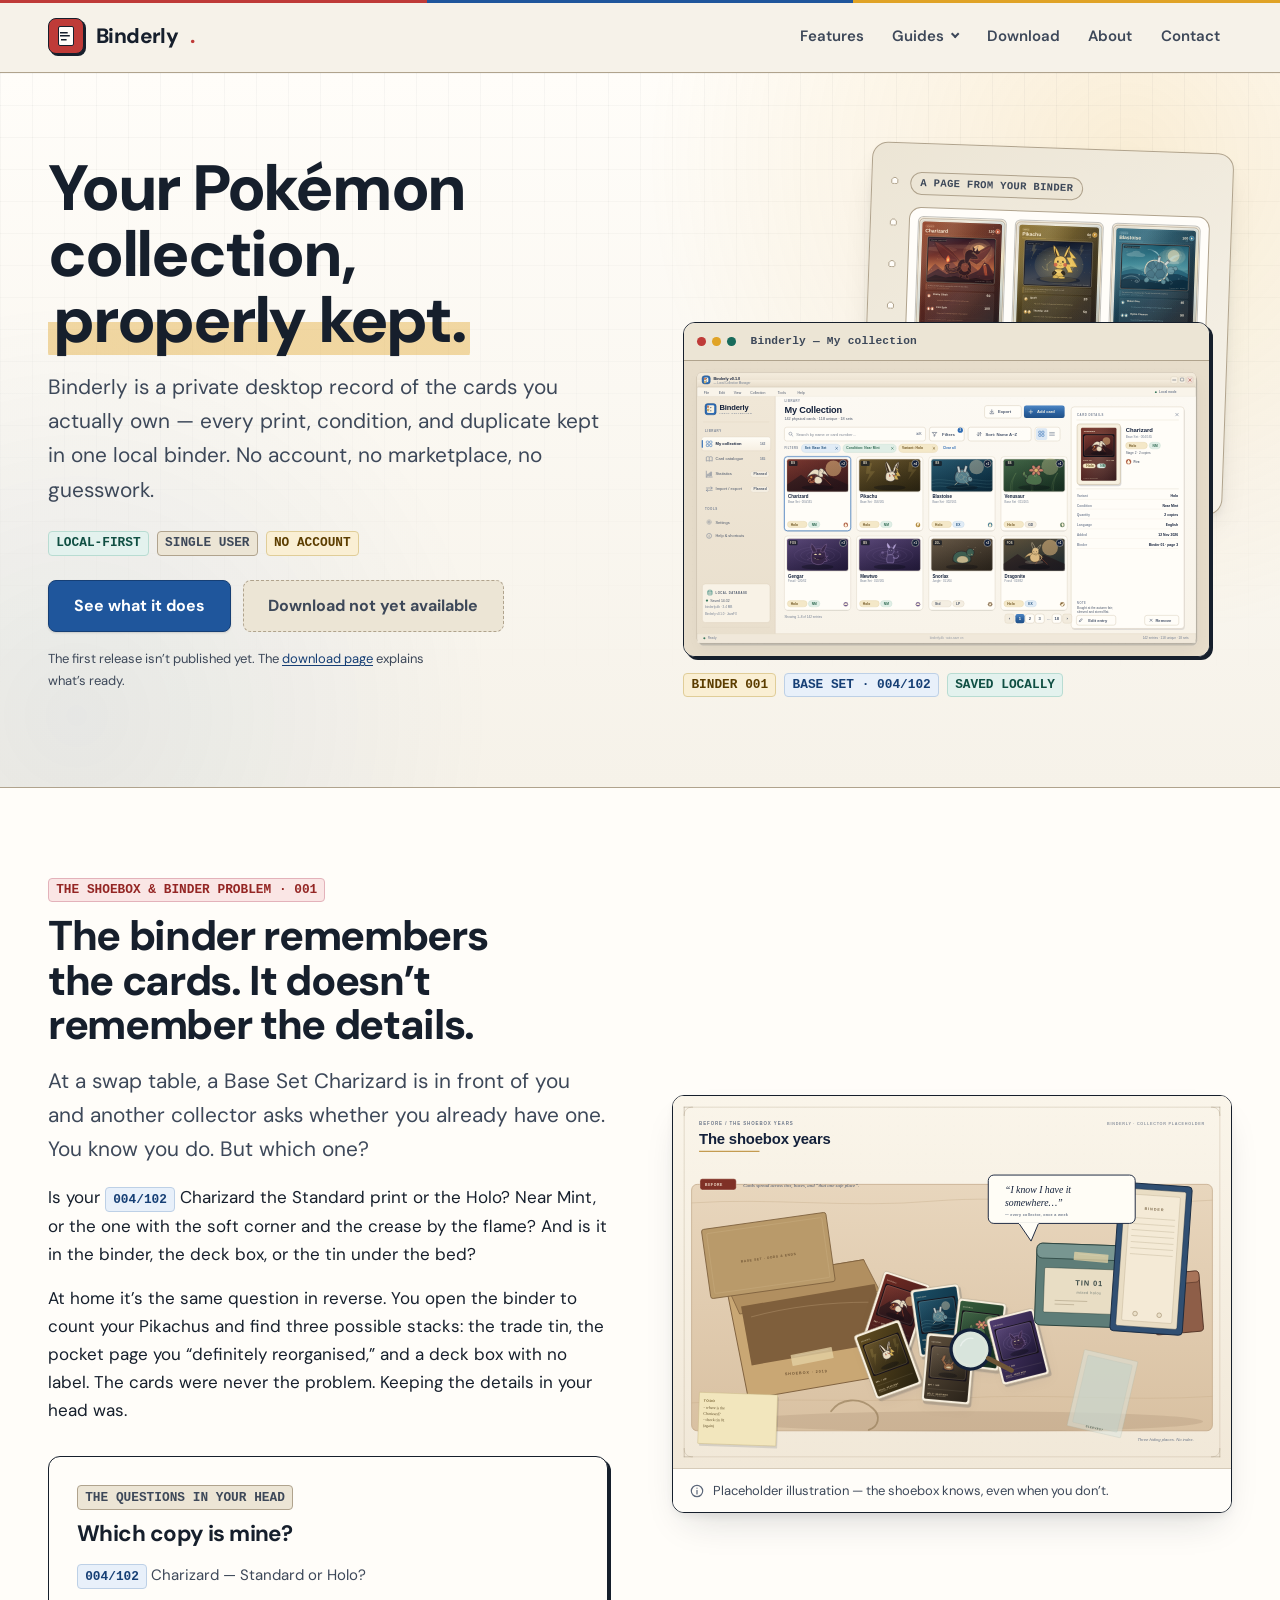
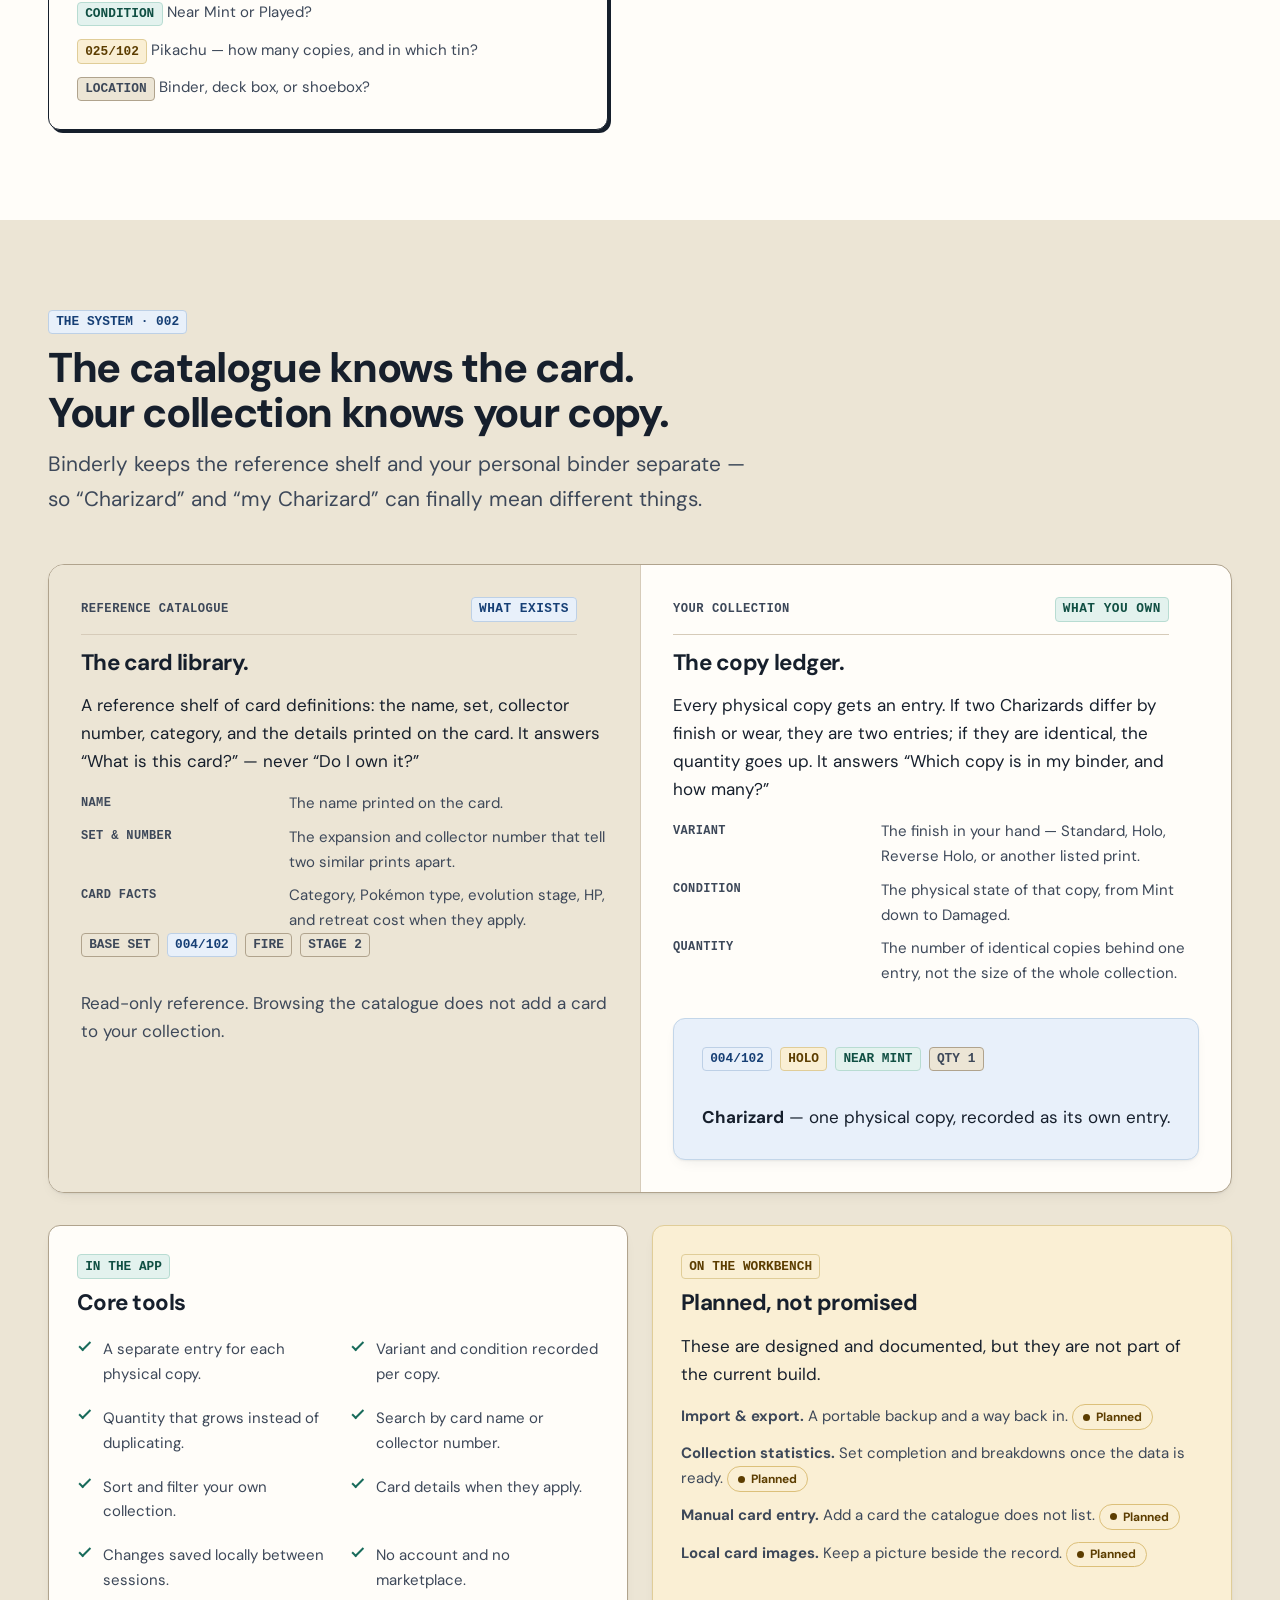
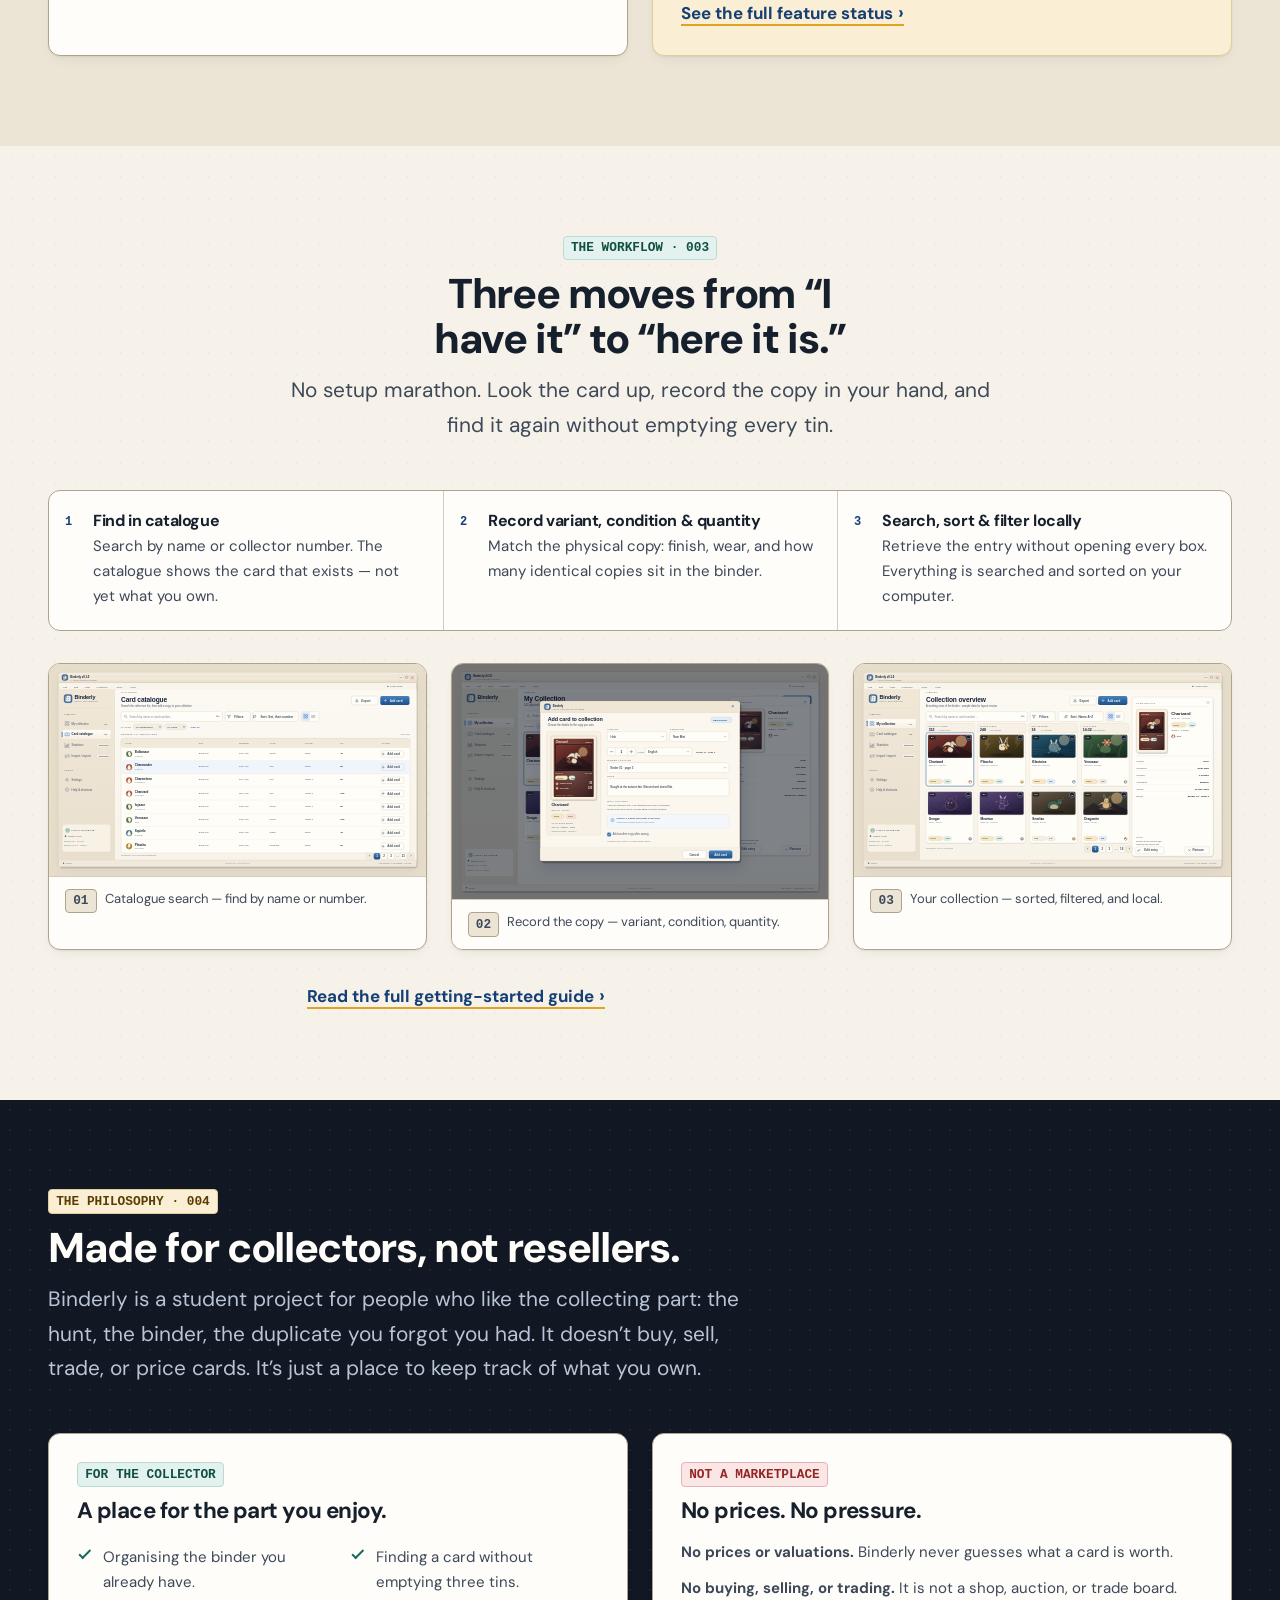
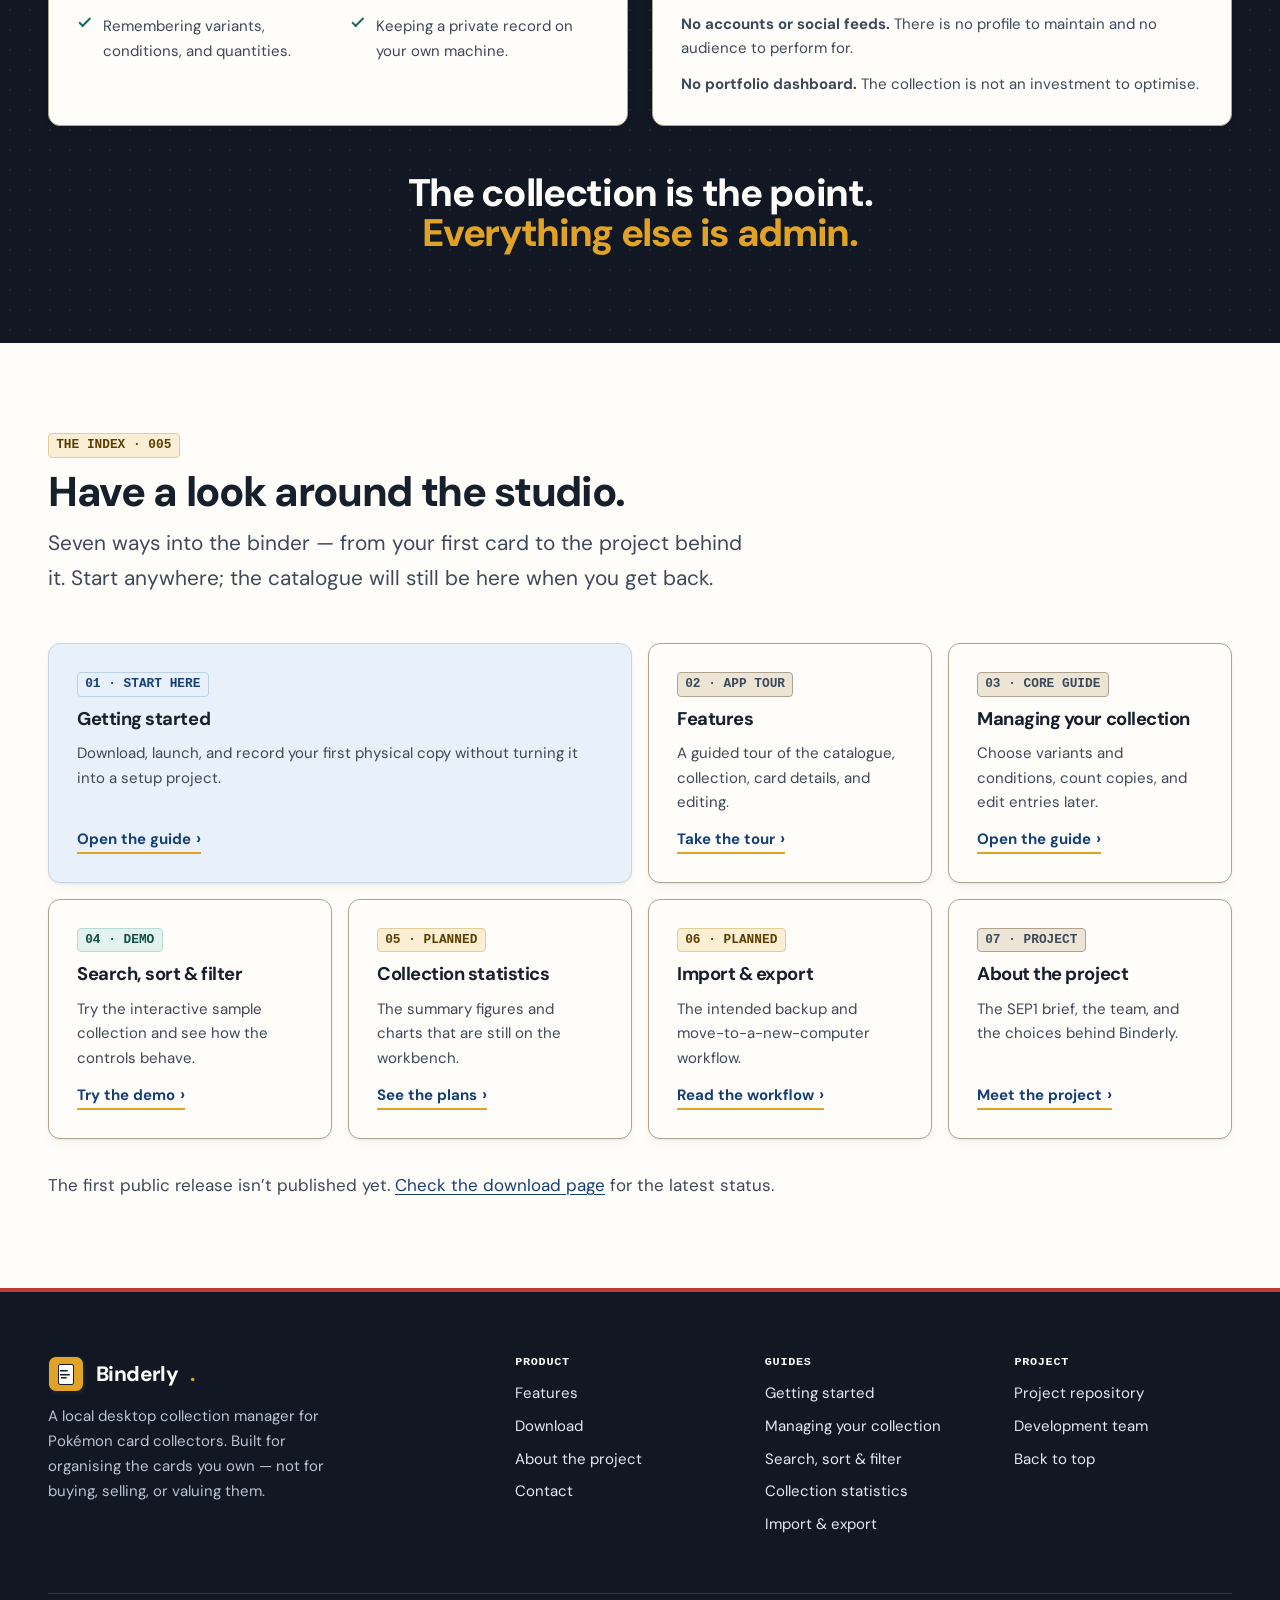
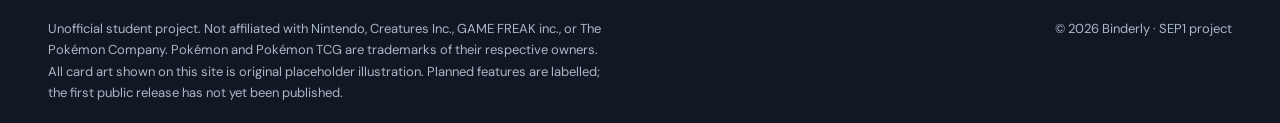
==== copy/index.html @ e795f218 "Copy preview" ====
<!DOCTYPE html>
<html lang="en">
<head>
  <meta charset="utf-8">
  <meta name="viewport" content="width=device-width, initial-scale=1">
  <title>Binderly — a collector’s home for your Pokémon cards</title>
  <meta name="description" content="A small desktop app for keeping track of the Pokémon cards you own: every print, condition, and duplicate in one local collection. Built for collectors, not resellers.">
  <meta name="theme-color" content="#f6f2e9">
  <link rel="icon" href="assets/img/favicon.svg" type="image/svg+xml">
  <meta property="og:type" content="website">
  <meta property="og:title" content="Binderly — a collector’s home for your Pokémon cards">
  <meta property="og:description" content="Keep track of the cards you own without turning collecting into a spreadsheet.">
  <meta property="og:image" content="assets/img/og-cover.png">
  <meta name="twitter:card" content="summary_large_image">
  <link rel="stylesheet" href="assets/css/main.css">
  <script src="assets/js/site-config.js" defer></script>
  <script src="assets/js/site.js" defer></script>
</head>
<body>
  <a class="skip-link" href="#main">Skip to main content</a>

  <header class="site-header">
    <div class="container site-header__inner">
      <a class="brand" href="index.html">
        <span class="brand__mark" aria-hidden="true"></span>
        <span data-site-name>Binderly</span><span class="brand__dot" aria-hidden="true">.</span>
      </a>
      <button class="nav-toggle" type="button" aria-expanded="false" aria-controls="site-nav" aria-label="Open navigation">
        <span></span><span></span><span></span>
      </button>
      <nav class="nav" id="site-nav" aria-label="Main">
        <ul class="nav__list">
          <li><a class="nav__link" href="features.html">Features</a></li>
          <li>
            <details class="nav__dropdown">
              <summary class="nav__link">Guides</summary>
              <ul class="nav__submenu">
                <li><a href="getting-started.html">Getting started</a></li>
                <li><a href="managing-your-collection.html">Managing your collection</a></li>
                <li><a href="search-sort-filter.html">Search, sort &amp; filter</a></li>
                <li><a href="statistics.html">Collection statistics</a></li>
                <li><a href="import-export.html">Import &amp; export</a></li>
              </ul>
            </details>
          </li>
          <li><a class="nav__link" href="download.html">Download</a></li>
          <li><a class="nav__link" href="about.html">About</a></li>
          <li><a class="nav__link" href="contact.html">Contact</a></li>
        </ul>
      </nav>
    </div>
  </header>

  <main id="main">
    <section class="hero" aria-labelledby="hero-title">
      <div class="container hero__inner">
        <div class="hero__copy">
          <h1 class="hero__title" id="hero-title">Your Pokémon collection, <span class="marker">properly kept.</span></h1>
          <p class="hero__lede">Binderly is a private desktop record of the cards you actually own — every print, condition, and duplicate kept in one local binder. No account, no marketplace, no guesswork.</p>
          <div class="hero__badges">
            <span class="mono-tag mono-tag--teal">LOCAL-FIRST</span>
            <span class="mono-tag">SINGLE USER</span>
            <span class="mono-tag mono-tag--yellow">NO ACCOUNT</span>
          </div>
          <div class="btn-row">
            <a class="btn btn--primary btn--large" href="features.html">See what it does</a>
            <a class="btn btn--ghost btn--large" href="download.html" data-download-cta data-download-label="Download">Download</a>
          </div>
          <p class="hero__note">The first release isn’t published yet. The <a href="download.html">download page</a> explains what’s ready.</p>
        </div>

        <div class="hero-studio">
          <div class="hero-studio__binder" aria-hidden="true">
            <div class="binder-showcase">
              <span class="binder__label">A page from your binder</span>
              <div class="binder-showcase__page">
                <div class="binder-showcase__slot"><img src="assets/img/placeholders/card-charizard.svg" alt="" width="600" height="840"></div>
                <div class="binder-showcase__slot"><img src="assets/img/placeholders/card-pikachu.svg" alt="" width="600" height="840"></div>
                <div class="binder-showcase__slot"><img src="assets/img/placeholders/card-blastoise.svg" alt="" width="600" height="840"></div>
                <div class="binder-showcase__slot"><img src="assets/img/placeholders/card-venusaur.svg" alt="" width="600" height="840"></div>
                <div class="binder-showcase__slot"><img src="assets/img/placeholders/card-gengar.svg" alt="" width="600" height="840"></div>
                <div class="binder-showcase__slot binder-showcase__slot--empty"></div>
              </div>
            </div>
          </div>

          <div class="hero-studio__device">
            <div class="device">
              <div class="device__bar" aria-hidden="true">
                <span></span><span></span><span></span>
                <span class="device__title">Binderly — My collection</span>
              </div>
              <img class="device__screen" src="assets/img/placeholders/hero-app-preview.svg" alt="Placeholder mockup of the Binderly collection screen showing a grid of cards and a details panel." width="1600" height="900">
            </div>
          </div>

          <div class="hero-studio__docket" aria-hidden="true">
            <span class="mono-tag mono-tag--yellow">BINDER 001</span>
            <span class="mono-tag mono-tag--blue">BASE SET · 004/102</span>
            <span class="mono-tag mono-tag--teal">SAVED LOCALLY</span>
          </div>
        </div>
      </div>
    </section>

    <section class="section section--paper-raised" id="why" aria-labelledby="why-title">
      <div class="container split">
        <div class="split__copy">
          <div class="kicker">
            <span class="mono-tag mono-tag--red">THE SHOEBOX &amp; BINDER PROBLEM · 001</span>
          </div>
          <h2 id="why-title">The binder remembers the cards. It doesn’t remember the details.</h2>
          <p class="lead">At a swap table, a Base Set Charizard is in front of you and another collector asks whether you already have one. You know you do. But which one?</p>
          <p>Is your <span class="mono-tag mono-tag--blue">004/102</span> Charizard the Standard print or the Holo? Near Mint, or the one with the soft corner and the crease by the flame? And is it in the binder, the deck box, or the tin under the bed?</p>
          <p>At home it’s the same question in reverse. You open the binder to count your Pikachus and find three possible stacks: the trade tin, the pocket page you “definitely reorganised,” and a deck box with no label. The cards were never the problem. Keeping the details in your head was.</p>
          <div class="card card--outline mt-6">
            <div class="kicker">
              <span class="mono-tag">THE QUESTIONS IN YOUR HEAD</span>
            </div>
            <h3>Which copy is mine?</h3>
            <ul class="detail-list">
              <li><span class="mono-tag mono-tag--blue">004/102</span> Charizard — Standard or Holo?</li>
              <li><span class="mono-tag mono-tag--teal">CONDITION</span> Near Mint or Played?</li>
              <li><span class="mono-tag mono-tag--yellow">025/102</span> Pikachu — how many copies, and in which tin?</li>
              <li><span class="mono-tag">LOCATION</span> Binder, deck box, or shoebox?</li>
            </ul>
          </div>
        </div>
        <div class="split__media">
          <figure class="shot shot--outline">
            <img class="shot__img" src="assets/img/placeholders/binder-overflow.svg" alt="Placeholder illustration of cards spilling out of tins and boxes, with a speech bubble saying ‘I know I have it somewhere’." width="1200" height="800">
            <figcaption class="shot__caption"><span class="icon icon--info" aria-hidden="true"></span>Placeholder illustration — the shoebox knows, even when you don’t.</figcaption>
          </figure>
        </div>
      </div>
    </section>

    <section class="section section--paper-deep" id="what-it-does" aria-labelledby="what-title">
      <div class="container">
        <div class="section-head">
          <div class="section-head__text">
            <div class="kicker">
              <span class="mono-tag mono-tag--blue">THE SYSTEM · 002</span>
            </div>
            <h2 id="what-title">The catalogue knows the card. Your collection knows your copy.</h2>
            <p>Binderly keeps the reference shelf and your personal binder separate — so “Charizard” and “my Charizard” can finally mean different things.</p>
          </div>
        </div>

        <div class="comparison-split">
          <div class="comparison-split__col comparison-split__col--muted">
            <p class="comparison-split__head"><span>Reference catalogue</span><span class="mono-tag mono-tag--blue">What exists</span></p>
            <h3>The card library.</h3>
            <p>A reference shelf of card definitions: the name, set, collector number, category, and the details printed on the card. It answers “What is this card?” — never “Do I own it?”</p>
            <dl class="spec-list">
              <dt>Name</dt>
              <dd>The name printed on the card.</dd>
              <dt>Set &amp; number</dt>
              <dd>The expansion and collector number that tell two similar prints apart.</dd>
              <dt>Card facts</dt>
              <dd>Category, Pokémon type, evolution stage, HP, and retreat cost when they apply.</dd>
            </dl>
            <div class="mono-row mt-6">
              <span class="mono-tag">BASE SET</span>
              <span class="mono-tag mono-tag--blue">004/102</span>
              <span class="mono-tag">FIRE</span>
              <span class="mono-tag">STAGE 2</span>
            </div>
            <p class="muted mt-6">Read-only reference. Browsing the catalogue does not add a card to your collection.</p>
          </div>

          <div class="comparison-split__col">
            <p class="comparison-split__head"><span>Your collection</span><span class="mono-tag mono-tag--teal">What you own</span></p>
            <h3>The copy ledger.</h3>
            <p>Every physical copy gets an entry. If two Charizards differ by finish or wear, they are two entries; if they are identical, the quantity goes up. It answers “Which copy is in my binder, and how many?”</p>
            <dl class="spec-list">
              <dt>Variant</dt>
              <dd>The finish in your hand — Standard, Holo, Reverse Holo, or another listed print.</dd>
              <dt>Condition</dt>
              <dd>The physical state of that copy, from Mint down to Damaged.</dd>
              <dt>Quantity</dt>
              <dd>The number of identical copies behind one entry, not the size of the whole collection.</dd>
            </dl>
            <div class="card card--tint-blue mt-6">
              <div class="mono-row">
                <span class="mono-tag mono-tag--blue">004/102</span>
                <span class="mono-tag mono-tag--yellow">HOLO</span>
                <span class="mono-tag mono-tag--teal">NEAR MINT</span>
                <span class="mono-tag">QTY 1</span>
              </div>
              <p class="mt-6"><strong>Charizard</strong> — one physical copy, recorded as its own entry.</p>
            </div>
          </div>
        </div>

        <div class="grid grid--2 mt-6">
          <div class="card">
            <div class="kicker">
              <span class="mono-tag mono-tag--teal">IN THE APP</span>
            </div>
            <h3>Core tools</h3>
            <ul class="checklist-grid">
              <li>A separate entry for each physical copy.</li>
              <li>Variant and condition recorded per copy.</li>
              <li>Quantity that grows instead of duplicating.</li>
              <li>Search by card name or collector number.</li>
              <li>Sort and filter your own collection.</li>
              <li>Card details when they apply.</li>
              <li>Changes saved locally between sessions.</li>
              <li>No account and no marketplace.</li>
            </ul>
          </div>

          <div class="card card--tint-yellow">
            <div class="kicker">
              <span class="mono-tag mono-tag--yellow">ON THE WORKBENCH</span>
            </div>
            <h3>Planned, not promised</h3>
            <p>These are designed and documented, but they are not part of the current build.</p>
            <ul class="detail-list">
              <li><strong>Import &amp; export.</strong> A portable backup and a way back in. <span class="status status--planned" data-feature-status="importExport">Planned</span></li>
              <li><strong>Collection statistics.</strong> Set completion and breakdowns once the data is ready. <span class="status status--planned" data-feature-status="statistics">Planned</span></li>
              <li><strong>Manual card entry.</strong> Add a card the catalogue does not list. <span class="status status--planned" data-feature-status="manualCards">Planned</span></li>
              <li><strong>Local card images.</strong> Keep a picture beside the record. <span class="status status--planned" data-feature-status="localImages">Planned</span></li>
            </ul>
            <p class="mt-6"><a class="text-link" href="features.html">See the full feature status</a></p>
          </div>
        </div>
      </div>
    </section>

    <section class="section" id="how-it-works" aria-labelledby="how-title">
      <div class="container">
        <div class="section-head section-head--center">
          <div class="section-head__text">
            <div class="kicker kicker--center">
              <span class="mono-tag mono-tag--teal">THE WORKFLOW · 003</span>
            </div>
            <h2 id="how-title">Three moves from “I have it” to “here it is.”</h2>
            <p>No setup marathon. Look the card up, record the copy in your hand, and find it again without emptying every tin.</p>
          </div>
        </div>

        <ol class="workflow-strip">
          <li>
            <h3>Find in catalogue</h3>
            <p>Search by name or collector number. The catalogue shows the card that exists — not yet what you own.</p>
          </li>
          <li>
            <h3>Record variant, condition &amp; quantity</h3>
            <p>Match the physical copy: finish, wear, and how many identical copies sit in the binder.</p>
          </li>
          <li>
            <h3>Search, sort &amp; filter locally</h3>
            <p>Retrieve the entry without opening every box. Everything is searched and sorted on your computer.</p>
          </li>
        </ol>

        <div class="grid grid--3 mt-6">
          <figure class="shot">
            <img class="shot__img" src="assets/img/placeholders/first-card-search.svg" alt="Placeholder screenshot of the card catalogue with a search field and matching cards." width="1600" height="900">
            <figcaption class="shot__caption"><span class="mono-tag">01</span><span>Catalogue search — find by name or number.</span></figcaption>
          </figure>
          <figure class="shot">
            <img class="shot__img" src="assets/img/placeholders/add-card-dialog.svg" alt="Placeholder screenshot of the add-card dialog with variant, condition, and quantity fields." width="1600" height="1000">
            <figcaption class="shot__caption"><span class="mono-tag">02</span><span>Record the copy — variant, condition, quantity.</span></figcaption>
          </figure>
          <figure class="shot">
            <img class="shot__img" src="assets/img/placeholders/collection-dashboard.svg" alt="Placeholder screenshot of the collection dashboard with card tiles and a details panel." width="1600" height="900">
            <figcaption class="shot__caption"><span class="mono-tag">03</span><span>Your collection — sorted, filtered, and local.</span></figcaption>
          </figure>
        </div>

        <p class="center mt-6"><a class="text-link" href="getting-started.html">Read the full getting-started guide</a></p>
      </div>
    </section>

    <section class="section section--ink" id="made-for-collectors" aria-labelledby="collectors-title">
      <div class="container">
        <div class="section-head">
          <div class="section-head__text">
            <div class="kicker">
              <span class="mono-tag mono-tag--yellow">THE PHILOSOPHY · 004</span>
            </div>
            <h2 id="collectors-title">Made for collectors, not resellers.</h2>
            <p>Binderly is a student project for people who like the collecting part: the hunt, the binder, the duplicate you forgot you had. It doesn’t buy, sell, trade, or price cards. It’s just a place to keep track of what you own.</p>
          </div>
        </div>

        <div class="grid grid--2">
          <div class="card">
            <div class="kicker">
              <span class="mono-tag mono-tag--teal">FOR THE COLLECTOR</span>
            </div>
            <h3>A place for the part you enjoy.</h3>
            <ul class="checklist-grid">
              <li>Organising the binder you already have.</li>
              <li>Finding a card without emptying three tins.</li>
              <li>Remembering variants, conditions, and quantities.</li>
              <li>Keeping a private record on your own machine.</li>
            </ul>
          </div>

          <div class="card">
            <div class="kicker">
              <span class="mono-tag mono-tag--red">NOT A MARKETPLACE</span>
            </div>
            <h3>No prices. No pressure.</h3>
            <ul class="detail-list">
              <li><strong>No prices or valuations.</strong> Binderly never guesses what a card is worth.</li>
              <li><strong>No buying, selling, or trading.</strong> It is not a shop, auction, or trade board.</li>
              <li><strong>No accounts or social feeds.</strong> There is no profile to maintain and no audience to perform for.</li>
              <li><strong>No portfolio dashboard.</strong> The collection is not an investment to optimise.</li>
            </ul>
          </div>
        </div>

        <p class="manifesto-line">The collection is the point. <span>Everything else is admin.</span></p>
      </div>
    </section>

    <section class="section section--paper-raised" id="guide-index" aria-labelledby="index-title">
      <div class="container">
        <div class="section-head">
          <div class="section-head__text">
            <div class="kicker">
              <span class="mono-tag mono-tag--yellow">THE INDEX · 005</span>
            </div>
            <h2 id="index-title">Have a look around the studio.</h2>
            <p>Seven ways into the binder — from your first card to the project behind it. Start anywhere; the catalogue will still be here when you get back.</p>
          </div>
        </div>

        <ul class="bento-grid">
          <li class="bento-item--wide">
            <a class="card card--tint-blue index-card" href="getting-started.html">
              <span class="mono-tag mono-tag--blue">01 · START HERE</span>
              <h3>Getting started</h3>
              <p>Download, launch, and record your first physical copy without turning it into a setup project.</p>
              <span class="text-link">Open the guide</span>
            </a>
          </li>
          <li>
            <a class="card index-card" href="features.html">
              <span class="mono-tag">02 · APP TOUR</span>
              <h3>Features</h3>
              <p>A guided tour of the catalogue, collection, card details, and editing.</p>
              <span class="text-link">Take the tour</span>
            </a>
          </li>
          <li>
            <a class="card index-card" href="managing-your-collection.html">
              <span class="mono-tag">03 · CORE GUIDE</span>
              <h3>Managing your collection</h3>
              <p>Choose variants and conditions, count copies, and edit entries later.</p>
              <span class="text-link">Open the guide</span>
            </a>
          </li>
          <li>
            <a class="card index-card" href="search-sort-filter.html">
              <span class="mono-tag mono-tag--teal">04 · DEMO</span>
              <h3>Search, sort &amp; filter</h3>
              <p>Try the interactive sample collection and see how the controls behave.</p>
              <span class="text-link">Try the demo</span>
            </a>
          </li>
          <li>
            <a class="card index-card" href="statistics.html">
              <span class="mono-tag mono-tag--yellow">05 · PLANNED</span>
              <h3>Collection statistics</h3>
              <p>The summary figures and charts that are still on the workbench.</p>
              <span class="text-link">See the plans</span>
            </a>
          </li>
          <li>
            <a class="card index-card" href="import-export.html">
              <span class="mono-tag mono-tag--yellow">06 · PLANNED</span>
              <h3>Import &amp; export</h3>
              <p>The intended backup and move-to-a-new-computer workflow.</p>
              <span class="text-link">Read the workflow</span>
            </a>
          </li>
          <li>
            <a class="card index-card" href="about.html">
              <span class="mono-tag">07 · PROJECT</span>
              <h3>About the project</h3>
              <p>The SEP1 brief, the team, and the choices behind Binderly.</p>
              <span class="text-link">Meet the project</span>
            </a>
          </li>
        </ul>

        <p class="muted mt-6">The first public release isn’t published yet. <a href="download.html">Check the download page</a> for the latest status.</p>
      </div>
    </section>
  </main>

  <footer class="site-footer">
    <div class="container footer__grid">
      <div class="footer__brand">
        <a class="brand" href="index.html">
          <span class="brand__mark" aria-hidden="true"></span>
          <span data-site-name>Binderly</span><span class="brand__dot" aria-hidden="true">.</span>
        </a>
        <p>A local desktop collection manager for Pokémon card collectors. Built for organising the cards you own — not for buying, selling, or valuing them.</p>
      </div>
      <div class="footer__col">
        <h2>Product</h2>
        <ul>
          <li><a href="features.html">Features</a></li>
          <li><a href="download.html">Download</a></li>
          <li><a href="about.html">About the project</a></li>
          <li><a href="contact.html">Contact</a></li>
        </ul>
      </div>
      <div class="footer__col">
        <h2>Guides</h2>
        <ul>
          <li><a href="getting-started.html">Getting started</a></li>
          <li><a href="managing-your-collection.html">Managing your collection</a></li>
          <li><a href="search-sort-filter.html">Search, sort &amp; filter</a></li>
          <li><a href="statistics.html">Collection statistics</a></li>
          <li><a href="import-export.html">Import &amp; export</a></li>
        </ul>
      </div>
      <div class="footer__col">
        <h2>Project</h2>
        <ul>
          <li><a href="https://github.com/alexmark7/hjemmeside" data-repo-link>Project repository</a></li>
          <li><a href="about.html#team">Development team</a></li>
          <li><a href="#main">Back to top</a></li>
        </ul>
      </div>
    </div>
    <div class="container footer__bottom">
      <p>Unofficial student project. Not affiliated with Nintendo, Creatures Inc., GAME FREAK inc., or The Pokémon Company. Pokémon and Pokémon TCG are trademarks of their respective owners. All card art shown on this site is original placeholder illustration. Planned features are labelled; the first public release has not yet been published.</p>
      <p>© <span data-year>2026</span> <span data-site-name>Binderly</span> · SEP1 project</p>
    </div>
  </footer>
</body>
</html>
---- copy/assets/css/main.css ----
/* ==========================================================================
   Binderly — shared design system
   "Archival collector's studio & digital binder"

   A single, cohesive stylesheet. Warm paper surfaces, print-ink typography,
   restrained collector accents, and tactile details kept intentionally few.

   Contents
   01. Fonts
   02. Design tokens
   03. Base and accessibility
   04. Layout primitives
   05. Header and navigation
   06. Buttons and links
   07. Home hero
   08. Page heroes and index tabs
   09. Cards, labels, and status
   10. Screenshots, devices, and binder
   11. Panels and callouts
   12. Steps and guides
   13. FAQ
   14. Forms
   15. Statistics, charts, and tables
   16. Search demo
   17. Specs, conditions, CTAs, and team
   18. Collector layout utilities
   19. Footer
   20. Responsive
   21. Motion preferences
   ========================================================================== */

/* --------------------------------------------------------------------------
   01. Fonts
   -------------------------------------------------------------------------- */

@font-face {
  font-family: "DM Sans";
  src: url("../img/fonts/dm-sans-normal.woff2") format("woff2");
  font-weight: 300 800;
  font-style: normal;
  font-display: swap;
}

@font-face {
  font-family: "Syne";
  src: url("../img/fonts/syne-normal.woff2") format("woff2");
  font-weight: 400 800;
  font-style: normal;
  font-display: swap;
}

@font-face {
  font-family: "Caveat";
  src: url("../img/fonts/caveat-normal.woff2") format("woff2");
  font-weight: 400 700;
  font-style: normal;
  font-display: swap;
}

/* --------------------------------------------------------------------------
   02. Design tokens
   -------------------------------------------------------------------------- */

:root {
  color-scheme: light;

  /* Surfaces — warm archival cardstock and album sleeves */
  --paper: #f6f2e9;
  --paper-raised: #fffdf9;
  --paper-deep: #ece5d5;
  --paper-tint: #e2d9c5;

  /* Ink and structure */
  --ink: #161f2c;
  --ink-soft: #3d4859;
  --ink-faint: #5c677a;
  --navy: #111823;
  --line: #d6cbb9;
  --line-strong: #b0a38d;

  /* Collector accents */
  --blue: #1f569c;
  --blue-dark: #163f75;
  --blue-soft: #e8f0fa;
  --teal: #186b5b;
  --teal-dark: #104f43;
  --teal-soft: #e3f2ee;
  --yellow: #e0a326;
  --yellow-soft: #faefd4;
  --yellow-ink: #5c3d00;
  --red: #bf3b38;
  --red-dark: #942624;
  --red-soft: #fae6e5;
  --peach-soft: #f6e7dc;
  --lilac-soft: #ece8f6;

  /* Supporting accent for lilac page marks */
  --lilac-ink: #5d4a91;

  /* Type */
  --font-body: "DM Sans", -apple-system, BlinkMacSystemFont, "Segoe UI", Roboto, sans-serif;
  --font-display: "DM Sans", -apple-system, BlinkMacSystemFont, "Segoe UI", sans-serif;
  --font-mono: ui-monospace, "JetBrainsMono Nerd Font", "SFMono-Regular", Menlo, Consolas, monospace;
  --font-hand: "Caveat", cursive;

  --text-xs: 0.8125rem;
  --text-sm: 0.9375rem;
  --text-base: 1.0625rem;
  --text-lg: clamp(1.125rem, 0.35vw + 1.05rem, 1.3rem);
  --text-h3: clamp(1.18rem, 0.45vw + 1.08rem, 1.4rem);
  --text-h2: clamp(1.75rem, 2.2vw + 1.2rem, 2.6rem);
  --text-h1: clamp(2.35rem, 4.2vw + 0.7rem, 4rem);
  --leading-tight: 1.06;
  --leading-body: 1.65;

  /* Space and shape */
  --space-1: 0.25rem;
  --space-2: 0.5rem;
  --space-3: 0.75rem;
  --space-4: 1rem;
  --space-5: 1.5rem;
  --space-6: 2rem;
  --space-7: 3rem;
  --space-8: 4rem;
  --space-9: 6rem;
  --space-10: 8rem;

  --container: 74rem;
  --container-narrow: 52rem;

  --r-sm: 0.5rem;
  --r-md: 0.75rem;
  --r-lg: 1rem;
  --r-xl: 1.25rem;
  --r-pill: 999px;

  --shadow-sm: 0 1px 2px rgba(22, 31, 44, 0.06), 0 6px 16px -8px rgba(22, 31, 44, 0.12);
  --shadow-lift: 0 4px 8px -2px rgba(22, 31, 44, 0.08), 0 18px 36px -14px rgba(22, 31, 44, 0.18);
  --comic-offset: 3px 3px 0 var(--ink);

  --header-h: 4.5rem;
}

/* --------------------------------------------------------------------------
   03. Base and accessibility
   -------------------------------------------------------------------------- */

*,
*::before,
*::after {
  box-sizing: border-box;
}

[hidden] {
  display: none !important;
}

html {
  scroll-behavior: smooth;
  scroll-padding-top: calc(var(--header-h) + 1.5rem);
  -webkit-text-size-adjust: 100%;
}

body {
  margin: 0;
  overflow-x: clip;
  font-family: var(--font-body);
  font-size: var(--text-base);
  line-height: var(--leading-body);
  color: var(--ink);
  background-color: var(--paper);
  background-image: radial-gradient(rgba(22, 31, 44, 0.028) 0.7px, transparent 0.9px);
  background-size: 22px 22px;
  text-rendering: optimizeLegibility;
  -webkit-font-smoothing: antialiased;
}

body.nav-open {
  overflow: hidden;
}

img,
svg {
  display: block;
  max-width: 100%;
}

img {
  height: auto;
}

figure {
  margin: 0;
}

h1,
h2,
h3,
h4 {
  margin: 0 0 var(--space-4);
  font-family: var(--font-display);
  font-weight: 700;
  line-height: 1.1;
  letter-spacing: -0.025em;
  color: var(--ink);
  text-wrap: balance;
}

h1 {
  font-size: var(--text-h1);
  font-weight: 800;
  line-height: 1.03;
  letter-spacing: -0.035em;
}

h2 {
  font-size: var(--text-h2);
  font-weight: 800;
  line-height: 1.07;
  letter-spacing: -0.032em;
}

h3 {
  font-size: var(--text-h3);
  letter-spacing: -0.025em;
}

h4 {
  font-size: 1.05rem;
  letter-spacing: -0.012em;
}

p {
  margin: 0 0 var(--space-4);
  max-width: 68ch;
}

p:last-child {
  margin-bottom: 0;
}

a {
  color: var(--blue-dark);
  text-decoration-thickness: 0.07em;
  text-underline-offset: 0.18em;
}

a:hover {
  color: var(--ink);
}

strong,
b {
  font-weight: 700;
}

ul,
ol {
  margin: 0 0 var(--space-4);
  padding-left: 1.25rem;
}

li {
  margin-bottom: var(--space-2);
}

li::marker {
  color: var(--blue-dark);
}

hr {
  margin: var(--space-6) 0;
  border: 0;
  border-top: 1px solid var(--line);
}

code,
kbd,
samp {
  font-family: var(--font-mono);
  font-size: 0.9em;
}

pre {
  max-width: 100%;
  overflow-x: auto;
  padding: var(--space-4);
  background: var(--paper-deep);
  border: 1px solid var(--line-strong);
  border-radius: var(--r-sm);
}

:focus-visible {
  outline: 3px solid var(--blue-dark);
  outline-offset: 3px;
  border-radius: 4px;
}

::selection {
  color: var(--ink);
  background: var(--yellow-soft);
}

.visually-hidden {
  position: absolute !important;
  width: 1px;
  height: 1px;
  padding: 0;
  margin: -1px;
  overflow: hidden;
  clip: rect(0 0 0 0);
  white-space: nowrap;
  border: 0;
}

.skip-link {
  position: fixed;
  top: var(--space-3);
  left: var(--space-3);
  z-index: 200;
  padding: var(--space-3) var(--space-4);
  color: var(--paper-raised);
  font-weight: 700;
  background: var(--ink);
  border-radius: var(--r-sm);
  transform: translateY(-200%);
  transition: transform 160ms ease;
}

.skip-link:focus {
  color: var(--paper-raised);
  transform: translateY(0);
}

/* --------------------------------------------------------------------------
   04. Layout primitives
   -------------------------------------------------------------------------- */

.container {
  width: min(100% - 2.5rem, var(--container));
  margin-inline: auto;
}

.container--narrow {
  width: min(100% - 2.5rem, var(--container-narrow));
  margin-inline: auto;
}

.section {
  padding-block: clamp(3.5rem, 7vw, 6.5rem);
}

.section--tight {
  padding-block: clamp(2.5rem, 4.5vw, 4rem);
}

.section--paper-raised {
  background: var(--paper-raised);
}

.section--paper-deep {
  background: var(--paper-deep);
}

.section--blue,
.section--teal,
.section--yellow,
.section--peach,
.section--lilac {
  border-block: 1px solid var(--line);
}

.section--blue {
  background: var(--blue-soft);
}

.section--teal {
  background: var(--teal-soft);
}

.section--yellow {
  background: var(--yellow-soft);
}

.section--peach {
  background: var(--peach-soft);
}

.section--lilac {
  background: var(--lilac-soft);
}

.section--ink {
  color: #dce3ee;
  background-color: var(--navy);
  background-image: radial-gradient(rgba(255, 255, 255, 0.05) 0.8px, transparent 1px);
  background-size: 20px 20px;
}

.section--ink h1,
.section--ink h2,
.section--ink h3,
.section--ink h4 {
  color: var(--paper-raised);
}

.section--ink p,
.section--ink li {
  color: #dce3ee;
}

.section--ink .muted,
.section--ink .section-head__text p {
  color: #b9c4d6;
}

.section--ink a:not(.btn) {
  color: var(--yellow);
}

.section--ink a:not(.btn):hover {
  color: var(--paper-raised);
}

.section--ink .card {
  color: var(--ink);
  background: var(--paper-raised);
}

.section--ink .card h1,
.section--ink .card h2,
.section--ink .card h3,
.section--ink .card h4 {
  color: var(--ink);
}

.section--ink .card p,
.section--ink .card li {
  color: var(--ink-soft);
}

.section--ink .card a:not(.btn) {
  color: var(--blue-dark);
}

.section--ink .panel {
  color: var(--ink-soft);
}

.section--ink .panel h3,
.section--ink .panel__title {
  color: var(--ink);
}

.section--ink .btn--ghost {
  color: var(--paper-raised);
  border-color: rgba(246, 242, 233, 0.45);
}

.section--ink .btn--ghost:hover {
  color: var(--paper-raised);
  background: rgba(246, 242, 233, 0.12);
  border-color: var(--paper-raised);
}

.section--ink :focus-visible {
  outline-color: var(--yellow);
}

.section--ruled {
  border-top: 1px solid var(--line);
}

.section--halftone {
  background-image: radial-gradient(rgba(22, 31, 44, 0.07) 0.8px, transparent 1px);
  background-size: 18px 18px;
}

.section-head {
  display: flex;
  flex-wrap: wrap;
  align-items: end;
  justify-content: space-between;
  gap: var(--space-4) var(--space-6);
  margin-bottom: var(--space-7);
}

.section-head__text {
  max-width: 44rem;
}

.section-head__text p {
  margin-bottom: 0;
  color: var(--ink-soft);
  font-size: var(--text-lg);
}

.section-head h2 {
  margin-bottom: var(--space-3);
}

.section-head--center {
  display: block;
  text-align: center;
}

.section-head--center .section-head__text {
  margin-inline: auto;
}

.grid {
  display: grid;
  gap: var(--space-5);
}

.grid--2 {
  grid-template-columns: repeat(2, minmax(0, 1fr));
}

.grid--3 {
  grid-template-columns: repeat(3, minmax(0, 1fr));
}

.grid--4 {
  grid-template-columns: repeat(4, minmax(0, 1fr));
}

.grid--sidebar {
  grid-template-columns: minmax(0, 1.65fr) minmax(16rem, 0.9fr);
  align-items: start;
}

.grid--start {
  align-items: start;
}

.split {
  display: grid;
  grid-template-columns: minmax(0, 1fr) minmax(0, 1fr);
  align-items: center;
  gap: clamp(2rem, 5vw, 4.5rem);
}

.split--media-wide {
  grid-template-columns: minmax(0, 0.85fr) minmax(0, 1.15fr);
}

.split--reverse .split__media {
  order: 2;
}

.split__copy > :last-child {
  margin-bottom: 0;
}

.split__media {
  position: relative;
  min-width: 0;
}

.stack > * + * {
  margin-top: var(--space-5);
}

.stack--tight > * + * {
  margin-top: var(--space-3);
}

.muted {
  color: var(--ink-soft);
}

.lead {
  max-width: 60ch;
  font-size: var(--text-lg);
  color: var(--ink-soft);
}

.center {
  text-align: center;
}

.center p {
  margin-inline: auto;
}

.mt-6 {
  margin-top: var(--space-6);
}

.prose {
  max-width: 68ch;
}

.prose > h2 {
  margin-top: var(--space-7);
}

.prose > h2:first-child {
  margin-top: 0;
}

.prose > h3 {
  margin-top: var(--space-6);
}

.prose ul,
.prose ol {
  margin-bottom: var(--space-5);
}

.table-wrap {
  max-width: 100%;
  overflow-x: auto;
  border: 1px solid var(--line);
  border-radius: var(--r-sm);
}

.inline-list {
  display: flex;
  flex-wrap: wrap;
  gap: var(--space-2) var(--space-4);
  margin: 0;
  padding: 0;
  font-size: var(--text-sm);
  color: var(--ink-soft);
  list-style: none;
}

.inline-list li {
  margin: 0;
}

.page-nav {
  display: grid;
  grid-template-columns: repeat(2, minmax(0, 1fr));
  gap: var(--space-4);
  padding-top: var(--space-5);
  border-top: 1px solid var(--line);
}

.page-nav a {
  display: grid;
  gap: 0.2rem;
  padding: var(--space-4);
  color: var(--ink);
  text-decoration: none;
  background: var(--paper-raised);
  border: 1px solid var(--line);
  border-radius: var(--r-sm);
  transition: border-color 140ms ease, box-shadow 140ms ease, background-color 140ms ease;
}

.page-nav a:hover {
  color: var(--ink);
  background: var(--paper-deep);
  border-color: var(--line-strong);
  box-shadow: var(--shadow-sm);
}

.page-nav span {
  font-family: var(--font-mono);
  font-size: 0.72rem;
  font-weight: 700;
  letter-spacing: 0.04em;
  text-transform: uppercase;
  color: var(--ink-faint);
}

.page-nav strong {
  font-family: var(--font-display);
  font-size: 1.05rem;
  letter-spacing: -0.02em;
}

.page-nav a:last-child {
  justify-items: end;
  text-align: right;
}

/* --------------------------------------------------------------------------
   05. Header and navigation
   -------------------------------------------------------------------------- */

.site-header {
  position: sticky;
  top: 0;
  z-index: 100;
  background: rgba(246, 242, 233, 0.94);
  border-bottom: 1px solid var(--line-strong);
  backdrop-filter: blur(10px);
  -webkit-backdrop-filter: blur(10px);
}

.site-header::before {
  content: "";
  position: absolute;
  inset: 0 0 auto;
  height: 3px;
  background: linear-gradient(
    90deg,
    var(--red) 0 33.333%,
    var(--blue) 33.333% 66.666%,
    var(--yellow) 66.666% 100%
  );
}

.site-header__inner {
  display: flex;
  align-items: center;
  gap: var(--space-5);
  min-height: var(--header-h);
}

.brand {
  display: inline-flex;
  align-items: center;
  gap: var(--space-3);
  color: var(--ink);
  font-family: var(--font-display);
  font-size: 1.3rem;
  font-weight: 800;
  letter-spacing: -0.03em;
  text-decoration: none;
  white-space: nowrap;
}

.brand:hover {
  color: var(--ink);
}

.brand__mark {
  position: relative;
  display: grid;
  flex: none;
  place-items: center;
  width: 2.25rem;
  height: 2.25rem;
  background: var(--red);
  border: 1.5px solid var(--ink);
  border-radius: 0.5rem;
  box-shadow: 2px 2px 0 var(--ink);
}

.brand__mark::before {
  content: "";
  width: 1.05rem;
  height: 1.3rem;
  background-color: var(--paper-raised);
  background-image:
    linear-gradient(var(--ink), var(--ink)),
    linear-gradient(var(--ink), var(--ink)),
    linear-gradient(var(--ink), var(--ink));
  background-repeat: no-repeat;
  background-position: 22% 30%, 22% 50%, 22% 70%;
  background-size: 55% 1.5px, 70% 1.5px, 40% 1.5px;
  border: 1px solid var(--ink);
  border-radius: 2px;
}

.brand__dot {
  color: var(--red);
}

.nav {
  margin-left: auto;
}

.nav__list {
  display: flex;
  align-items: center;
  gap: var(--space-1);
  margin: 0;
  padding: 0;
  list-style: none;
}

.nav__list > li {
  margin: 0;
}

.nav__link {
  display: inline-flex;
  align-items: center;
  gap: 0.35rem;
  padding: 0.5rem 0.7rem;
  color: var(--ink-soft);
  font-size: var(--text-sm);
  font-weight: 600;
  text-decoration: none;
  background: transparent;
  border: 1px solid transparent;
  border-radius: var(--r-sm);
  transition: color 140ms ease, background-color 140ms ease, border-color 140ms ease, box-shadow 140ms ease;
}

.nav__link:hover {
  color: var(--ink);
  background: var(--paper-deep);
}

.nav__link[aria-current="page"] {
  color: var(--ink);
  background: var(--paper-raised);
  border-color: var(--line-strong);
  box-shadow: 0 1px 2px rgba(22, 31, 44, 0.06);
}

.nav__dropdown {
  position: relative;
}

.nav__dropdown > summary {
  cursor: pointer;
  list-style: none;
}

.nav__dropdown > summary::-webkit-details-marker {
  display: none;
}

.nav__dropdown > summary::after {
  content: "";
  width: 0.4rem;
  height: 0.4rem;
  margin-left: 0.15rem;
  border-right: 2px solid currentColor;
  border-bottom: 2px solid currentColor;
  transform: translateY(-2px) rotate(45deg);
  transition: transform 160ms ease;
}

.nav__dropdown[open] > summary::after {
  transform: translateY(1px) rotate(-135deg);
}

.nav__submenu {
  position: absolute;
  top: calc(100% + 0.6rem);
  left: 0;
  min-width: 16rem;
  margin: 0;
  padding: var(--space-2);
  list-style: none;
  background: var(--paper-raised);
  border: 1px solid var(--line-strong);
  border-radius: var(--r-md);
  box-shadow: var(--shadow-lift);
}

.nav__submenu li {
  margin: 0;
}

.nav__submenu a {
  display: block;
  padding: 0.55rem 0.7rem;
  color: var(--ink-soft);
  font-size: var(--text-sm);
  font-weight: 600;
  text-decoration: none;
  border-radius: var(--r-sm);
}

.nav__submenu a:hover,
.nav__submenu a[aria-current="page"] {
  color: var(--ink);
  background: var(--paper-deep);
}

.nav__submenu a[aria-current="page"] {
  box-shadow: inset 3px 0 0 var(--blue);
}

.nav-toggle {
  display: none;
  width: 2.85rem;
  height: 2.85rem;
  margin-left: auto;
  padding: 0;
  background: var(--paper-raised);
  border: 1.5px solid var(--ink);
  border-radius: var(--r-sm);
  box-shadow: 2px 2px 0 var(--ink);
  cursor: pointer;
}

.nav-toggle:hover {
  background: var(--paper-deep);
}

.nav-toggle span {
  display: block;
  width: 1.2rem;
  height: 2px;
  margin: 0.28rem auto;
  background: var(--ink);
  transition: transform 160ms ease, opacity 160ms ease;
}

.site-header.is-open .nav-toggle span:nth-child(1) {
  transform: translateY(6.5px) rotate(45deg);
}

.site-header.is-open .nav-toggle span:nth-child(2) {
  opacity: 0;
}

.site-header.is-open .nav-toggle span:nth-child(3) {
  transform: translateY(-6.5px) rotate(-45deg);
}

/* --------------------------------------------------------------------------
   06. Buttons and links
   -------------------------------------------------------------------------- */

.btn {
  display: inline-flex;
  align-items: center;
  justify-content: center;
  gap: 0.5rem;
  min-height: 2.85rem;
  padding: 0.68rem 1.2rem;
  color: var(--ink);
  font-family: var(--font-body);
  font-size: var(--text-sm);
  font-weight: 700;
  line-height: 1.2;
  text-align: center;
  text-decoration: none;
  background: var(--paper-raised);
  border: 1.5px solid var(--line-strong);
  border-radius: var(--r-sm);
  box-shadow: 0 1px 2px rgba(22, 31, 44, 0.06);
  cursor: pointer;
  transition: transform 140ms ease, box-shadow 140ms ease, background-color 140ms ease, border-color 140ms ease, color 140ms ease;
}

.btn:hover {
  color: var(--ink);
  background: var(--paper-deep);
  border-color: var(--ink);
  box-shadow: var(--shadow-sm);
  transform: translateY(-1px);
}

.btn:active {
  box-shadow: 0 1px 1px rgba(22, 31, 44, 0.08);
  transform: translateY(0);
}

.btn--primary {
  color: #ffffff;
  background: var(--blue);
  border-color: var(--blue-dark);
  box-shadow: 0 1px 2px rgba(22, 31, 44, 0.16);
}

.btn--primary:hover {
  color: #ffffff;
  background: var(--blue-dark);
  border-color: var(--blue-dark);
  box-shadow: var(--shadow-sm);
}

.btn--primary:focus-visible {
  outline-color: var(--ink);
}

.btn--yellow {
  color: var(--ink);
  background: var(--yellow);
  border-color: #b9851b;
}

.btn--yellow:hover {
  color: var(--ink);
  background: #d49a1f;
  border-color: #9c6d12;
}

.btn--yellow:focus-visible {
  outline-color: var(--ink);
}

.btn--ghost {
  color: var(--ink);
  background: transparent;
  border-color: var(--line-strong);
  box-shadow: none;
}

.btn--ghost:hover {
  color: var(--ink);
  background: var(--paper-deep);
  border-color: var(--ink);
  box-shadow: 0 1px 2px rgba(22, 31, 44, 0.06);
}

.btn--large {
  min-height: 3.3rem;
  padding: 0.9rem 1.55rem;
  font-size: 1rem;
}

.btn--small {
  min-height: 2.3rem;
  padding: 0.45rem 0.8rem;
  font-size: var(--text-xs);
}

.btn--block {
  width: 100%;
}

.btn[aria-disabled="true"],
.btn.is-disabled {
  color: var(--ink-faint);
  background: var(--paper-deep);
  border-color: var(--line-strong);
  border-style: dashed;
  box-shadow: none;
  opacity: 0.85;
  cursor: not-allowed;
  transform: none;
}

.btn[aria-disabled="true"]:hover,
.btn.is-disabled:hover {
  color: var(--ink-faint);
  background: var(--paper-deep);
  border-color: var(--line-strong);
  box-shadow: none;
  transform: none;
}

.hero .btn.is-disabled,
.hero .btn[aria-disabled="true"] {
  color: var(--ink-soft);
  background: var(--paper-deep);
  border-color: var(--line-strong);
  border-style: dashed;
  box-shadow: none;
  opacity: 1;
}

.btn-row {
  display: flex;
  flex-wrap: wrap;
  align-items: center;
  gap: var(--space-3);
}

.btn-row--center {
  justify-content: center;
}

.text-link {
  color: var(--blue-dark);
  font-weight: 700;
  text-decoration: none;
  border-bottom: 2px solid var(--yellow);
  transition: color 140ms ease, border-color 140ms ease;
}

.text-link:hover {
  color: var(--ink);
  border-bottom-color: var(--blue-dark);
}

.text-link::after {
  content: "›";
  display: inline-block;
  margin-left: 0.3rem;
  font-size: 1.1em;
  line-height: 0;
  transition: transform 140ms ease;
}

.text-link:hover::after {
  transform: translateX(2px);
}

/* --------------------------------------------------------------------------
   07. Home hero
   -------------------------------------------------------------------------- */

.hero {
  position: relative;
  overflow: hidden;
  padding-block: clamp(3.5rem, 6vw, 5.5rem) clamp(3.5rem, 7vw, 6rem);
  background-color: var(--paper);
  background-image:
    radial-gradient(circle at 88% 12%, rgba(224, 163, 38, 0.16) 0, transparent 30rem),
    radial-gradient(circle at 6% 90%, rgba(31, 86, 156, 0.08) 0, transparent 26rem),
    linear-gradient(180deg, var(--paper-raised) 0%, var(--paper) 100%);
  border-bottom: 1px solid var(--line-strong);
}

.hero::before {
  content: "";
  position: absolute;
  inset: 0;
  pointer-events: none;
  background-image:
    linear-gradient(rgba(22, 31, 44, 0.045) 1px, transparent 1px),
    linear-gradient(90deg, rgba(22, 31, 44, 0.045) 1px, transparent 1px);
  background-size: 32px 32px;
  -webkit-mask-image: linear-gradient(180deg, rgba(0, 0, 0, 0.8), transparent 88%);
  mask-image: linear-gradient(180deg, rgba(0, 0, 0, 0.8), transparent 88%);
}

.hero__inner {
  position: relative;
  z-index: 1;
  display: grid;
  grid-template-columns: minmax(0, 1.02fr) minmax(0, 0.98fr);
  align-items: center;
  gap: clamp(2rem, 5vw, 4.5rem);
}

.hero__copy {
  position: relative;
}

.hero__title {
  max-width: 13ch;
  margin-bottom: var(--space-4);
  font-size: var(--text-h1);
}

.hero__lede {
  max-width: 48ch;
  margin-bottom: var(--space-5);
  font-size: var(--text-lg);
  color: var(--ink-soft);
}

.hero__badges {
  display: flex;
  flex-wrap: wrap;
  gap: var(--space-2);
  margin-bottom: var(--space-5);
}

.hero__note {
  max-width: 44ch;
  margin: var(--space-4) 0 0;
  font-size: var(--text-xs);
  color: var(--ink-soft);
}

.hero__note a {
  color: var(--blue-dark);
}

.hero__note a:hover {
  color: var(--ink);
}

.hero .btn--ghost {
  color: var(--ink);
  background: var(--paper-raised);
  border-color: var(--line-strong);
  box-shadow: 0 1px 2px rgba(22, 31, 44, 0.06);
}

.hero .btn--ghost:hover {
  color: var(--ink);
  background: var(--paper-deep);
  border-color: var(--ink);
}

.marker {
  padding: 0 0.08em;
  background: linear-gradient(
    180deg,
    transparent 52%,
    rgba(224, 163, 38, 0.4) 52%,
    rgba(224, 163, 38, 0.4) 92%,
    transparent 92%
  );
  border-radius: 0.15em;
  -webkit-box-decoration-break: clone;
  box-decoration-break: clone;
}

.hand {
  font-family: var(--font-hand);
  font-size: clamp(1.35rem, 1vw + 1.1rem, 1.6rem);
  line-height: 1.15;
  color: var(--ink-faint);
}

.sparkle {
  display: inline-block;
  width: 0.55rem;
  height: 0.55rem;
  background: var(--yellow);
  border-radius: 50%;
  box-shadow: 0 0 0 3px rgba(224, 163, 38, 0.16);
  vertical-align: 0.08em;
}

.sparkle--blue {
  background: var(--blue);
  box-shadow: 0 0 0 3px rgba(31, 86, 156, 0.14);
}

.sparkle--pink {
  background: var(--red);
  box-shadow: 0 0 0 3px rgba(191, 59, 56, 0.14);
}

.sparkle--mint {
  background: var(--teal);
  box-shadow: 0 0 0 3px rgba(24, 107, 91, 0.14);
}

.hero-doodle-note {
  display: inline-flex;
  align-items: center;
  gap: 0.35rem;
  margin-top: 0.75rem;
}

.hero-doodle-note img {
  width: 3.5rem;
  height: auto;
  opacity: 0.35;
  filter: brightness(0) saturate(100%);
}

.hero-doodle-note .hand {
  color: var(--ink-soft);
}

.hero-collage {
  position: relative;
  isolation: isolate;
  padding: 1.25rem 0 2.75rem;
}

.hero-collage__binder {
  position: absolute;
  top: -1.25rem;
  right: -0.75rem;
  z-index: 1;
  width: 52%;
  transform: rotate(2deg);
  transform-origin: 70% 20%;
}

.hero-collage__device {
  position: relative;
  z-index: 2;
  width: 94%;
}

.hero-collage__device .device {
  background: var(--paper-raised);
  box-shadow: var(--comic-offset), var(--shadow-lift);
}

.hero-sticker {
  position: absolute;
  top: 0;
  right: 0.75rem;
  z-index: 6;
  display: inline-flex;
  align-items: center;
  gap: 0.35rem;
  padding: 0.28rem 0.6rem;
  color: var(--ink-soft);
  font-family: var(--font-mono);
  font-size: 0.68rem;
  font-weight: 700;
  letter-spacing: 0.06em;
  line-height: 1.4;
  text-transform: uppercase;
  background: var(--paper-raised);
  border: 1px solid var(--line-strong);
  border-radius: var(--r-pill);
  box-shadow: var(--shadow-sm);
}

.hero-sticker::before {
  content: "";
  width: 0.4rem;
  height: 0.4rem;
  background: var(--teal);
  border-radius: 50%;
}

.hero-card-fan {
  position: absolute;
  bottom: -0.5rem;
  left: -0.6rem;
  z-index: 3;
  display: flex;
  align-items: flex-end;
}

.hero-card-fan img {
  width: 5.2rem;
  height: auto;
  background: var(--paper-raised);
  border: 1.5px solid var(--line-strong);
  border-radius: 0.35rem;
  box-shadow: var(--shadow-lift);
}

.hero-card-fan img:nth-child(1) {
  transform: rotate(-10deg) translateX(0.7rem);
}

.hero-card-fan img:nth-child(2) {
  z-index: 2;
}

.hero-card-fan img:nth-child(3) {
  transform: rotate(10deg) translateX(-0.7rem);
}

/* --------------------------------------------------------------------------
   08. Page heroes and index tabs
   -------------------------------------------------------------------------- */

.page-hero {
  --hero-accent: var(--line-strong);
  --hero-tint: transparent;
  position: relative;
  overflow: hidden;
  padding-block: clamp(2.75rem, 5vw, 4.5rem) clamp(2.5rem, 4vw, 3.5rem);
  background:
    radial-gradient(58rem 24rem at 88% -12%, var(--hero-tint) 0%, transparent 72%),
    linear-gradient(180deg, var(--paper-raised) 0%, var(--paper-deep) 100%);
  border-top: 3px solid var(--hero-accent);
  border-bottom: 1px solid var(--line-strong);
}

.page-hero::before {
  content: "";
  position: absolute;
  inset: 0;
  pointer-events: none;
  opacity: 0.55;
  background-image: radial-gradient(rgba(22, 31, 44, 0.08) 1px, transparent 1.2px);
  background-size: 18px 18px;
  -webkit-mask-image: linear-gradient(180deg, rgba(0, 0, 0, 0.75), transparent 92%);
  mask-image: linear-gradient(180deg, rgba(0, 0, 0, 0.75), transparent 92%);
}

.page-hero--sky {
  --hero-accent: var(--blue);
  --hero-tint: var(--blue-soft);
}

.page-hero--mint {
  --hero-accent: var(--teal);
  --hero-tint: var(--teal-soft);
}

.page-hero--lavender {
  --hero-accent: var(--lilac-ink);
  --hero-tint: var(--lilac-soft);
}

.page-hero--butter {
  --hero-accent: var(--yellow);
  --hero-tint: var(--yellow-soft);
}

.page-hero--pink {
  --hero-accent: var(--red);
  --hero-tint: var(--red-soft);
}

.page-hero__inner {
  position: relative;
  z-index: 1;
  display: grid;
  grid-template-columns: minmax(0, 1.5fr) minmax(14rem, 0.7fr);
  align-items: end;
  gap: var(--space-6);
}

.page-hero__inner > :only-child {
  grid-column: 1 / -1;
}

.page-hero h1 {
  max-width: 18ch;
  margin-bottom: var(--space-4);
}

.page-hero h2,
.page-hero h3 {
  color: var(--ink);
}

.page-hero .lead {
  margin-bottom: 0;
  color: var(--ink-soft);
}

.page-hero .hero__note {
  margin-top: var(--space-3);
  color: var(--ink-faint);
}

.page-hero .hero__note a {
  color: var(--blue-dark);
}

.page-hero__aside {
  padding: var(--space-5);
  background: var(--paper-raised);
  border: 1px solid var(--line-strong);
  border-top: 3px solid var(--hero-accent);
  border-radius: var(--r-md);
  box-shadow: var(--shadow-sm);
}

.page-hero__aside h2 {
  margin-bottom: var(--space-2);
  font-size: 1rem;
  letter-spacing: -0.015em;
}

.page-hero__aside p,
.page-hero__aside li {
  font-size: var(--text-sm);
  color: var(--ink-soft);
}

.page-hero__aside ul {
  margin-bottom: 0;
}

.page-hero__aside a {
  color: var(--blue-dark);
}

.tab-label {
  display: inline-flex;
  align-items: center;
  gap: 0.5rem;
  margin-bottom: var(--space-4);
  padding: 0.35rem 0.7rem;
  color: var(--ink);
  font-family: var(--font-mono);
  font-size: 0.78rem;
  font-weight: 700;
  letter-spacing: 0.04em;
  line-height: 1.4;
  text-transform: uppercase;
  background: var(--paper-raised);
  border: 1.5px solid var(--ink);
  border-radius: 6px;
  box-shadow: 2px 2px 0 var(--ink);
}

.tab-label::before {
  content: "";
  flex: none;
  width: 0.42rem;
  height: 0.42rem;
  background: var(--red);
  border: 1px solid rgba(22, 31, 44, 0.35);
  border-radius: 50%;
}

.page-hero--sky .tab-label::before {
  background: var(--blue);
}

.page-hero--mint .tab-label::before {
  background: var(--teal);
}

.page-hero--lavender .tab-label::before {
  background: var(--lilac-ink);
}

.page-hero--butter .tab-label::before {
  background: var(--yellow);
}

.page-hero--pink .tab-label::before {
  background: var(--red);
}

/* --------------------------------------------------------------------------
   09. Cards, labels, and status
   -------------------------------------------------------------------------- */

.card {
  min-width: 0;
  padding: clamp(1.25rem, 2.5vw, 1.75rem);
  background: var(--paper-raised);
  border: 1px solid var(--line-strong);
  border-radius: var(--r-md);
  box-shadow: var(--shadow-sm);
}

.card > :last-child {
  margin-bottom: 0;
}

.card--outline {
  border: 1.5px solid var(--ink);
  box-shadow: var(--comic-offset);
}

.card--tint-blue,
.feature-card.card--tint-blue {
  background: var(--blue-soft);
  border-color: #c3d6e9;
}

.card--tint-teal,
.feature-card.card--tint-teal {
  background: var(--teal-soft);
  border-color: #b8dcd2;
}

.card--tint-yellow,
.feature-card.card--tint-yellow {
  background: var(--yellow-soft);
  border-color: #e0cd98;
}

.card--tint-peach,
.feature-card.card--tint-peach {
  background: var(--peach-soft);
  border-color: #e0cbbb;
}

.card--tint-lilac,
.feature-card.card--tint-lilac {
  background: var(--lilac-soft);
  border-color: #d3cae6;
}

.feature-grid {
  display: grid;
  grid-template-columns: repeat(3, minmax(0, 1fr));
  gap: var(--space-5);
}

.feature-card {
  display: flex;
  flex-direction: column;
  gap: var(--space-3);
  min-width: 0;
  padding: var(--space-5);
  background: var(--paper-raised);
  border: 1px solid var(--line-strong);
  border-radius: var(--r-md);
  box-shadow: var(--shadow-sm);
  transition: transform 160ms ease, box-shadow 160ms ease, border-color 160ms ease;
}

.feature-card:hover {
  border-color: var(--ink);
  box-shadow: var(--shadow-lift);
  transform: translateY(-2px);
}

.feature-card--wide {
  grid-column: span 2;
}

.feature-card__icon {
  display: inline-grid;
  flex: none;
  place-items: center;
  width: 2.5rem;
  height: 2.5rem;
  color: var(--blue-dark);
  background: rgba(255, 253, 249, 0.72);
  border: 1px solid var(--line-strong);
  border-radius: var(--r-sm);
}

.feature-card--wide .feature-card__icon {
  background: var(--blue-soft);
}

.feature-card h3 {
  margin: 0;
  font-size: 1.2rem;
  letter-spacing: -0.025em;
}

.feature-card p {
  margin: 0;
  font-size: var(--text-sm);
  color: var(--ink-soft);
}

.feature-card__footer {
  display: flex;
  align-items: center;
  justify-content: space-between;
  gap: var(--space-3);
  margin-top: auto;
  padding-top: var(--space-2);
}

.feature-card__footer .text-link {
  font-size: var(--text-sm);
}

.status {
  display: inline-flex;
  align-items: center;
  gap: 0.4rem;
  padding: 0.22rem 0.6rem;
  color: var(--ink-soft);
  font-size: 0.75rem;
  font-weight: 700;
  line-height: 1.4;
  white-space: nowrap;
  background: var(--paper-deep);
  border: 1px solid var(--line-strong);
  border-radius: var(--r-pill);
}

.status::before {
  content: "";
  width: 0.45rem;
  height: 0.45rem;
  background: currentColor;
  border-radius: 50%;
}

.status--live {
  color: var(--teal-dark);
  background: var(--teal-soft);
  border-color: #9ccfc4;
}

.status--planned {
  color: var(--yellow-ink);
  background: var(--yellow-soft);
  border-color: #dcc07a;
}

.status--partial {
  color: var(--blue-dark);
  background: var(--blue-soft);
  border-color: #a9c6e5;
}

.status--unavailable {
  color: var(--red-dark);
  background: var(--red-soft);
  border-color: #e3b2ba;
}

/* Core "in the app" labels are only useful in the About comparison table. */
.status--live {
  display: none;
}

.data-table .status--live {
  display: inline-flex;
}

.chip {
  display: inline-flex;
  align-items: center;
  gap: 0.3rem;
  padding: 0.2rem 0.55rem;
  color: var(--ink-soft);
  font-size: 0.75rem;
  font-weight: 700;
  line-height: 1.45;
  white-space: nowrap;
  background: var(--paper-deep);
  border: 1px solid var(--line-strong);
  border-radius: var(--r-pill);
}

.type {
  display: inline-flex;
  align-items: center;
  padding: 0.18rem 0.55rem;
  font-size: 0.72rem;
  font-weight: 700;
  line-height: 1.5;
  white-space: nowrap;
  border: 1px solid rgba(22, 31, 44, 0.2);
  border-radius: var(--r-pill);
}

.type--grass { color: #245b2f; background: #dcefd8; }
.type--fire { color: #8a2f12; background: #fbe0d6; }
.type--water { color: #1f4f87; background: #dce9f7; }
.type--lightning { color: #6b4a00; background: #fbf0c8; }
.type--psychic { color: #6a2a6e; background: #f0e0f2; }
.type--fighting { color: #7a2e1c; background: #f3ded6; }
.type--darkness { color: #2c2c46; background: #e2e2ea; }
.type--metal { color: #37474f; background: #e6ebee; }
.type--fairy { color: #7c2b52; background: #f9e3ee; }
.type--dragon { color: #3b347a; background: #e4e2f7; }
.type--normal { color: #4a4232; background: #efe9db; }

/* --------------------------------------------------------------------------
   10. Screenshots, devices, and binder
   -------------------------------------------------------------------------- */

.shot {
  margin: 0;
  overflow: hidden;
  background: var(--paper-raised);
  border: 1.5px solid var(--line-strong);
  border-radius: var(--r-md);
  box-shadow: var(--shadow-sm);
  transform: none;
}

.shot--raised {
  box-shadow: var(--shadow-lift);
}

.shot--outline {
  border-color: var(--ink);
  box-shadow: var(--shadow-lift);
}

.shot__img {
  display: block;
  width: 100%;
  background: var(--paper-deep);
}

.shot__caption {
  display: flex;
  align-items: flex-start;
  gap: var(--space-2);
  padding: var(--space-3) var(--space-4);
  color: var(--ink-soft);
  font-family: var(--font-body);
  font-size: var(--text-xs);
  line-height: 1.5;
  background: var(--paper-raised);
  border-top: 1px solid var(--line);
}

.shot__caption .icon {
  width: 1rem;
  height: 1rem;
  margin-top: 0.15rem;
  color: var(--ink-faint);
}

.shot-stack {
  display: grid;
  gap: var(--space-5);
}

.shot-stack--offset {
  position: relative;
  padding-bottom: var(--space-6);
}

.shot-stack--offset .shot:last-child {
  position: relative;
  width: 82%;
  margin: -4rem 0 0 auto;
  border-color: var(--ink);
  box-shadow: var(--shadow-lift);
}

.device {
  overflow: hidden;
  background: var(--paper-raised);
  border: 1.5px solid var(--ink);
  border-radius: var(--r-md);
  box-shadow: var(--comic-offset);
}

.device__bar {
  display: flex;
  align-items: center;
  gap: 0.4rem;
  padding: 0.55rem 0.8rem;
  background: var(--paper-deep);
  border-bottom: 1px solid var(--line-strong);
}

.device__bar span:not(.device__title) {
  width: 0.55rem;
  height: 0.55rem;
  background: var(--line-strong);
  border-radius: 50%;
}

.device__bar span:first-child:not(.device__title) {
  background: var(--red);
}

.device__bar span:nth-child(2):not(.device__title) {
  background: var(--yellow);
}

.device__bar span:nth-child(3):not(.device__title) {
  background: var(--teal);
}

.device__title {
  margin-left: var(--space-2);
  color: var(--ink-soft);
  font-family: var(--font-mono);
  font-size: 0.7rem;
  font-weight: 600;
  letter-spacing: 0.02em;
}

.device__screen {
  display: block;
  width: 100%;
}

.binder {
  position: relative;
  padding: var(--space-5) var(--space-4) var(--space-4) 2.4rem;
  background: var(--paper-raised);
  border: 1.5px solid var(--ink);
  border-radius: var(--r-md);
  box-shadow: var(--comic-offset);
}

.binder::before {
  content: "";
  position: absolute;
  top: 1.4rem;
  bottom: 1.4rem;
  left: 0.65rem;
  width: 0.55rem;
  background:
    radial-gradient(circle at 50% 0.35rem, var(--ink) 0.26rem, transparent 0.28rem) 0 0 / 100% 2.2rem repeat-y;
}

.binder__label {
  display: inline-block;
  margin-bottom: var(--space-3);
  padding: 0.18rem 0.55rem;
  color: var(--ink-soft);
  font-family: var(--font-mono);
  font-size: 0.66rem;
  font-weight: 700;
  letter-spacing: 0.03em;
  line-height: 1.5;
  text-transform: uppercase;
  background: var(--paper-deep);
  border: 1px solid var(--line-strong);
  border-radius: var(--r-pill);
}

.binder__page {
  display: grid;
  grid-template-columns: repeat(3, minmax(0, 1fr));
  gap: 0.5rem;
  padding: 0.5rem;
  background: var(--paper-deep);
  border: 1px solid var(--line-strong);
  border-radius: var(--r-sm);
}

.binder__pocket {
  aspect-ratio: 5 / 7;
  overflow: hidden;
  background: rgba(255, 253, 249, 0.72);
  border: 1px solid rgba(22, 31, 44, 0.25);
  border-radius: 0.35rem;
}

.binder__pocket img {
  width: 100%;
  height: 100%;
  object-fit: cover;
}

.binder__pocket--empty {
  background: transparent;
  border-style: dashed;
}

.binder__pocket--empty::after {
  content: "";
  display: block;
  width: 40%;
  height: 40%;
  margin: 30% auto;
  border: 1px dashed var(--line-strong);
  border-radius: 50%;
}

.comic-panel {
  position: relative;
  padding: clamp(1.5rem, 3vw, 2.5rem);
  background: var(--paper-raised);
  border: 1px solid var(--line-strong);
  border-radius: var(--r-lg);
  box-shadow: var(--shadow-sm);
}

.comic-panel--yellow {
  background: var(--yellow-soft);
}

.comic-panel--blue {
  background: var(--blue-soft);
}

.speech {
  position: relative;
  display: inline-block;
  max-width: 34rem;
  padding: var(--space-3) var(--space-4);
  color: var(--ink);
  font-family: var(--font-display);
  font-size: 1.05rem;
  font-weight: 600;
  line-height: 1.45;
  background: var(--paper-raised);
  border: 1px solid var(--line-strong);
  border-radius: var(--r-lg);
  box-shadow: var(--shadow-sm);
}

.speech::after {
  content: "";
  position: absolute;
  bottom: -0.55rem;
  left: 2rem;
  width: 0.9rem;
  height: 0.9rem;
  background: var(--paper-raised);
  border-right: 1px solid var(--line-strong);
  border-bottom: 1px solid var(--line-strong);
  transform: rotate(45deg);
}

.halftone-band {
  background-image: radial-gradient(rgba(22, 31, 44, 0.1) 0.8px, transparent 1px);
  background-size: 14px 14px;
  border-block: 1px solid var(--line);
}

/* --------------------------------------------------------------------------
   11. Panels and callouts
   -------------------------------------------------------------------------- */

.panel {
  padding: var(--space-5);
  background: var(--paper-raised);
  border: 1px solid var(--line-strong);
  border-left: 4px solid var(--blue);
  border-radius: var(--r-sm);
}

.panel__title {
  display: flex;
  align-items: center;
  gap: var(--space-2);
  margin-bottom: var(--space-2);
  font-family: var(--font-display);
  font-size: 1.05rem;
  font-weight: 700;
  letter-spacing: -0.02em;
}

.panel__title .icon {
  width: 1.2rem;
  height: 1.2rem;
}

.panel p,
.panel li {
  font-size: var(--text-sm);
}

.panel > :last-child,
.panel ul:last-child {
  margin-bottom: 0;
}

.panel--info {
  background: #f2f6fc;
  border-left-color: var(--blue);
}

.panel--warning {
  background: #fcf7e8;
  border-left-color: var(--yellow);
}

.panel--success {
  background: #eef8f5;
  border-left-color: var(--teal);
}

.panel--danger {
  background: #fceede;
  border-left-color: var(--red);
}

.panel--plain {
  background: var(--paper-raised);
  border-left-color: var(--line-strong);
}

/* --------------------------------------------------------------------------
   12. Steps and guides
   -------------------------------------------------------------------------- */

.steps {
  display: grid;
  gap: var(--space-6);
  margin: 0;
  padding: 0;
  list-style: none;
  counter-reset: step;
}

.steps > li {
  margin: 0;
}

.step {
  display: grid;
  grid-template-columns: minmax(0, 0.95fr) minmax(0, 1.05fr);
  align-items: start;
  gap: clamp(1.5rem, 4vw, 3.5rem);
  padding-block: var(--space-5);
  border-top: 1px solid var(--line);
}

.step:first-child {
  padding-top: 0;
  border-top: 0;
}

.step--reverse .step__media {
  order: 2;
}

.step__body {
  min-width: 0;
  counter-increment: step;
}

.step__num {
  display: inline-grid;
  place-items: center;
  width: 2.35rem;
  height: 2.35rem;
  margin-bottom: var(--space-3);
  color: var(--ink);
  font-family: var(--font-mono);
  font-size: 0.9rem;
  font-weight: 700;
  background: var(--paper-raised);
  border: 1.5px solid var(--ink);
  border-radius: 50%;
  box-shadow: 2px 2px 0 var(--line-strong);
}

.step__num::before {
  content: counter(step);
}

.step h3 {
  margin-bottom: var(--space-2);
}

.step p {
  color: var(--ink-soft);
  font-size: var(--text-sm);
}

.step__media {
  min-width: 0;
}

.step__media .shot {
  width: 100%;
}

.progress-steps {
  display: flex;
  flex-wrap: wrap;
  gap: var(--space-2);
  margin: 0 0 var(--space-6);
  padding: 0;
  list-style: none;
}

.progress-steps li {
  display: flex;
  align-items: center;
  gap: var(--space-2);
  margin: 0;
  padding: 0.35rem 0.7rem;
  color: var(--ink-soft);
  font-size: var(--text-xs);
  font-weight: 700;
  background: var(--paper-raised);
  border: 1px solid var(--line);
  border-radius: var(--r-pill);
}

.progress-steps li::before {
  content: "";
  width: 0.45rem;
  height: 0.45rem;
  background: var(--line-strong);
  border-radius: 50%;
}

.progress-steps li.is-current {
  color: var(--blue-dark);
  background: var(--blue-soft);
  border-color: #b9cee6;
}

.progress-steps li.is-current::before {
  background: var(--blue);
}

.simple-steps {
  display: grid;
  grid-template-columns: repeat(3, minmax(0, 1fr));
  gap: 1.75rem;
  margin: 0;
  padding: 0;
  list-style: none;
  counter-reset: simple-step;
}

.simple-steps > li {
  position: relative;
  min-width: 0;
  margin: 0;
  counter-increment: simple-step;
}

.simple-steps > li::before {
  content: counter(simple-step);
  position: absolute;
  top: -0.65rem;
  right: -0.35rem;
  z-index: 3;
  display: grid;
  place-items: center;
  width: 2rem;
  height: 2rem;
  color: var(--ink);
  font-family: var(--font-mono);
  font-size: 0.8rem;
  font-weight: 700;
  background: var(--yellow-soft);
  border: 1.5px solid var(--ink);
  border-radius: 50%;
  box-shadow: 0 1px 2px rgba(22, 31, 44, 0.12);
}

.simple-steps h3 {
  margin: 0.9rem 0 0.35rem;
}

.simple-steps p {
  margin: 0;
  color: var(--ink-soft);
  font-size: var(--text-sm);
}

.feature-list {
  display: grid;
  grid-template-columns: repeat(2, minmax(0, 1fr));
  gap: 0.85rem 1.75rem;
  margin: 1.5rem 0;
  padding: 0;
  list-style: none;
}

.feature-list li {
  display: flex;
  align-items: flex-start;
  gap: 0.6rem;
  margin: 0;
  padding-bottom: 0.7rem;
  color: var(--ink-soft);
  font-size: var(--text-sm);
  border-bottom: 1px solid var(--line);
}

.feature-list .sparkle {
  flex: none;
  margin-top: 0.4rem;
}

.feature-list strong {
  color: var(--ink);
}

.two-col {
  display: grid;
  grid-template-columns: repeat(2, minmax(0, 1fr));
  gap: 2rem;
  margin-top: 1.5rem;
}

.two-col > div + div {
  padding-left: 2rem;
  border-left: 1px solid var(--line-strong);
}

.two-col h3 {
  margin-bottom: 0.5rem;
  font-size: 1.15rem;
}

.two-col ul {
  margin: 0;
  padding-left: 1.2rem;
}

.two-col li {
  color: var(--ink-soft);
  font-size: var(--text-sm);
}

.next-links {
  display: grid;
  grid-template-columns: repeat(2, minmax(0, 1fr));
  gap: 0 2rem;
  margin: 1.5rem 0 0;
  padding: 0;
  list-style: none;
}

.next-links li {
  margin: 0;
}

.next-links a {
  display: grid;
  gap: 0.1rem;
  padding: 0.75rem 0;
  color: var(--ink);
  text-decoration: none;
  border-bottom: 1px solid var(--line-strong);
  transition: color 140ms ease;
}

.next-links a:hover {
  color: var(--blue-dark);
}

.next-links strong {
  font-family: var(--font-display);
  font-size: 1.05rem;
  letter-spacing: -0.02em;
}

.next-links span {
  color: var(--ink-soft);
  font-size: var(--text-sm);
}

/* --------------------------------------------------------------------------
   13. FAQ
   -------------------------------------------------------------------------- */

.faq {
  border-top: 1px solid var(--line);
}

.faq__item {
  border-bottom: 1px solid var(--line);
}

.faq__item summary {
  display: flex;
  align-items: center;
  justify-content: space-between;
  gap: var(--space-4);
  padding: var(--space-4) 0;
  color: var(--ink);
  font-family: var(--font-display);
  font-size: 1.05rem;
  font-weight: 700;
  letter-spacing: -0.02em;
  cursor: pointer;
  list-style: none;
}

.faq__item summary::-webkit-details-marker {
  display: none;
}

.faq__item summary::after {
  content: "+";
  display: grid;
  flex: none;
  place-items: center;
  width: 1.65rem;
  height: 1.65rem;
  color: var(--ink);
  font-family: var(--font-body);
  font-size: 1.15rem;
  font-weight: 700;
  background: var(--paper-deep);
  border: 1px solid var(--line-strong);
  border-radius: 50%;
  transition: transform 160ms ease;
}

.faq__item[open] summary::after {
  transform: rotate(45deg);
}

.faq__item > div {
  padding: 0 var(--space-6) var(--space-4) 0;
}

.faq__item > div p {
  color: var(--ink-soft);
  font-size: var(--text-sm);
}

/* --------------------------------------------------------------------------
   14. Forms
   -------------------------------------------------------------------------- */

.form {
  display: grid;
  gap: var(--space-4);
}

.form__row {
  display: grid;
  grid-template-columns: repeat(2, minmax(0, 1fr));
  gap: var(--space-4);
}

.field {
  display: grid;
  gap: 0.35rem;
  min-width: 0;
}

.field__label {
  color: var(--ink);
  font-size: var(--text-sm);
  font-weight: 700;
}

.field__label .required {
  color: var(--red-dark);
}

.field__input,
.field__select,
.field__textarea {
  width: 100%;
  min-height: 2.8rem;
  padding: 0.65rem 0.8rem;
  color: var(--ink);
  font-family: var(--font-body);
  font-size: var(--text-base);
  background: var(--paper-raised);
  border: 1.5px solid var(--line-strong);
  border-radius: var(--r-sm);
  transition: border-color 140ms ease, box-shadow 140ms ease;
}

.field__textarea {
  min-height: 9rem;
  resize: vertical;
}

.field__select {
  appearance: none;
  padding-right: 2.4rem;
  background-image:
    linear-gradient(45deg, transparent 50%, var(--ink) 50%),
    linear-gradient(135deg, var(--ink) 50%, transparent 50%);
  background-position:
    calc(100% - 1.15rem) 1.22rem,
    calc(100% - 0.8rem) 1.22rem;
  background-repeat: no-repeat;
  background-size: 0.35rem 0.35rem;
}

.field__input:focus,
.field__select:focus,
.field__textarea:focus {
  border-color: var(--blue-dark);
  box-shadow: 0 0 0 3px rgba(31, 86, 156, 0.16);
}

.field__input[aria-invalid="true"],
.field__textarea[aria-invalid="true"] {
  border-color: var(--red-dark);
  box-shadow: 0 0 0 3px rgba(148, 38, 36, 0.14);
}

.field__hint {
  margin: 0;
  color: var(--ink-faint);
  font-size: var(--text-xs);
}

.field__error {
  margin: 0;
  color: var(--red-dark);
  font-size: var(--text-xs);
  font-weight: 700;
}

.field__error:empty {
  display: none;
}

.form__status {
  padding: var(--space-4);
  font-size: var(--text-sm);
  background: var(--paper-deep);
  border: 1px solid var(--line-strong);
  border-radius: var(--r-sm);
}

.form__status:empty {
  display: none;
}

.form__status--info {
  background: var(--blue-soft);
  border-color: #a9c6e5;
}

.form__status--success {
  background: var(--teal-soft);
  border-color: #9ccfc4;
}

.form__status--error {
  background: var(--red-soft);
  border-color: #e3b2ba;
}

.form__status strong {
  display: block;
  margin-bottom: var(--space-1);
  font-family: var(--font-display);
  font-size: 1rem;
}

/* --------------------------------------------------------------------------
   15. Statistics, charts, and tables
   -------------------------------------------------------------------------- */

.stat-grid {
  display: grid;
  grid-template-columns: repeat(4, minmax(0, 1fr));
  gap: var(--space-4);
}

.stat-card {
  min-width: 0;
  padding: var(--space-5);
  background: var(--paper-raised);
  border: 1px solid var(--line-strong);
  border-radius: var(--r-md);
  box-shadow: var(--shadow-sm);
}

.stat-card__label {
  margin: 0 0 var(--space-1);
  color: var(--ink-faint);
  font-family: var(--font-mono);
  font-size: 0.72rem;
  font-weight: 700;
  letter-spacing: 0.05em;
  text-transform: uppercase;
}

.stat-card__value {
  margin: 0;
  color: var(--ink);
  font-family: var(--font-display);
  font-size: clamp(1.8rem, 2.4vw, 2.5rem);
  font-weight: 800;
  font-variant-numeric: tabular-nums;
  letter-spacing: -0.035em;
  line-height: 1.1;
}

.stat-card__value--text {
  font-size: clamp(1.35rem, 1.9vw, 1.9rem);
}

.stat-card__note {
  margin: var(--space-2) 0 0;
  color: var(--ink-faint);
  font-size: var(--text-xs);
}

.chart-card {
  min-width: 0;
  padding: var(--space-5);
  background: var(--paper-raised);
  border: 1px solid var(--line-strong);
  border-radius: var(--r-md);
  box-shadow: var(--shadow-sm);
}

.chart-card__head {
  display: flex;
  flex-wrap: wrap;
  align-items: baseline;
  justify-content: space-between;
  gap: var(--space-2);
  margin-bottom: var(--space-4);
}

.chart-card__head h3 {
  margin: 0;
  font-size: 1.15rem;
}

.chart-card__head p {
  margin: 0;
  color: var(--ink-faint);
  font-size: var(--text-xs);
}

.chart {
  display: grid;
  place-items: center;
  min-height: 16rem;
}

.chart text {
  font-family: var(--font-body);
}

.chart svg {
  width: 100%;
  height: auto;
  max-height: 24rem;
  overflow: visible;
}

.chart-legend {
  display: flex;
  flex-wrap: wrap;
  gap: var(--space-2) var(--space-4);
  margin: var(--space-4) 0 0;
  padding: 0;
  list-style: none;
}

.chart-legend li {
  display: flex;
  align-items: center;
  gap: 0.4rem;
  margin: 0;
  color: var(--ink-soft);
  font-size: var(--text-xs);
}

.chart-legend__swatch {
  width: 0.7rem;
  height: 0.7rem;
  border: 1px solid rgba(22, 31, 44, 0.25);
  border-radius: 2px;
}

.chart-legend__swatch--blue { background: var(--blue); }
.chart-legend__swatch--teal { background: var(--teal); }
.chart-legend__swatch--yellow { background: var(--yellow); }
.chart-legend__swatch--red { background: var(--red); }
.chart-legend__swatch--brown { background: #a99676; }
.chart-legend__swatch--slate { background: var(--lilac-ink); }

.chart-tabs {
  display: inline-flex;
  flex-wrap: wrap;
  gap: 0.35rem;
  padding: 0.3rem;
  background: var(--paper-deep);
  border: 1px solid var(--line);
  border-radius: var(--r-pill);
}

.chart-tabs button {
  padding: 0.4rem 0.85rem;
  color: var(--ink-soft);
  font-family: var(--font-body);
  font-size: var(--text-xs);
  font-weight: 700;
  background: transparent;
  border: 0;
  border-radius: var(--r-pill);
  cursor: pointer;
}

.chart-tabs button:hover {
  color: var(--ink);
  background: rgba(255, 253, 249, 0.7);
}

.chart-tabs button[aria-selected="true"],
.chart-tabs button[aria-pressed="true"] {
  color: var(--ink);
  background: var(--paper-raised);
  box-shadow: 0 1px 3px rgba(22, 31, 44, 0.16);
}

.chart-tabs button:focus-visible {
  outline: 2px solid var(--blue-dark);
  outline-offset: 2px;
}

.bar-list {
  display: grid;
  gap: var(--space-3);
  margin: 0;
  padding: 0;
  list-style: none;
}

.bar-row {
  display: grid;
  grid-template-columns: minmax(6rem, 10rem) minmax(0, 1fr) 2.5rem;
  align-items: center;
  gap: var(--space-3);
  font-size: var(--text-xs);
}

.bar-row__label {
  overflow: hidden;
  color: var(--ink-soft);
  font-weight: 700;
  text-overflow: ellipsis;
  white-space: nowrap;
}

.bar-row__track {
  height: 1.25rem;
  overflow: hidden;
  background: var(--paper-deep);
  border: 1px solid var(--line);
  border-radius: var(--r-pill);
}

.bar-row__fill {
  display: block;
  height: 100%;
  background: var(--blue);
  border-radius: var(--r-pill);
  transition: width 320ms ease;
}

.bar-row__fill--blue { background: var(--blue); }
.bar-row__fill--teal { background: var(--teal); }
.bar-row__fill--yellow { background: var(--yellow); }
.bar-row__fill--red { background: var(--red); }
.bar-row__fill--brown { background: #a99676; }
.bar-row__fill--slate { background: var(--lilac-ink); }

.bar-row__value {
  color: var(--ink);
  font-weight: 700;
  text-align: right;
}

.data-table {
  width: 100%;
  border-collapse: collapse;
  font-size: var(--text-sm);
}

.data-table caption {
  margin-bottom: var(--space-3);
  color: var(--ink-faint);
  font-size: var(--text-xs);
  text-align: left;
}

.data-table th,
.data-table td {
  padding: 0.6rem 0.75rem;
  text-align: left;
  border-bottom: 1px solid var(--line);
}

.data-table th {
  color: var(--ink-soft);
  font-family: var(--font-mono);
  font-size: 0.72rem;
  font-weight: 700;
  letter-spacing: 0.03em;
  text-transform: uppercase;
  background: var(--paper-tint);
}

.data-table tr:last-child td {
  border-bottom: 0;
}

/* --------------------------------------------------------------------------
   16. Search demo
   -------------------------------------------------------------------------- */

.demo-shell {
  padding: clamp(1rem, 2.5vw, 2rem);
  background: var(--paper-raised);
  border: 1.5px solid var(--ink);
  border-radius: var(--r-lg);
  box-shadow: var(--comic-offset);
}

.demo-toolbar {
  display: grid;
  grid-template-columns: minmax(0, 1fr) auto;
  align-items: end;
  gap: var(--space-3);
  margin-bottom: var(--space-4);
}

.demo-toolbar .field {
  margin: 0;
}

.demo-filters {
  display: grid;
  grid-template-columns: repeat(4, minmax(0, 1fr));
  gap: var(--space-3);
  margin-bottom: var(--space-4);
  padding: var(--space-4);
  background: var(--paper);
  border: 1px solid var(--line);
  border-radius: var(--r-md);
}

.demo-filters__wide {
  grid-column: span 2;
}

.demo-filters__title {
  grid-column: 1 / -1;
  margin: 0;
  font-family: var(--font-display);
  font-size: 1rem;
  font-weight: 700;
}

.demo-range {
  display: grid;
  grid-template-columns: repeat(2, minmax(0, 1fr));
  gap: var(--space-2);
}

.demo-status {
  display: flex;
  flex-wrap: wrap;
  align-items: center;
  justify-content: space-between;
  gap: var(--space-3);
  margin-bottom: var(--space-4);
  color: var(--ink-soft);
  font-size: var(--text-sm);
}

.demo-status strong {
  color: var(--ink);
}

.demo-active {
  display: flex;
  flex-wrap: wrap;
  gap: var(--space-2);
  margin: 0;
  padding: 0;
  list-style: none;
}

.demo-active li {
  margin: 0;
}

.demo-active button {
  display: inline-flex;
  align-items: center;
  gap: 0.35rem;
  padding: 0.2rem 0.55rem;
  color: var(--ink-soft);
  font-family: var(--font-body);
  font-size: 0.72rem;
  font-weight: 700;
  background: var(--paper-deep);
  border: 1px solid var(--line-strong);
  border-radius: var(--r-pill);
  cursor: pointer;
}

.demo-active button:hover {
  color: var(--red-dark);
  border-color: var(--red);
}

.demo-active button::after {
  content: "×";
  font-size: 1rem;
  line-height: 0.8;
}

.demo-results {
  display: grid;
  grid-template-columns: repeat(4, minmax(0, 1fr));
  gap: var(--space-4);
  margin: 0;
  padding: 0;
  list-style: none;
}

.demo-results > li {
  margin: 0;
}

.demo-card {
  display: flex;
  flex-direction: column;
  height: 100%;
  overflow: hidden;
  background: var(--paper-raised);
  border: 1px solid var(--line-strong);
  border-radius: var(--r-md);
  box-shadow: var(--shadow-sm);
  transition: transform 160ms ease, box-shadow 160ms ease, border-color 160ms ease;
}

.demo-card:hover {
  border-color: var(--ink);
  box-shadow: var(--shadow-lift);
  transform: translateY(-2px);
}

.demo-card__art {
  aspect-ratio: 5 / 4;
  overflow: hidden;
  background: var(--paper-deep);
  border-bottom: 1px solid var(--line);
}

.demo-card__art img {
  width: 100%;
  height: 100%;
  object-fit: cover;
}

.demo-card__body {
  display: flex;
  flex-direction: column;
  gap: 0.35rem;
  padding: var(--space-3);
}

.demo-card__name {
  margin: 0;
  font-family: var(--font-display);
  font-size: 1rem;
  font-weight: 700;
  letter-spacing: -0.02em;
  line-height: 1.25;
}

.demo-card__meta {
  margin: 0;
  color: var(--ink-faint);
  font-family: var(--font-mono);
  font-size: 0.68rem;
  letter-spacing: 0.01em;
}

.demo-card__tags {
  display: flex;
  flex-wrap: wrap;
  gap: 0.25rem;
  margin-top: 0.15rem;
}

.demo-card__facts {
  display: flex;
  flex-wrap: wrap;
  gap: 0.25rem 0.75rem;
  margin: 0.15rem 0 0;
  padding: 0;
  color: var(--ink-soft);
  font-family: var(--font-mono);
  font-size: 0.68rem;
  list-style: none;
}

.demo-card__facts li {
  margin: 0;
}

.demo-empty {
  grid-column: 1 / -1;
  padding: var(--space-7) var(--space-4);
  text-align: center;
  background: var(--paper);
  border: 1px dashed var(--line-strong);
  border-radius: var(--r-md);
}

.demo-empty h3 {
  margin-bottom: var(--space-2);
}

.demo-empty p {
  margin-inline: auto;
  color: var(--ink-soft);
}

.demo-note {
  margin-top: var(--space-4);
  color: var(--ink-faint);
  font-size: var(--text-xs);
}

/* --------------------------------------------------------------------------
   17. Specs, conditions, CTAs, and team
   -------------------------------------------------------------------------- */

.spec-list {
  display: grid;
  grid-template-columns: minmax(8rem, 12rem) minmax(0, 1fr);
  gap: 0.55rem var(--space-4);
  margin: 0;
  padding: 0;
  font-size: var(--text-sm);
}

.spec-list dt {
  color: var(--ink-soft);
  font-family: var(--font-mono);
  font-size: 0.75rem;
  font-weight: 700;
  letter-spacing: 0.03em;
  padding-top: 0.15rem;
  text-transform: uppercase;
}

.spec-list dd {
  margin: 0;
  color: var(--ink-soft);
}

.callout-number {
  display: inline-grid;
  place-items: center;
  width: 1.6rem;
  height: 1.6rem;
  margin-right: 0.45rem;
  color: var(--ink);
  font-family: var(--font-mono);
  font-size: 0.8rem;
  font-weight: 700;
  vertical-align: 0.12em;
  background: var(--yellow-soft);
  border: 1px solid var(--line-strong);
  border-radius: 50%;
}

.condition-grid {
  display: grid;
  grid-template-columns: repeat(3, minmax(0, 1fr));
  gap: var(--space-3);
}

.condition {
  min-width: 0;
  padding: var(--space-4);
  background: var(--paper-raised);
  border: 1px solid var(--line-strong);
  border-radius: var(--r-sm);
}

.condition__name {
  display: flex;
  align-items: center;
  justify-content: space-between;
  gap: var(--space-2);
  margin: 0 0 0.35rem;
  font-family: var(--font-display);
  font-size: 1rem;
  font-weight: 700;
  letter-spacing: -0.02em;
}

.condition__scale {
  display: inline-block;
  flex: none;
  width: 2.75rem;
  height: 0.5rem;
  background: linear-gradient(90deg, var(--teal) var(--fill, 100%), var(--paper-deep) var(--fill, 100%));
  border: 1px solid var(--line-strong);
  border-radius: var(--r-pill);
}

.condition p {
  margin: 0;
  color: var(--ink-soft);
  font-size: var(--text-xs);
}

.cta-band {
  display: grid;
  grid-template-columns: minmax(0, 1.4fr) minmax(16rem, 0.8fr);
  align-items: center;
  gap: var(--space-6);
  padding: clamp(2rem, 4vw, 3.5rem);
  background: linear-gradient(180deg, var(--yellow-soft) 0%, #f8ecce 100%);
  border: 1px solid var(--line-strong);
  border-radius: var(--r-xl);
  box-shadow: var(--shadow-sm);
}

.cta-band h2 {
  margin-bottom: var(--space-3);
}

.cta-band p {
  margin-bottom: 0;
  color: var(--ink-soft);
}

.cta-band__actions {
  display: grid;
  justify-items: start;
  gap: var(--space-3);
}

.cta-band__note {
  margin: 0;
  color: var(--ink-soft);
  font-size: var(--text-xs);
}

.download-panel {
  padding: clamp(1.5rem, 3vw, 2.5rem);
  background: var(--paper-raised);
  border: 1.5px solid var(--ink);
  border-radius: var(--r-lg);
  box-shadow: var(--comic-offset);
}

.download-panel__head {
  display: flex;
  flex-wrap: wrap;
  align-items: center;
  justify-content: space-between;
  gap: var(--space-3);
  margin-bottom: var(--space-4);
}

.download-panel__head h2 {
  margin: 0;
}

.download-panel__version {
  display: inline-flex;
  align-items: center;
  gap: 0.3rem;
  margin: 0;
  padding: 0.18rem 0.5rem;
  color: var(--ink-soft);
  font-family: var(--font-mono);
  font-size: 0.76rem;
  font-weight: 600;
  line-height: 1.5;
  background: var(--paper-deep);
  border: 1px solid var(--line-strong);
  border-radius: 4px;
}

.download-panel__actions {
  display: grid;
  gap: var(--space-3);
  margin: var(--space-5) 0;
}

.download-panel__meta {
  display: grid;
  grid-template-columns: repeat(3, minmax(0, 1fr));
  gap: var(--space-4);
  padding-top: var(--space-4);
  border-top: 1px solid var(--line);
}

.download-panel__meta dt {
  color: var(--ink-soft);
  font-family: var(--font-mono);
  font-size: 0.7rem;
  font-weight: 700;
  letter-spacing: 0.04em;
  text-transform: uppercase;
}

.download-panel__meta dd {
  margin: 0.15rem 0 0;
  font-size: var(--text-sm);
}

.team-grid {
  display: grid;
  grid-template-columns: repeat(4, minmax(0, 1fr));
  gap: var(--space-4);
}

.team-card {
  min-width: 0;
  padding: var(--space-4);
  text-align: center;
  background: var(--paper-raised);
  border: 1px solid var(--line-strong);
  border-radius: var(--r-md);
  box-shadow: var(--shadow-sm);
}

.team-card img {
  width: 6rem;
  height: 6rem;
  margin: 0 auto var(--space-3);
  background: var(--paper-deep);
  border: 1px solid var(--line-strong);
  border-radius: 50%;
}

.team-card h3 {
  margin-bottom: 0.15rem;
  font-size: 1.05rem;
}

.team-card__role {
  margin: 0 0 var(--space-2);
  color: var(--blue-dark);
  font-family: var(--font-mono);
  font-size: 0.7rem;
  font-weight: 700;
  letter-spacing: 0.02em;
}

.team-card p:last-child {
  margin: 0;
  color: var(--ink-soft);
  font-size: var(--text-xs);
}

/* --------------------------------------------------------------------------
   18. Collector layout utilities
   -------------------------------------------------------------------------- */

/* Asymmetrical editorial grid. */
.bento-grid {
  display: grid;
  grid-template-columns: repeat(4, minmax(0, 1fr));
  gap: var(--space-4);
  margin: 0;
  padding: 0;
  list-style: none;
}

.bento-grid > * {
  min-width: 0;
  margin: 0;
}

.bento-item--wide {
  grid-column: span 2;
}

.bento-item--tall {
  grid-row: span 2;
}

.bento-item--full {
  grid-column: 1 / -1;
}

/* Recessed trading-card binder page with ring holes and pocket slots. */
.binder-showcase {
  position: relative;
  width: 100%;
  max-width: 48rem;
  margin-inline: auto;
  padding: clamp(1.25rem, 2.5vw, 2rem) clamp(1.25rem, 2.5vw, 2rem) clamp(1.25rem, 2.5vw, 2rem) clamp(2.5rem, 4vw, 3.25rem);
  background: linear-gradient(145deg, var(--paper-deep) 0%, var(--paper) 100%);
  border: 1px solid var(--line-strong);
  border-radius: var(--r-lg);
  box-shadow: var(--shadow-lift);
}

.binder-showcase::before {
  content: "";
  position: absolute;
  top: 2rem;
  bottom: 2rem;
  left: 1rem;
  width: 0.8rem;
  background:
    radial-gradient(circle at 50% 0.35rem, var(--paper-raised) 0 0.17rem, var(--line-strong) 0.18rem 0.22rem, transparent 0.23rem) 0 0 / 100% 2.6rem repeat-y;
}

.binder-showcase__page,
.binder-showcase__grid,
.binder-showcase > .binder__page {
  display: grid;
  grid-template-columns: repeat(3, minmax(0, 1fr));
  gap: 0.6rem;
  padding: 0.6rem;
  background: var(--paper-raised);
  border: 1px solid var(--line-strong);
  border-radius: var(--r-md);
}

.binder-showcase__slot,
.binder-showcase .binder__pocket {
  aspect-ratio: 5 / 7;
  overflow: hidden;
  background: rgba(236, 229, 213, 0.55);
  border: 1px solid rgba(22, 31, 44, 0.22);
  border-radius: 0.35rem;
}

.binder-showcase__slot img,
.binder-showcase .binder__pocket img {
  width: 100%;
  height: 100%;
  object-fit: cover;
}

.binder-showcase__slot--empty {
  background: transparent;
  border-style: dashed;
}

/* Side-by-side anatomy and comparison layouts. */
.anatomy-grid {
  display: grid;
  grid-template-columns: minmax(0, 0.9fr) minmax(0, 1.1fr);
  align-items: center;
  gap: clamp(1.5rem, 4vw, 3rem);
}

.anatomy-grid > * {
  min-width: 0;
}

.comparison-split {
  display: grid;
  grid-template-columns: repeat(2, minmax(0, 1fr));
  overflow: hidden;
  background: var(--paper-raised);
  border: 1px solid var(--line-strong);
  border-radius: var(--r-lg);
  box-shadow: var(--shadow-sm);
}

.comparison-split > * {
  min-width: 0;
}

.comparison-split__col {
  padding: clamp(1.25rem, 3vw, 2rem);
}

.comparison-split__col + .comparison-split__col {
  border-left: 1px solid var(--line);
}

.comparison-split__col--muted {
  background: var(--paper-deep);
}

.comparison-split__head {
  display: flex;
  flex-wrap: wrap;
  align-items: center;
  justify-content: space-between;
  gap: var(--space-2);
  margin: 0 0 var(--space-4);
  padding-bottom: var(--space-3);
  color: var(--ink-soft);
  font-family: var(--font-mono);
  font-size: 0.76rem;
  font-weight: 700;
  letter-spacing: 0.04em;
  text-transform: uppercase;
  border-bottom: 1px solid var(--line);
}

/* Numbered progression rails and horizontal workflows. */
.step-rail {
  display: grid;
  gap: 0;
  margin: 0;
  padding: 0;
  list-style: none;
  counter-reset: rail;
}

.step-rail > li {
  position: relative;
  margin: 0;
  padding: 0 0 var(--space-6) 3.25rem;
  counter-increment: rail;
}

.step-rail > li::before {
  content: counter(rail);
  position: absolute;
  top: 0;
  left: 0;
  z-index: 1;
  display: grid;
  place-items: center;
  width: 2.25rem;
  height: 2.25rem;
  color: var(--ink);
  font-family: var(--font-mono);
  font-size: 0.82rem;
  font-weight: 700;
  background: var(--paper-raised);
  border: 1.5px solid var(--ink);
  border-radius: 50%;
  box-shadow: 0 1px 2px rgba(22, 31, 44, 0.1);
}

.step-rail > li::after {
  content: "";
  position: absolute;
  top: 2.5rem;
  bottom: 0.25rem;
  left: 1.1rem;
  width: 1px;
  background: var(--line-strong);
}

.step-rail > li:last-child {
  padding-bottom: 0;
}

.step-rail > li:last-child::after {
  display: none;
}

.step-rail h3 {
  margin-bottom: var(--space-1);
  font-size: 1.1rem;
}

.step-rail p {
  margin: 0;
  color: var(--ink-soft);
  font-size: var(--text-sm);
}

.workflow-strip {
  display: grid;
  grid-auto-flow: column;
  grid-auto-columns: minmax(0, 1fr);
  margin: 0;
  padding: 0;
  overflow: hidden;
  list-style: none;
  background: var(--paper-raised);
  border: 1px solid var(--line-strong);
  border-radius: var(--r-md);
  counter-reset: flow;
}

.workflow-strip > li {
  position: relative;
  margin: 0;
  padding: 1.35rem 1.25rem 1.35rem 2.75rem;
  counter-increment: flow;
}

.workflow-strip > li + li {
  border-left: 1px solid var(--line);
}

.workflow-strip > li::before {
  content: counter(flow);
  position: absolute;
  top: 1.4rem;
  left: 1rem;
  color: var(--blue-dark);
  font-family: var(--font-mono);
  font-size: 0.75rem;
  font-weight: 700;
}

.workflow-strip h3 {
  margin-bottom: 0.25rem;
  font-size: 1rem;
}

.workflow-strip p {
  margin: 0;
  color: var(--ink-soft);
  font-size: var(--text-sm);
}

/* Monospace metadata labels. */
.code-badge,
.mono-tag {
  display: inline-flex;
  align-items: center;
  gap: 0.3rem;
  padding: 0.15rem 0.45rem;
  color: var(--ink-soft);
  font-family: var(--font-mono);
  font-size: 0.8rem;
  font-weight: 600;
  line-height: 1.4;
  white-space: nowrap;
  background: var(--paper-deep);
  border: 1px solid var(--line-strong);
  border-radius: 4px;
}

.mono-tag--blue {
  color: var(--blue-dark);
  background: var(--blue-soft);
  border-color: #bdd0e6;
}

.mono-tag--teal {
  color: var(--teal-dark);
  background: var(--teal-soft);
  border-color: #b8dcd2;
}

.mono-tag--yellow {
  color: var(--yellow-ink);
  background: var(--yellow-soft);
  border-color: #e0cd98;
}

.mono-tag--red {
  color: var(--red-dark);
  background: var(--red-soft);
  border-color: #e3b2ba;
}

/* Collector metrics. */
.stat-banner {
  display: grid;
  grid-template-columns: repeat(4, minmax(0, 1fr));
  margin: 0;
  padding: 0;
  overflow: hidden;
  list-style: none;
  background: var(--paper-raised);
  border: 1px solid var(--line-strong);
  border-radius: var(--r-md);
  box-shadow: var(--shadow-sm);
}

.stat-banner > * {
  min-width: 0;
  margin: 0;
  padding: 1.25rem 1.5rem;
}

.stat-banner > * + * {
  border-left: 1px solid var(--line);
}

.stat-banner__value {
  display: block;
  color: var(--ink);
  font-family: var(--font-display);
  font-size: clamp(1.5rem, 2vw, 2rem);
  font-weight: 800;
  font-variant-numeric: tabular-nums;
  letter-spacing: -0.035em;
  line-height: 1.1;
}

.stat-banner__label {
  display: block;
  margin-top: 0.3rem;
  color: var(--ink-faint);
  font-family: var(--font-mono);
  font-size: 0.7rem;
  font-weight: 700;
  letter-spacing: 0.05em;
  text-transform: uppercase;
}

.kpi-strip {
  display: grid;
  grid-template-columns: repeat(4, minmax(0, 1fr));
  gap: var(--space-3);
  margin: 0;
  padding: 0;
  list-style: none;
}

.kpi-strip > li {
  min-width: 0;
  margin: 0;
  padding: 1rem 1.25rem;
  background: var(--paper-raised);
  border: 1px solid var(--line-strong);
  border-radius: var(--r-sm);
  box-shadow: var(--shadow-sm);
}

.kpi-strip strong,
.kpi-strip .kpi-strip__value {
  display: block;
  color: var(--ink);
  font-family: var(--font-display);
  font-size: clamp(1.35rem, 1.8vw, 1.75rem);
  font-weight: 800;
  font-variant-numeric: tabular-nums;
  letter-spacing: -0.03em;
  line-height: 1.1;
}

.kpi-strip span {
  display: block;
  margin-top: 0.25rem;
  color: var(--ink-faint);
  font-family: var(--font-mono);
  font-size: 0.7rem;
  letter-spacing: 0.04em;
  text-transform: uppercase;
}

/* Compact safety/inspection checklist, replacing stacked alert boxes. */
.checklist-grid {
  display: grid;
  grid-template-columns: repeat(2, minmax(0, 1fr));
  gap: var(--space-2) var(--space-5);
  margin: 0;
  padding: 0;
  list-style: none;
}

.checklist-grid > li {
  position: relative;
  margin: 0;
  padding: 0.35rem 0 0.35rem 1.65rem;
  color: var(--ink-soft);
  font-size: var(--text-sm);
}

.checklist-grid > li::before {
  content: "";
  position: absolute;
  top: 0.62rem;
  left: 0.1rem;
  width: 0.72rem;
  height: 0.4rem;
  border-left: 2px solid var(--teal);
  border-bottom: 2px solid var(--teal);
  transform: rotate(-45deg);
}

/* --------------------------------------------------------------------------
   19. Footer
   -------------------------------------------------------------------------- */

.site-footer {
  padding-top: clamp(3rem, 5vw, 4.5rem);
  color: #dce3ee;
  background: var(--navy);
  border-top: 4px solid var(--red);
}

.site-footer a {
  color: #e3e9f2;
}

.site-footer a:hover {
  color: var(--yellow);
}

.site-footer :focus-visible {
  outline-color: var(--yellow);
}

.footer__grid {
  display: grid;
  grid-template-columns: minmax(0, 1.4fr) repeat(3, minmax(0, 0.7fr));
  gap: var(--space-6);
  padding-bottom: var(--space-7);
}

.footer__brand .brand {
  margin-bottom: var(--space-3);
  color: var(--paper-raised);
}

.footer__brand .brand__mark {
  background: var(--yellow);
}

.footer__brand .brand__dot {
  color: var(--yellow);
}

.footer__brand p {
  max-width: 30ch;
  color: #b9c4d6;
  font-size: var(--text-sm);
}

.footer__col h2 {
  margin: 0 0 var(--space-3);
  color: var(--paper-raised);
  font-family: var(--font-mono);
  font-size: 0.74rem;
  font-weight: 700;
  letter-spacing: 0.06em;
  text-transform: uppercase;
}

.footer__col ul {
  margin: 0;
  padding: 0;
  list-style: none;
}

.footer__col li {
  margin: 0 0 var(--space-2);
  font-size: var(--text-sm);
}

.footer__col a {
  text-decoration: none;
}

.footer__col a:hover {
  text-decoration: underline;
}

.footer__bottom {
  display: flex;
  flex-wrap: wrap;
  align-items: flex-start;
  justify-content: space-between;
  gap: var(--space-4);
  padding-block: var(--space-5);
  color: #aab6c9;
  font-size: var(--text-xs);
  border-top: 1px solid rgba(255, 255, 255, 0.14);
}

.footer__bottom p {
  margin: 0;
  max-width: 62ch;
}

.footer__bottom a {
  color: #cfd8e6;
}

/* --------------------------------------------------------------------------
   20. Responsive
   -------------------------------------------------------------------------- */

/* Large desktop and 4K displays: keep the page centred and readable. */
@media (min-width: 1920px) {
  :root {
    --container: 78rem;
    --container-narrow: 54rem;
  }
}

@media (min-width: 2560px) {
  html {
    font-size: 17.5px;
  }

  :root {
    --container: 76rem;
    --container-narrow: 56rem;
  }

  .section {
    padding-block: clamp(4.5rem, 5vw, 7rem);
  }
}

/* 3840px / 4K: scale the type system so the site does not become tiny. */
@media (min-width: 3400px) {
  html {
    font-size: 19px;
  }

  :root {
    --container: 72rem;
    --container-narrow: 54rem;
  }
}

@media (max-width: 1280px) {
  .demo-results {
    grid-template-columns: repeat(3, minmax(0, 1fr));
  }

  .hero-collage__binder {
    right: -0.5rem;
  }
}

@media (max-width: 1024px) {
  .grid--4,
  .stat-grid,
  .team-grid {
    grid-template-columns: repeat(2, minmax(0, 1fr));
  }

  .feature-grid {
    grid-template-columns: repeat(2, minmax(0, 1fr));
  }

  .bento-grid {
    grid-template-columns: repeat(2, minmax(0, 1fr));
  }

  .bento-item--tall {
    grid-row: span 1;
  }

  .demo-results {
    grid-template-columns: repeat(3, minmax(0, 1fr));
  }

  .bar-row {
    grid-template-columns: minmax(5.5rem, 8rem) minmax(0, 1fr) 2.4rem;
  }

  .footer__grid {
    grid-template-columns: minmax(0, 1.2fr) repeat(2, minmax(0, 0.8fr));
  }

  .footer__brand {
    grid-column: 1 / -1;
  }
}

@media (max-width: 900px) {
  .site-header {
    background: rgba(246, 242, 233, 0.98);
    backdrop-filter: none;
    -webkit-backdrop-filter: none;
  }

  .nav-toggle {
    display: block;
  }

  .nav {
    position: fixed;
    inset: calc(var(--header-h) + 1px) 0 0;
    z-index: 99;
    display: none;
    overflow-y: auto;
    margin: 0;
    padding: var(--space-4) 1.25rem var(--space-8);
    background: var(--paper);
    border-top: 1px solid var(--line);
  }

  .site-header.is-open .nav {
    display: block;
  }

  .nav__list {
    display: grid;
    gap: 0.15rem;
  }

  .nav__link {
    display: flex;
    width: 100%;
    padding: 0.85rem 0.75rem;
    font-size: 1rem;
  }

  .nav__dropdown > summary {
    display: flex;
    justify-content: space-between;
  }

  .nav__dropdown > summary::after {
    margin-left: auto;
  }

  .nav__submenu {
    position: static;
    min-width: 0;
    margin: 0.25rem 0 0.5rem 0.75rem;
    padding: 0;
    background: transparent;
    border: 0;
    box-shadow: none;
  }

  .nav__submenu a {
    padding: 0.6rem 0.75rem;
    font-size: 0.95rem;
  }

  .grid--3,
  .grid--sidebar,
  .condition-grid {
    grid-template-columns: repeat(2, minmax(0, 1fr));
  }

  .grid--sidebar {
    grid-template-columns: 1fr;
  }

  .split,
  .split--media-wide,
  .step,
  .cta-band,
  .anatomy-grid {
    grid-template-columns: 1fr;
  }

  .split--reverse .split__media,
  .step--reverse .step__media {
    order: 0;
  }

  .hero__inner,
  .page-hero__inner {
    grid-template-columns: 1fr;
  }

  .page-hero h1 {
    max-width: 24ch;
  }

  .hero-collage {
    max-width: 34rem;
    margin-inline: auto;
  }

  .simple-steps {
    grid-template-columns: 1fr;
  }

  .demo-filters {
    grid-template-columns: repeat(2, minmax(0, 1fr));
  }

  .demo-results {
    grid-template-columns: repeat(3, minmax(0, 1fr));
  }

  .stat-banner {
    grid-template-columns: repeat(2, minmax(0, 1fr));
  }

  .stat-banner > *:nth-child(odd) {
    border-left: 0;
  }

  .stat-banner > *:nth-child(n + 3) {
    border-top: 1px solid var(--line);
  }

  .workflow-strip {
    grid-auto-flow: row;
    grid-template-columns: repeat(2, minmax(0, 1fr));
  }

  .workflow-strip > li:nth-child(odd) {
    border-left: 0;
  }

  .workflow-strip > li:nth-child(n + 3) {
    border-top: 1px solid var(--line);
  }

  .kpi-strip {
    grid-template-columns: repeat(2, minmax(0, 1fr));
  }

  .footer__grid {
    grid-template-columns: repeat(2, minmax(0, 1fr));
  }
}

@media (max-width: 720px) {
  .container,
  .container--narrow {
    width: min(100% - 1.75rem, var(--container));
  }

  .section {
    padding-block: clamp(2.75rem, 7vw, 4.25rem);
  }

  .section--tight {
    padding-block: clamp(2rem, 5vw, 3rem);
  }

  .grid--2,
  .grid--3,
  .grid--4,
  .feature-grid,
  .bento-grid,
  .condition-grid {
    grid-template-columns: 1fr;
  }

  .bento-item--wide,
  .bento-item--tall,
  .bento-item--full {
    grid-column: auto;
    grid-row: auto;
  }

  .feature-card--wide {
    grid-column: span 1;
  }

  .simple-steps,
  .feature-list,
  .two-col,
  .next-links,
  .page-nav,
  .checklist-grid {
    grid-template-columns: 1fr;
  }

  .two-col > div + div {
    padding-left: 0;
    border-left: 0;
  }

  .demo-toolbar,
  .form__row,
  .download-panel__meta,
  .demo-filters {
    grid-template-columns: 1fr;
  }

  .demo-filters__wide {
    grid-column: span 1;
  }

  .demo-results {
    grid-template-columns: repeat(2, minmax(0, 1fr));
  }

  .stat-grid,
  .team-grid {
    grid-template-columns: repeat(2, minmax(0, 1fr));
  }

  .comparison-split {
    grid-template-columns: 1fr;
  }

  .comparison-split__col + .comparison-split__col {
    border-top: 1px solid var(--line);
    border-left: 0;
  }

  .workflow-strip {
    grid-template-columns: 1fr;
  }

  .workflow-strip > li + li {
    border-top: 1px solid var(--line);
    border-left: 0;
  }

  .hero-collage__binder,
  .hero-card-fan {
    display: none;
  }

  .hero-collage__device {
    width: 100%;
  }

  .hero-collage {
    padding-left: 0;
    padding-bottom: 1.25rem;
  }

  .shot-stack--offset .shot:last-child {
    width: 100%;
    margin-top: var(--space-4);
  }

  .bar-row {
    grid-template-columns: minmax(4.5rem, 7rem) minmax(0, 1fr) 2.2rem;
    gap: var(--space-2);
  }

  .cta-band {
    padding: var(--space-5);
  }

  .cta-band__actions {
    justify-items: stretch;
  }

  .page-nav a:last-child {
    justify-items: start;
    text-align: left;
  }

  .footer__grid {
    grid-template-columns: 1fr;
  }

  .footer__bottom {
    flex-direction: column;
  }

  .step-rail > li {
    padding-left: 2.85rem;
  }

  .binder-showcase {
    padding-left: 2.35rem;
  }

  .binder-showcase::before {
    left: 0.75rem;
  }
}

@media (max-width: 480px) {
  :root {
    --text-base: 1rem;
    --text-h1: 2.2rem;
    --text-h2: 1.6rem;
    --text-h3: 1.15rem;
  }

  .container,
  .container--narrow {
    width: min(100% - 1.5rem, var(--container));
  }

  .site-header__inner {
    gap: var(--space-3);
  }

  .brand {
    font-size: 1.15rem;
  }

  .brand__mark {
    width: 2rem;
    height: 2rem;
  }

  .nav-toggle {
    width: 2.6rem;
    height: 2.6rem;
  }

  .stat-grid,
  .team-grid,
  .demo-results,
  .stat-banner,
  .kpi-strip {
    grid-template-columns: 1fr;
  }

  .stat-banner > *,
  .stat-banner > *:nth-child(odd) {
    border-left: 0;
  }

  .stat-banner > * + * {
    border-top: 1px solid var(--line);
  }

  .btn-row .btn {
    width: 100%;
  }

  .tab-label {
    font-size: 0.7rem;
  }

  .page-hero {
    padding-top: var(--space-6);
  }

  .hero__title {
    max-width: 100%;
  }

  .footer__bottom {
    line-height: 1.55;
  }
}

@media (max-width: 390px) {
  :root {
    --text-h1: 2.05rem;
    --text-h2: 1.5rem;
  }

  .container,
  .container--narrow {
    width: min(100% - 1.25rem, var(--container));
  }

  .brand {
    font-size: 1.08rem;
  }

  .brand__mark {
    width: 1.85rem;
    height: 1.85rem;
  }

  .nav-toggle {
    width: 2.5rem;
    height: 2.5rem;
  }

  .page-hero,
  .hero {
    padding-inline: 0;
  }

  .step-rail > li,
  .binder-showcase {
    padding-left: 2.5rem;
  }

  .bar-row {
    grid-template-columns: minmax(4rem, 6rem) minmax(0, 1fr) 2rem;
  }
}

/* --------------------------------------------------------------------------
   21. Motion preferences
   -------------------------------------------------------------------------- */

@media (prefers-reduced-motion: no-preference) {
  .hero-collage__device,
  .hero-collage__binder {
    animation: settle-in 450ms cubic-bezier(0.2, 0.7, 0.2, 1) both;
  }

  .hero-collage__binder {
    animation-delay: 90ms;
  }

  @keyframes settle-in {
    from {
      opacity: 0;
      translate: 0 8px;
    }

    to {
      opacity: 1;
      translate: 0 0;
    }
  }
}

@media (prefers-reduced-motion: reduce) {
  html {
    scroll-behavior: auto;
  }

  *,
  *::before,
  *::after {
    animation-duration: 0.001ms !important;
    animation-iteration-count: 1 !important;
    transition-duration: 0.001ms !important;
  }
}

/* Inline SVG icons injected by site.js keep working from file:// and HTTP. */
.icon {
  display: inline-block;
  flex: none;
  width: 1.4em;
  height: 1.4em;
  vertical-align: -0.15em;
  background: none;
  -webkit-mask: none;
  mask: none;
}

.icon svg {
  display: block;
  width: 100%;
  height: 100%;
}

/* --------------------------------------------------------------------------
   22. Page-specific shared extensions (Home, Getting Started, Contact, Stats)
   -------------------------------------------------------------------------- */

.kicker {
  display: flex;
  flex-wrap: wrap;
  align-items: center;
  gap: var(--space-2);
  margin: 0 0 var(--space-3);
}

.kicker--center {
  justify-content: center;
}

.mono-row {
  display: flex;
  flex-wrap: wrap;
  align-items: center;
  gap: var(--space-2);
  margin: 0;
}

.detail-list {
  display: grid;
  gap: 0.7rem;
  margin: 0;
  padding: 0;
  list-style: none;
}

.detail-list li {
  margin: 0;
  color: var(--ink-soft);
  font-size: var(--text-sm);
}

.hero-studio {
  position: relative;
  isolation: isolate;
  padding: 0.5rem 0 0;
}

.hero-studio__binder {
  position: absolute;
  top: 0;
  right: 0;
  z-index: 1;
  width: 66%;
  transform: rotate(2deg);
  transform-origin: 70% 20%;
}

.hero-studio__binder .binder-showcase {
  max-width: none;
  padding: clamp(1rem, 2vw, 1.35rem) clamp(1rem, 2vw, 1.35rem) clamp(1rem, 2vw, 1.35rem) clamp(2.2rem, 3vw, 2.6rem);
}

.hero-studio__binder .binder-showcase__page {
  gap: 0.45rem;
  padding: 0.45rem;
}

.hero-studio__device {
  position: relative;
  z-index: 2;
  width: 96%;
  margin-top: 30%;
}

.hero-studio__docket {
  display: flex;
  flex-wrap: wrap;
  align-items: center;
  gap: var(--space-2);
  margin-top: var(--space-4);
}

.index-card {
  display: flex;
  flex-direction: column;
  gap: var(--space-3);
  height: 100%;
  color: var(--ink);
  text-decoration: none;
  transition: transform 160ms ease, box-shadow 160ms ease, border-color 160ms ease;
}

.index-card:hover {
  color: var(--ink);
  border-color: var(--ink);
  box-shadow: var(--shadow-lift);
  transform: translateY(-3px);
}

.index-card h3 {
  margin: 0;
  font-size: 1.15rem;
}

.index-card p {
  margin: 0;
  color: var(--ink-soft);
  font-size: var(--text-sm);
}

.index-card .mono-tag,
.index-card .text-link {
  align-self: flex-start;
}

.index-card .text-link {
  margin-top: auto;
  font-size: var(--text-sm);
}

.manifesto-line {
  max-width: 20ch;
  margin: var(--space-7) auto 0;
  text-align: center;
  font-family: var(--font-display);
  font-size: clamp(1.7rem, 3vw, 2.5rem);
  font-weight: 800;
  line-height: 1.04;
  letter-spacing: -0.035em;
}

.section--ink .manifesto-line {
  color: var(--paper-raised);
}

.manifesto-line span {
  display: block;
  color: var(--yellow);
}

/* Getting started progress jump-links */
.progress-steps li:has(> a) {
  padding: 0;
}

.progress-steps li:has(> a)::before {
  margin-left: 0.7rem;
}

.progress-steps li > a {
  display: inline-flex;
  align-items: center;
  padding: 0.35rem 0.7rem 0.35rem 0;
  color: inherit;
  text-decoration: none;
}

.progress-steps li:has(> a):hover,
.progress-steps li:has(> a:focus-visible) {
  background: var(--paper-deep);
  border-color: var(--line-strong);
}

.progress-steps li > a:hover {
  color: var(--blue-dark);
  text-decoration: underline;
  text-underline-offset: 0.18em;
}

.progress-steps li:has(> a:focus-visible) {
  outline: 2px solid var(--blue);
  outline-offset: 2px;
}

.progress-steps li > a:focus-visible {
  outline: none;
}

.step:target .step__num {
  background: var(--yellow-soft);
  border-color: var(--yellow-ink);
  box-shadow: 2px 2px 0 var(--yellow);
}

/* Contact layout helpers */
.contact-layout {
  align-items: start;
}

.contact-guide .shot {
  margin-top: var(--space-5);
}

.contact-privacy {
  margin-top: var(--space-4);
  padding-top: var(--space-3);
  color: var(--ink-soft);
  font-size: var(--text-sm);
  border-top: 1px dashed var(--line-strong);
}

/* Static percentage bar fills for illustrative statistics */
.bar-row__fill--w10 { width: 10%; }
.bar-row__fill--w16 { width: 16%; }
.bar-row__fill--w18 { width: 18%; }
.bar-row__fill--w22 { width: 22%; }
.bar-row__fill--w26 { width: 26%; }
.bar-row__fill--w28 { width: 28%; }
.bar-row__fill--w34 { width: 34%; }
.bar-row__fill--w48 { width: 48%; }
.bar-row__fill--w62 { width: 62%; }

@media (max-width: 900px) {
  .hero-studio {
    width: min(100%, 34rem);
    margin-inline: auto;
    padding-top: 0;
  }

  .hero-studio__binder {
    width: 62%;
  }

  .hero-studio__device {
    width: 100%;
    margin-top: 32%;
  }
}

@media (max-width: 720px) {
  .hero-studio {
    padding-top: 0.5rem;
  }

  .hero-studio__binder {
    position: relative;
    top: auto;
    right: auto;
    width: 72%;
    margin-left: auto;
    margin-bottom: -1.25rem;
    transform: rotate(1.5deg);
  }

  .hero-studio__device {
    margin-top: 0;
  }
}

@media (max-width: 600px) {
  .comparison-split .spec-list,
  .contact-layout .spec-list {
    grid-template-columns: 1fr;
    gap: 0.15rem;
  }

  .comparison-split .spec-list dt {
    margin-top: var(--space-3);
  }

  .comparison-split .spec-list dt:first-child {
    margin-top: 0;
  }

  .contact-layout .spec-list dd {
    margin-bottom: var(--space-2);
  }

  .contact-layout .spec-list dd:last-of-type {
    margin-bottom: 0;
  }
}

@media (max-width: 480px) {
  .hero-studio__binder {
    width: 82%;
  }

  .hero-studio__docket {
    margin-top: var(--space-3);
  }
}
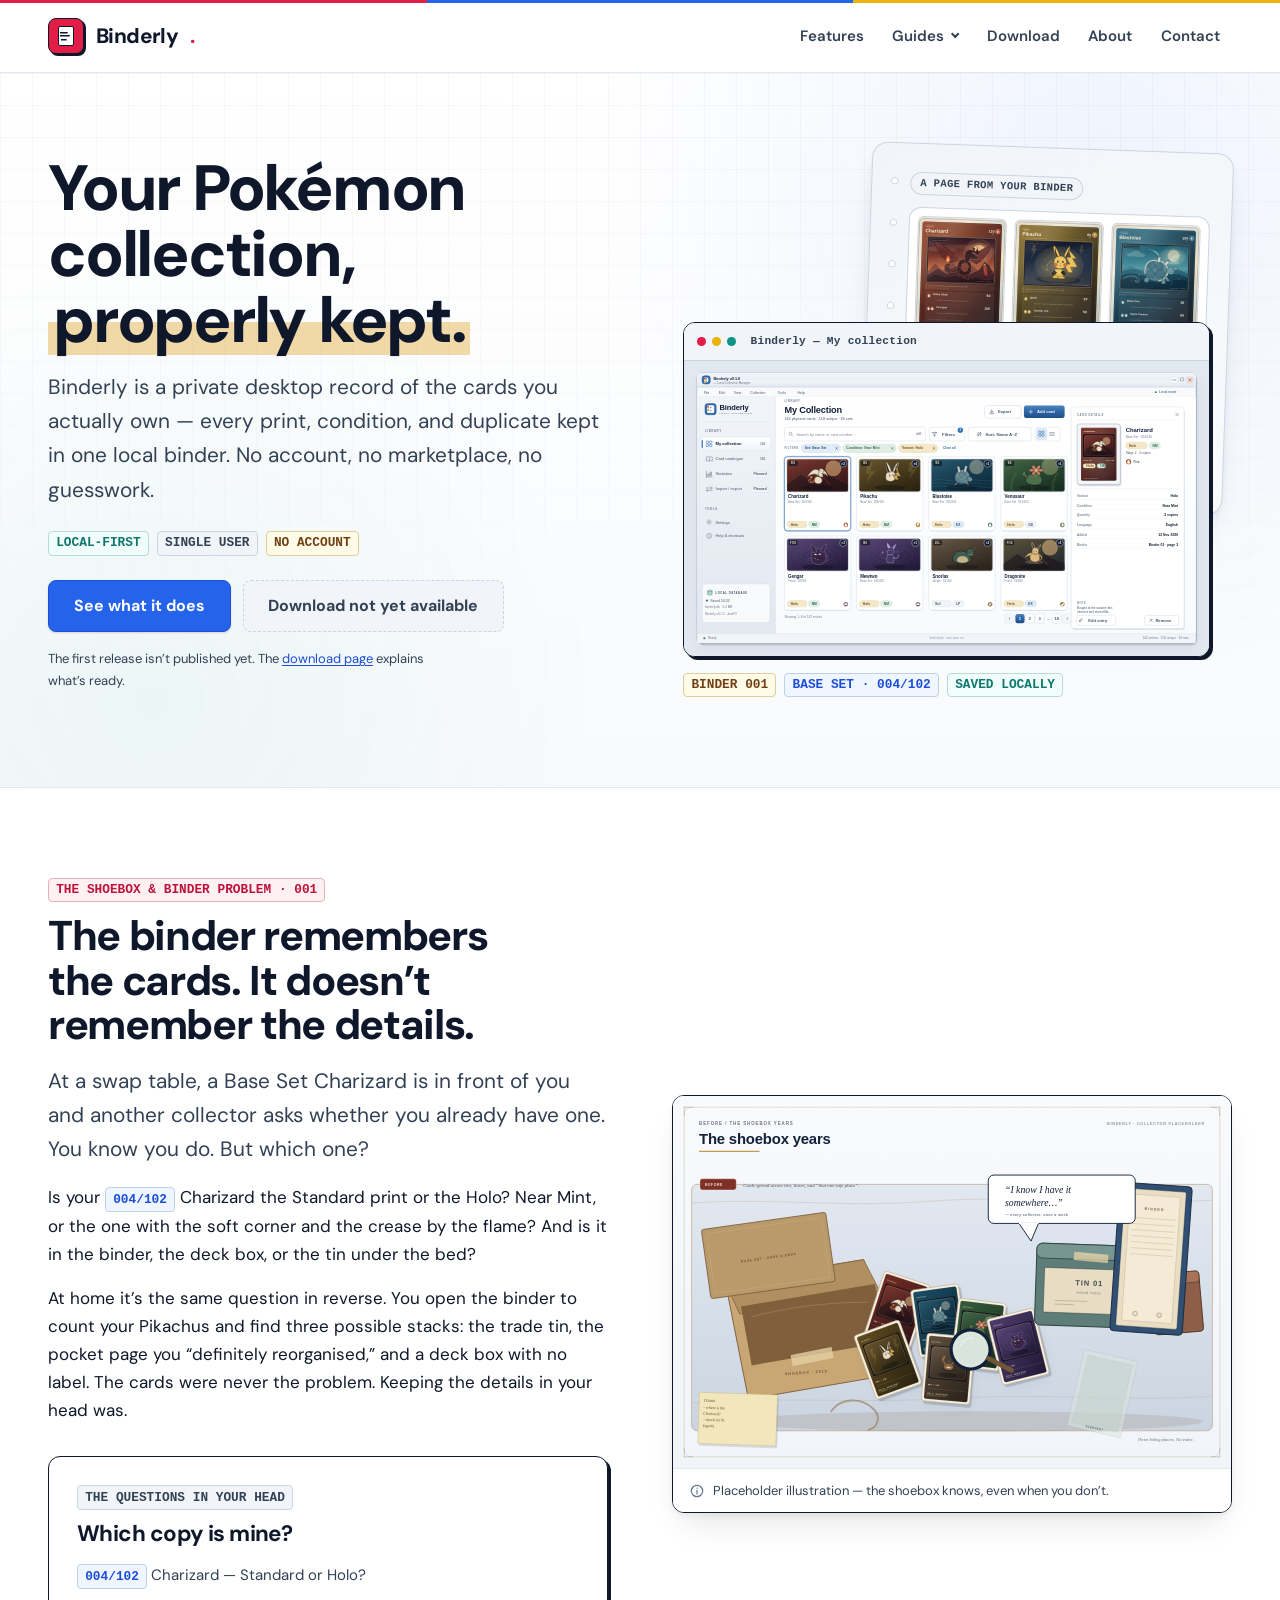
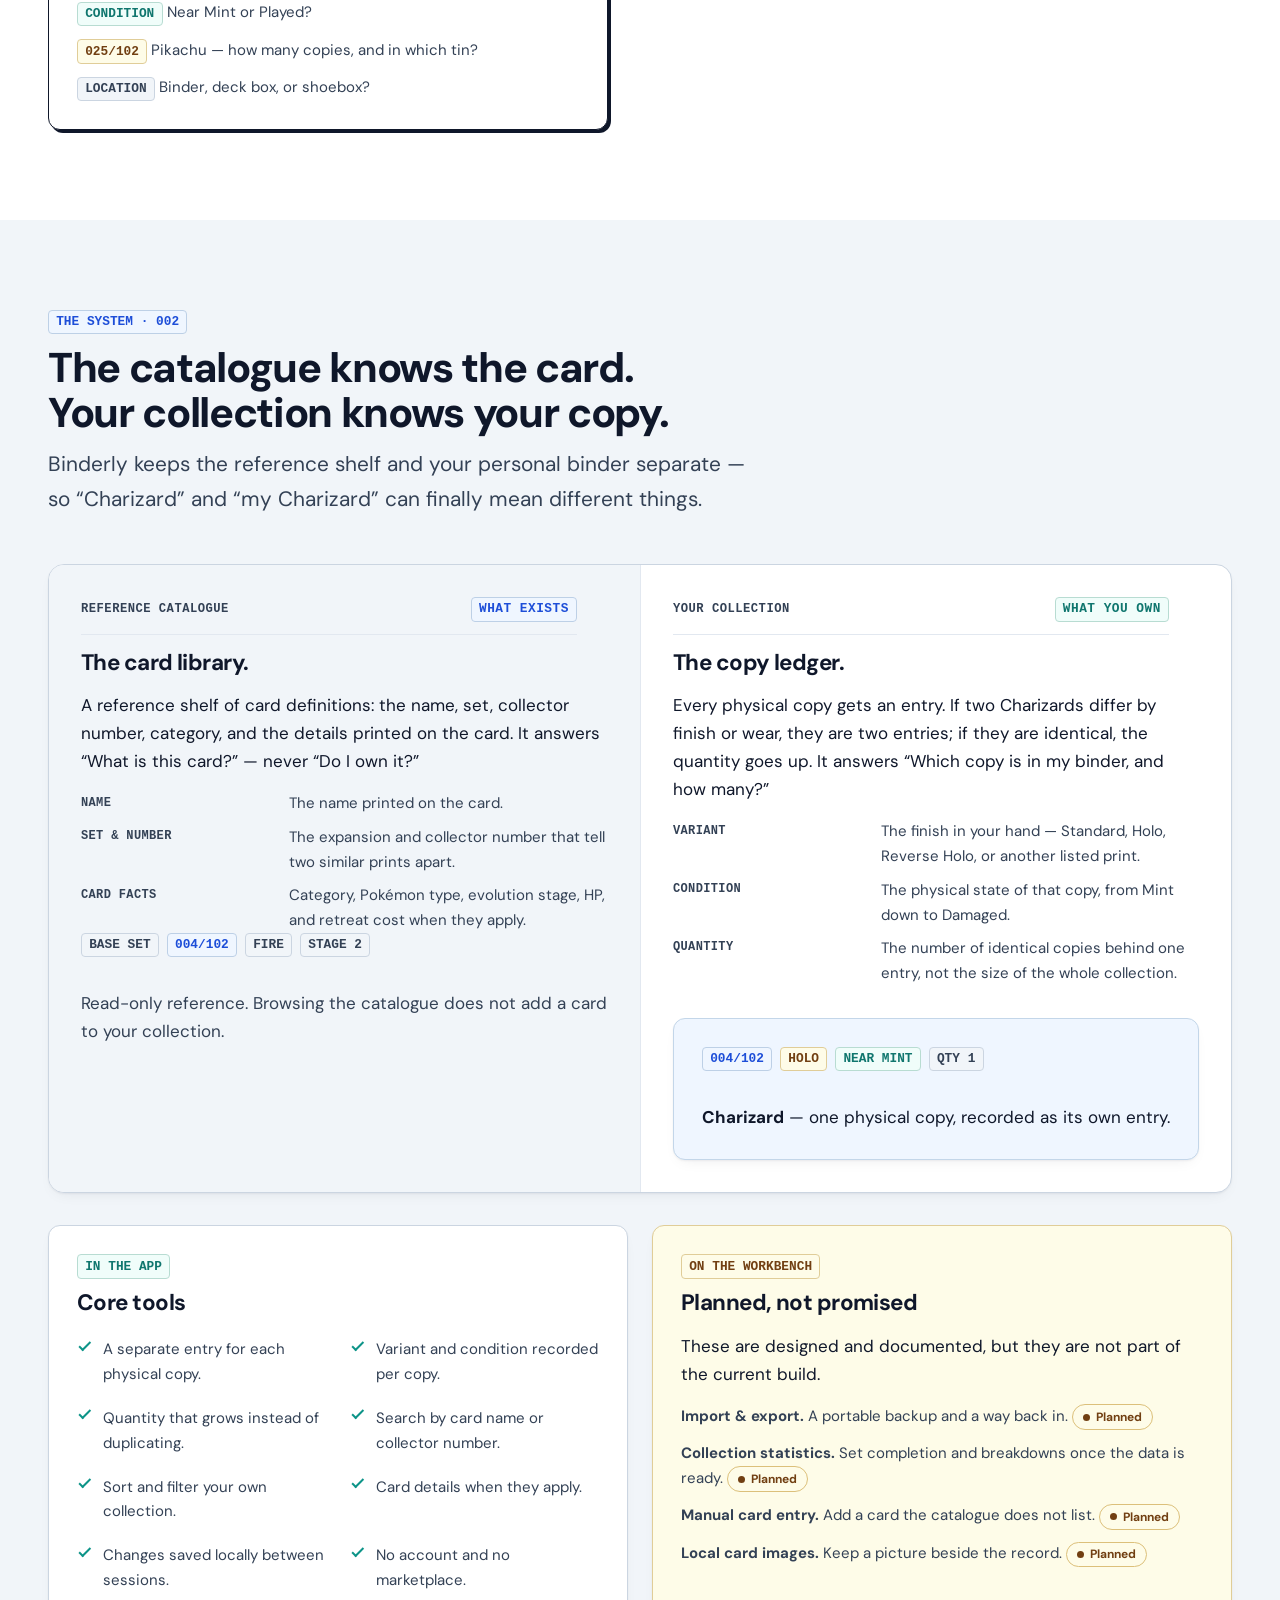
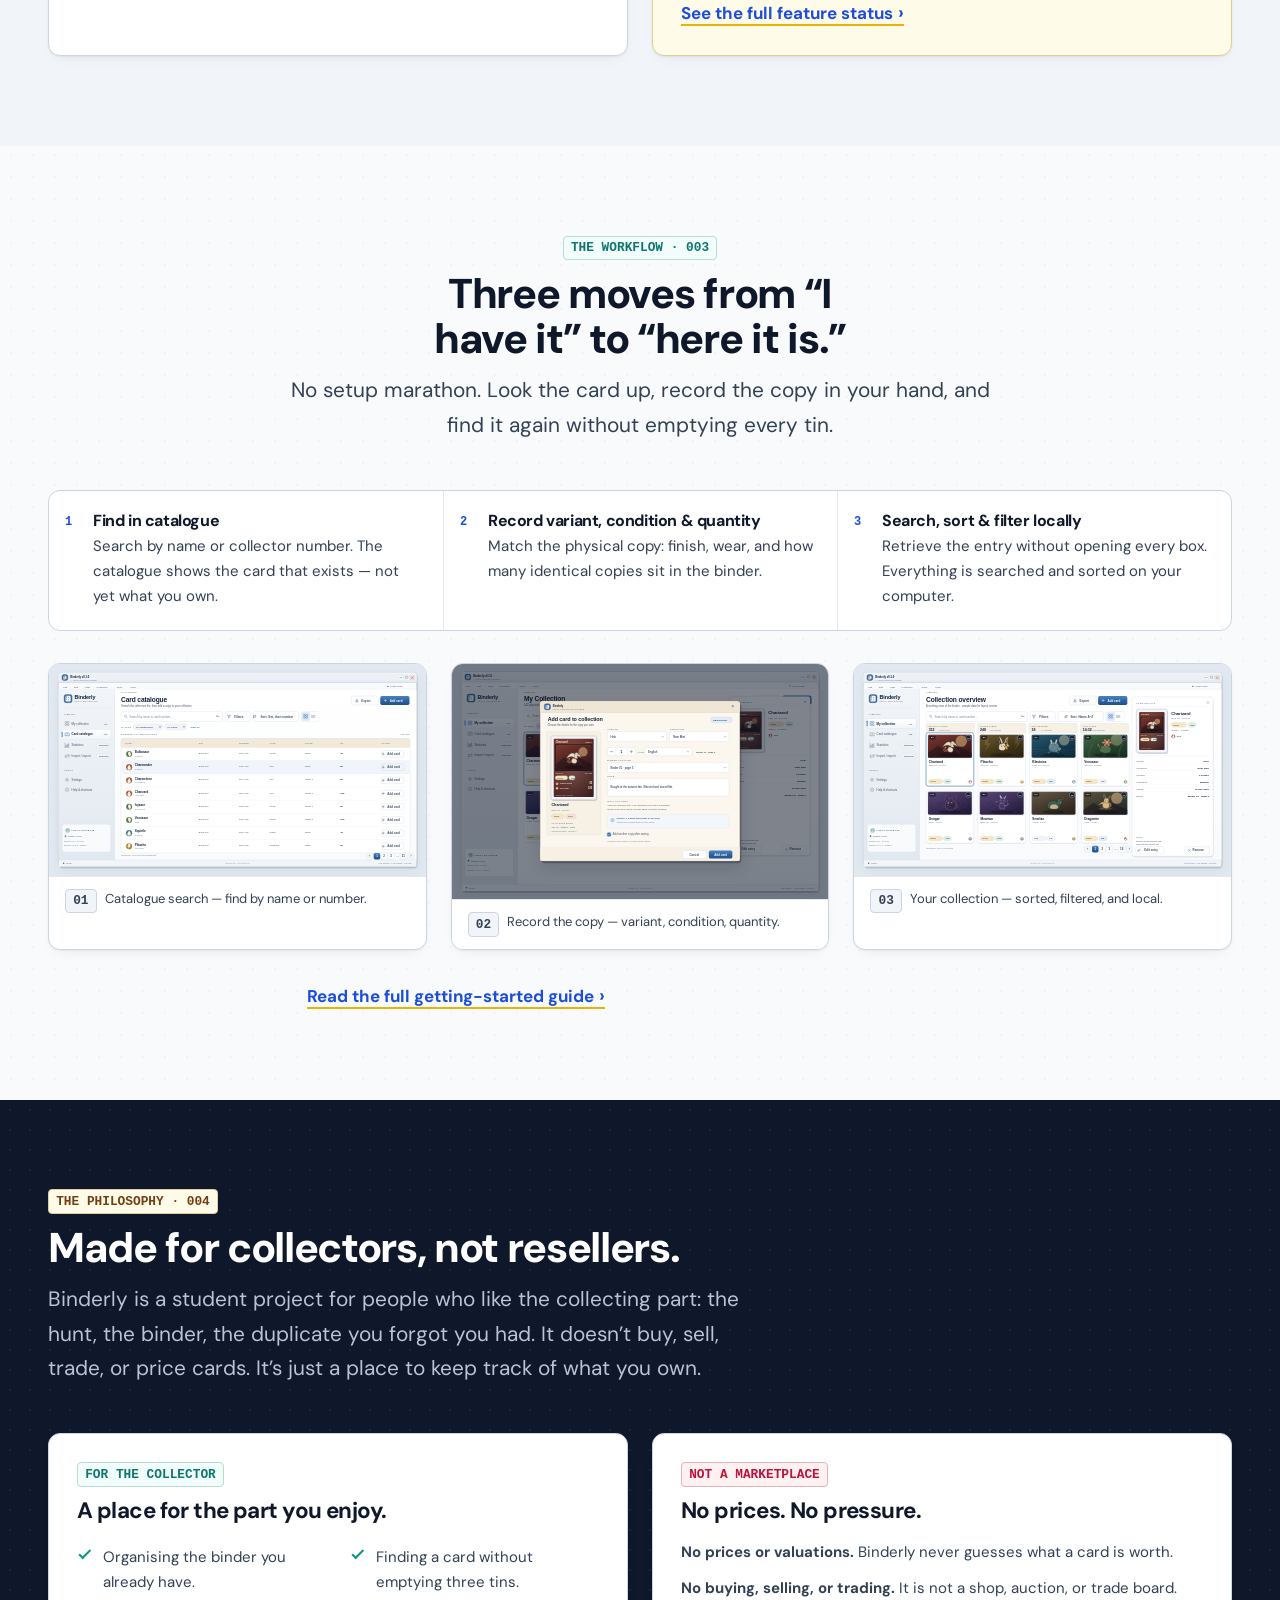
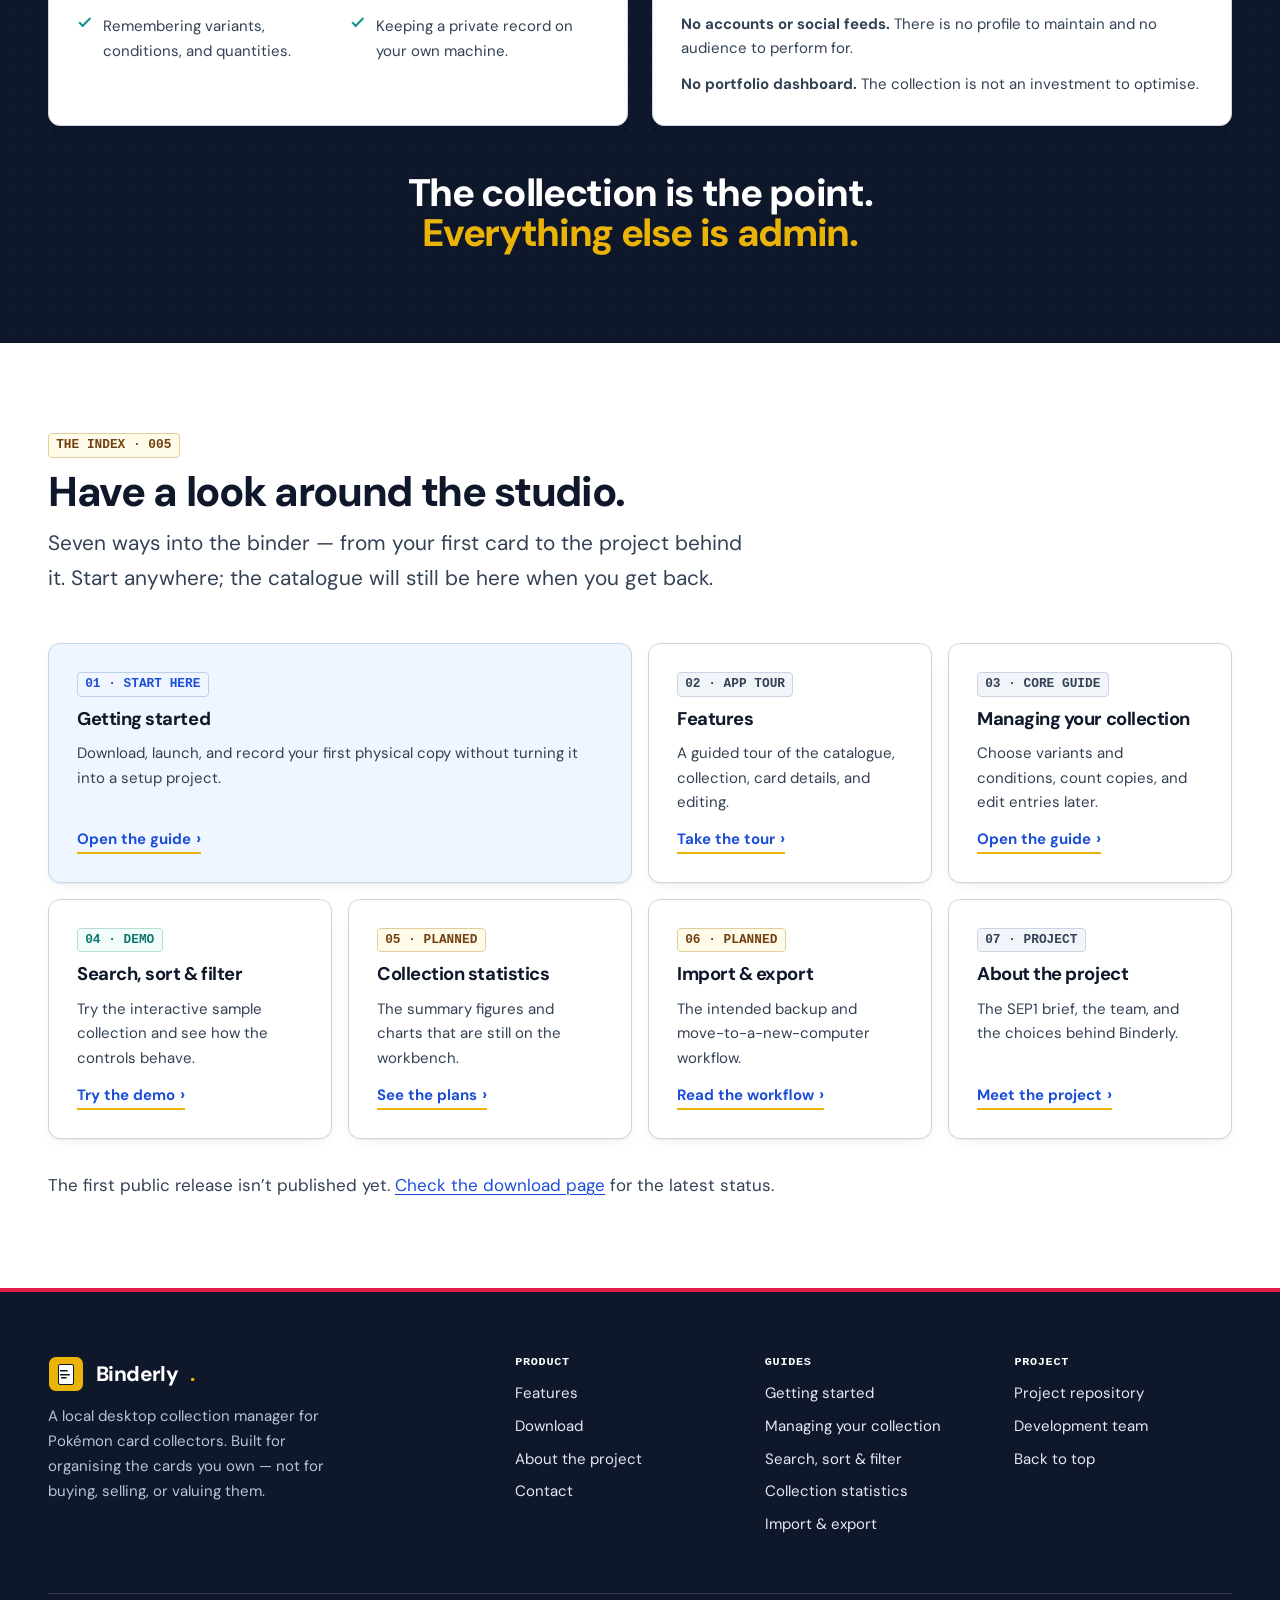
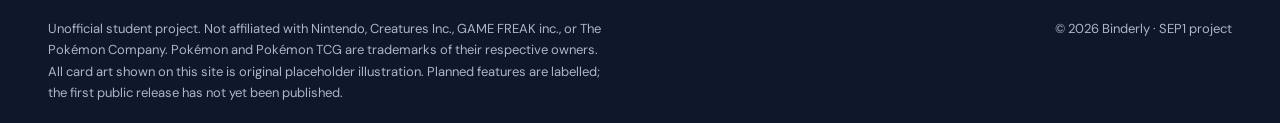
==== commit d91eaa19: "Switch palette to clean modern neutral slate and white" ====
--- a/copy/index.html
+++ b/copy/index.html
@@ -5,7 +5,7 @@
   <meta name="viewport" content="width=device-width, initial-scale=1">
   <title>Binderly — a collector’s home for your Pokémon cards</title>
   <meta name="description" content="A small desktop app for keeping track of the Pokémon cards you own: every print, condition, and duplicate in one local collection. Built for collectors, not resellers.">
-  <meta name="theme-color" content="#f6f2e9">
+  <meta name="theme-color" content="#f8fafc">
   <link rel="icon" href="assets/img/favicon.svg" type="image/svg+xml">
   <meta property="og:type" content="website">
   <meta property="og:title" content="Binderly — a collector’s home for your Pokémon cards">
--- a/copy/assets/css/main.css
+++ b/copy/assets/css/main.css
@@ -1,1107 +1,325 @@
-/* ==========================================================================
-   Binderly — shared design system
-   "Archival collector's studio & digital binder"
-
-   A single, cohesive stylesheet. Warm paper surfaces, print-ink typography,
-   restrained collector accents, and tactile details kept intentionally few.
-
-   Contents
-   01. Fonts
-   02. Design tokens
-   03. Base and accessibility
-   04. Layout primitives
-   05. Header and navigation
-   06. Buttons and links
-   07. Home hero
-   08. Page heroes and index tabs
-   09. Cards, labels, and status
-   10. Screenshots, devices, and binder
-   11. Panels and callouts
-   12. Steps and guides
-   13. FAQ
-   14. Forms
-   15. Statistics, charts, and tables
-   16. Search demo
-   17. Specs, conditions, CTAs, and team
-   18. Collector layout utilities
-   19. Footer
-   20. Responsive
-   21. Motion preferences
-   ========================================================================== */
-
-/* --------------------------------------------------------------------------
-   01. Fonts
-   -------------------------------------------------------------------------- */
-
-@font-face {
-  font-family: "DM Sans";
-  src: url("../img/fonts/dm-sans-normal.woff2") format("woff2");
-  font-weight: 300 800;
-  font-style: normal;
-  font-display: swap;
-}
-
-@font-face {
-  font-family: "Syne";
-  src: url("../img/fonts/syne-normal.woff2") format("woff2");
-  font-weight: 400 800;
-  font-style: normal;
-  font-display: swap;
-}
-
-@font-face {
-  font-family: "Caveat";
-  src: url("../img/fonts/caveat-normal.woff2") format("woff2");
-  font-weight: 400 700;
-  font-style: normal;
-  font-display: swap;
-}
-
-/* --------------------------------------------------------------------------
-   02. Design tokens
-   -------------------------------------------------------------------------- */
-
+/* Binderly — shared design system
+   Archival collector's studio & digital binder: warm paper surfaces,
+   print-ink typography, restrained collector accents. */
+
+/* 01. Fonts */
+@font-face { font-family: "DM Sans"; src: url("../img/fonts/dm-sans-normal.woff2") format("woff2"); font-weight: 300 800; font-style: normal; font-display: swap; }
+@font-face { font-family: "Syne"; src: url("../img/fonts/syne-normal.woff2") format("woff2"); font-weight: 400 800; font-style: normal; font-display: swap; }
+@font-face { font-family: "Caveat"; src: url("../img/fonts/caveat-normal.woff2") format("woff2"); font-weight: 400 700; font-style: normal; font-display: swap; }
+
+/* 02. Design tokens */
 :root {
   color-scheme: light;
-
-  /* Surfaces — warm archival cardstock and album sleeves */
-  --paper: #f6f2e9;
-  --paper-raised: #fffdf9;
-  --paper-deep: #ece5d5;
-  --paper-tint: #e2d9c5;
-
-  /* Ink and structure */
-  --ink: #161f2c;
-  --ink-soft: #3d4859;
-  --ink-faint: #5c677a;
-  --navy: #111823;
-  --line: #d6cbb9;
-  --line-strong: #b0a38d;
-
-  /* Collector accents */
-  --blue: #1f569c;
-  --blue-dark: #163f75;
-  --blue-soft: #e8f0fa;
-  --teal: #186b5b;
-  --teal-dark: #104f43;
-  --teal-soft: #e3f2ee;
-  --yellow: #e0a326;
-  --yellow-soft: #faefd4;
-  --yellow-ink: #5c3d00;
-  --red: #bf3b38;
-  --red-dark: #942624;
-  --red-soft: #fae6e5;
-  --peach-soft: #f6e7dc;
-  --lilac-soft: #ece8f6;
-
-  /* Supporting accent for lilac page marks */
-  --lilac-ink: #5d4a91;
-
-  /* Type */
+  --paper: #f8fafc; --paper-raised: #ffffff; --paper-deep: #f1f5f9; --paper-tint: #e2e8f0;
+  --ink: #0f172a; --ink-soft: #334155; --ink-faint: #64748b; --navy: #0f172a;
+  --line: #e2e8f0; --line-strong: #cbd5e1;
+  --blue: #2563eb; --blue-dark: #1d4ed8; --blue-soft: #eff6ff;
+  --teal: #0d9488; --teal-dark: #0f766e; --teal-soft: #f0fdfa;
+  --yellow: #eab308; --yellow-soft: #fefce8; --yellow-ink: #713f12;
+  --red: #e11d48; --red-dark: #be123c; --red-soft: #fff1f2;
+  --peach-soft: #f8fafc; --lilac-soft: #f5f3ff; --lilac-ink: #6d28d9;
   --font-body: "DM Sans", -apple-system, BlinkMacSystemFont, "Segoe UI", Roboto, sans-serif;
   --font-display: "DM Sans", -apple-system, BlinkMacSystemFont, "Segoe UI", sans-serif;
   --font-mono: ui-monospace, "JetBrainsMono Nerd Font", "SFMono-Regular", Menlo, Consolas, monospace;
   --font-hand: "Caveat", cursive;
-
-  --text-xs: 0.8125rem;
-  --text-sm: 0.9375rem;
-  --text-base: 1.0625rem;
+  --text-xs: 0.8125rem; --text-sm: 0.9375rem; --text-base: 1.0625rem;
   --text-lg: clamp(1.125rem, 0.35vw + 1.05rem, 1.3rem);
   --text-h3: clamp(1.18rem, 0.45vw + 1.08rem, 1.4rem);
   --text-h2: clamp(1.75rem, 2.2vw + 1.2rem, 2.6rem);
   --text-h1: clamp(2.35rem, 4.2vw + 0.7rem, 4rem);
-  --leading-tight: 1.06;
-  --leading-body: 1.65;
-
-  /* Space and shape */
-  --space-1: 0.25rem;
-  --space-2: 0.5rem;
-  --space-3: 0.75rem;
-  --space-4: 1rem;
-  --space-5: 1.5rem;
-  --space-6: 2rem;
-  --space-7: 3rem;
-  --space-8: 4rem;
-  --space-9: 6rem;
-  --space-10: 8rem;
-
-  --container: 74rem;
-  --container-narrow: 52rem;
-
-  --r-sm: 0.5rem;
-  --r-md: 0.75rem;
-  --r-lg: 1rem;
-  --r-xl: 1.25rem;
-  --r-pill: 999px;
-
-  --shadow-sm: 0 1px 2px rgba(22, 31, 44, 0.06), 0 6px 16px -8px rgba(22, 31, 44, 0.12);
-  --shadow-lift: 0 4px 8px -2px rgba(22, 31, 44, 0.08), 0 18px 36px -14px rgba(22, 31, 44, 0.18);
+  --leading-tight: 1.06; --leading-body: 1.65;
+  --space-1: 0.25rem; --space-2: 0.5rem; --space-3: 0.75rem; --space-4: 1rem; --space-5: 1.5rem;
+  --space-6: 2rem; --space-7: 3rem; --space-8: 4rem; --space-9: 6rem; --space-10: 8rem;
+  --container: 74rem; --container-narrow: 52rem;
+  --r-sm: 0.5rem; --r-md: 0.75rem; --r-lg: 1rem; --r-xl: 1.25rem; --r-pill: 999px;
+  --shadow-sm: 0 1px 2px rgba(15, 23, 42, 0.05), 0 6px 16px -8px rgba(15, 23, 42, 0.1);
+  --shadow-lift: 0 4px 8px -2px rgba(15, 23, 42, 0.07), 0 18px 36px -14px rgba(15, 23, 42, 0.14);
   --comic-offset: 3px 3px 0 var(--ink);
-
   --header-h: 4.5rem;
 }
 
-/* --------------------------------------------------------------------------
-   03. Base and accessibility
-   -------------------------------------------------------------------------- */
-
-*,
-*::before,
-*::after {
-  box-sizing: border-box;
-}
-
-[hidden] {
-  display: none !important;
-}
-
+/* 03. Base and accessibility */
+*, *::before, *::after { box-sizing: border-box; }
+[hidden] { display: none !important; }
 html {
-  scroll-behavior: smooth;
-  scroll-padding-top: calc(var(--header-h) + 1.5rem);
+  scroll-behavior: smooth; scroll-padding-top: calc(var(--header-h) + 1.5rem);
   -webkit-text-size-adjust: 100%;
 }
-
 body {
-  margin: 0;
-  overflow-x: clip;
-  font-family: var(--font-body);
-  font-size: var(--text-base);
-  line-height: var(--leading-body);
-  color: var(--ink);
-  background-color: var(--paper);
+  margin: 0; overflow-x: clip; font-family: var(--font-body); font-size: var(--text-base);
+  line-height: var(--leading-body); color: var(--ink); background-color: var(--paper);
   background-image: radial-gradient(rgba(22, 31, 44, 0.028) 0.7px, transparent 0.9px);
-  background-size: 22px 22px;
-  text-rendering: optimizeLegibility;
-  -webkit-font-smoothing: antialiased;
-}
-
-body.nav-open {
-  overflow: hidden;
-}
-
-img,
-svg {
-  display: block;
-  max-width: 100%;
-}
-
-img {
-  height: auto;
-}
-
-figure {
-  margin: 0;
-}
-
-h1,
-h2,
-h3,
-h4 {
-  margin: 0 0 var(--space-4);
-  font-family: var(--font-display);
-  font-weight: 700;
-  line-height: 1.1;
-  letter-spacing: -0.025em;
-  color: var(--ink);
-  text-wrap: balance;
-}
-
-h1 {
-  font-size: var(--text-h1);
-  font-weight: 800;
-  line-height: 1.03;
-  letter-spacing: -0.035em;
-}
-
-h2 {
-  font-size: var(--text-h2);
-  font-weight: 800;
-  line-height: 1.07;
-  letter-spacing: -0.032em;
-}
-
-h3 {
-  font-size: var(--text-h3);
-  letter-spacing: -0.025em;
-}
-
-h4 {
-  font-size: 1.05rem;
-  letter-spacing: -0.012em;
-}
-
-p {
-  margin: 0 0 var(--space-4);
-  max-width: 68ch;
-}
-
-p:last-child {
-  margin-bottom: 0;
-}
-
-a {
-  color: var(--blue-dark);
-  text-decoration-thickness: 0.07em;
-  text-underline-offset: 0.18em;
-}
-
-a:hover {
-  color: var(--ink);
-}
-
-strong,
-b {
-  font-weight: 700;
-}
-
-ul,
-ol {
-  margin: 0 0 var(--space-4);
-  padding-left: 1.25rem;
-}
-
-li {
-  margin-bottom: var(--space-2);
-}
-
-li::marker {
-  color: var(--blue-dark);
-}
-
-hr {
-  margin: var(--space-6) 0;
-  border: 0;
-  border-top: 1px solid var(--line);
-}
-
-code,
-kbd,
-samp {
-  font-family: var(--font-mono);
-  font-size: 0.9em;
-}
-
+  background-size: 22px 22px; text-rendering: optimizeLegibility; -webkit-font-smoothing: antialiased;
+}
+body.nav-open { overflow: hidden; }
+img, svg { display: block; max-width: 100%; }
+img { height: auto; }
+figure { margin: 0; }
+h1, h2, h3, h4 {
+  margin: 0 0 var(--space-4); font-family: var(--font-display); font-weight: 700;
+  line-height: 1.1; letter-spacing: -0.025em; color: var(--ink); text-wrap: balance;
+}
+h1 { font-size: var(--text-h1); font-weight: 800; line-height: 1.03; letter-spacing: -0.035em; }
+h2 { font-size: var(--text-h2); font-weight: 800; line-height: 1.07; letter-spacing: -0.032em; }
+h3 { font-size: var(--text-h3); letter-spacing: -0.025em; }
+h4 { font-size: 1.05rem; letter-spacing: -0.012em; }
+p { margin: 0 0 var(--space-4); max-width: 68ch; }
+p:last-child { margin-bottom: 0; }
+a { color: var(--blue-dark); text-decoration-thickness: 0.07em; text-underline-offset: 0.18em; }
+a:hover { color: var(--ink); }
+strong, b { font-weight: 700; }
+ul, ol { margin: 0 0 var(--space-4); padding-left: 1.25rem; }
+li { margin-bottom: var(--space-2); }
+li::marker { color: var(--blue-dark); }
+hr { margin: var(--space-6) 0; border: 0; border-top: 1px solid var(--line); }
+code, kbd, samp { font-family: var(--font-mono); font-size: 0.9em; }
 pre {
-  max-width: 100%;
-  overflow-x: auto;
-  padding: var(--space-4);
-  background: var(--paper-deep);
-  border: 1px solid var(--line-strong);
-  border-radius: var(--r-sm);
-}
-
-:focus-visible {
-  outline: 3px solid var(--blue-dark);
-  outline-offset: 3px;
-  border-radius: 4px;
-}
-
-::selection {
-  color: var(--ink);
-  background: var(--yellow-soft);
-}
-
+  max-width: 100%; overflow-x: auto; padding: var(--space-4);
+  background: var(--paper-deep); border: 1px solid var(--line-strong); border-radius: var(--r-sm);
+}
+:focus-visible { outline: 3px solid var(--blue-dark); outline-offset: 3px; border-radius: 4px; }
+::selection { color: var(--ink); background: var(--yellow-soft); }
 .visually-hidden {
-  position: absolute !important;
-  width: 1px;
-  height: 1px;
-  padding: 0;
-  margin: -1px;
-  overflow: hidden;
-  clip: rect(0 0 0 0);
-  white-space: nowrap;
-  border: 0;
-}
-
+  position: absolute !important; width: 1px; height: 1px; padding: 0; margin: -1px;
+  overflow: hidden; clip: rect(0 0 0 0); white-space: nowrap; border: 0;
+}
 .skip-link {
-  position: fixed;
-  top: var(--space-3);
-  left: var(--space-3);
-  z-index: 200;
-  padding: var(--space-3) var(--space-4);
-  color: var(--paper-raised);
-  font-weight: 700;
-  background: var(--ink);
-  border-radius: var(--r-sm);
-  transform: translateY(-200%);
+  position: fixed; top: var(--space-3); left: var(--space-3); z-index: 200;
+  padding: var(--space-3) var(--space-4); color: var(--paper-raised); font-weight: 700;
+  background: var(--ink); border-radius: var(--r-sm); transform: translateY(-200%);
   transition: transform 160ms ease;
 }
-
-.skip-link:focus {
-  color: var(--paper-raised);
-  transform: translateY(0);
-}
-
-/* --------------------------------------------------------------------------
-   04. Layout primitives
-   -------------------------------------------------------------------------- */
-
-.container {
-  width: min(100% - 2.5rem, var(--container));
-  margin-inline: auto;
-}
-
-.container--narrow {
-  width: min(100% - 2.5rem, var(--container-narrow));
-  margin-inline: auto;
-}
-
-.section {
-  padding-block: clamp(3.5rem, 7vw, 6.5rem);
-}
-
-.section--tight {
-  padding-block: clamp(2.5rem, 4.5vw, 4rem);
-}
-
-.section--paper-raised {
-  background: var(--paper-raised);
-}
-
-.section--paper-deep {
-  background: var(--paper-deep);
-}
-
-.section--blue,
-.section--teal,
-.section--yellow,
-.section--peach,
-.section--lilac {
-  border-block: 1px solid var(--line);
-}
-
-.section--blue {
-  background: var(--blue-soft);
-}
-
-.section--teal {
-  background: var(--teal-soft);
-}
-
-.section--yellow {
-  background: var(--yellow-soft);
-}
-
-.section--peach {
-  background: var(--peach-soft);
-}
-
-.section--lilac {
-  background: var(--lilac-soft);
-}
-
+.skip-link:focus { color: var(--paper-raised); transform: translateY(0); }
+
+/* 04. Layout primitives */
+.container { width: min(100% - 2.5rem, var(--container)); margin-inline: auto; }
+.container--narrow { width: min(100% - 2.5rem, var(--container-narrow)); margin-inline: auto; }
+.section { padding-block: clamp(3.5rem, 7vw, 6.5rem); }
+.section--tight { padding-block: clamp(2.5rem, 4.5vw, 4rem); }
+.section--paper-raised { background: var(--paper-raised); }
+.section--paper-deep { background: var(--paper-deep); }
+.section--blue, .section--teal, .section--yellow, .section--peach, .section--lilac {
+  background: var(--paper-deep); border-block: 1px solid var(--line);
+}
 .section--ink {
-  color: #dce3ee;
-  background-color: var(--navy);
+  color: #dce3ee; background-color: var(--navy);
   background-image: radial-gradient(rgba(255, 255, 255, 0.05) 0.8px, transparent 1px);
   background-size: 20px 20px;
 }
-
-.section--ink h1,
-.section--ink h2,
-.section--ink h3,
-.section--ink h4 {
-  color: var(--paper-raised);
-}
-
-.section--ink p,
-.section--ink li {
-  color: #dce3ee;
-}
-
-.section--ink .muted,
-.section--ink .section-head__text p {
-  color: #b9c4d6;
-}
-
-.section--ink a:not(.btn) {
-  color: var(--yellow);
-}
-
-.section--ink a:not(.btn):hover {
-  color: var(--paper-raised);
-}
-
-.section--ink .card {
-  color: var(--ink);
-  background: var(--paper-raised);
-}
-
-.section--ink .card h1,
-.section--ink .card h2,
-.section--ink .card h3,
-.section--ink .card h4 {
-  color: var(--ink);
-}
-
-.section--ink .card p,
-.section--ink .card li {
-  color: var(--ink-soft);
-}
-
-.section--ink .card a:not(.btn) {
-  color: var(--blue-dark);
-}
-
-.section--ink .panel {
-  color: var(--ink-soft);
-}
-
-.section--ink .panel h3,
-.section--ink .panel__title {
-  color: var(--ink);
-}
-
-.section--ink .btn--ghost {
-  color: var(--paper-raised);
-  border-color: rgba(246, 242, 233, 0.45);
-}
-
-.section--ink .btn--ghost:hover {
-  color: var(--paper-raised);
-  background: rgba(246, 242, 233, 0.12);
-  border-color: var(--paper-raised);
-}
-
-.section--ink :focus-visible {
-  outline-color: var(--yellow);
-}
-
-.section--ruled {
-  border-top: 1px solid var(--line);
-}
-
-.section--halftone {
-  background-image: radial-gradient(rgba(22, 31, 44, 0.07) 0.8px, transparent 1px);
-  background-size: 18px 18px;
-}
+.section--ink h1, .section--ink h2, .section--ink h3, .section--ink h4 { color: var(--paper-raised); }
+.section--ink p, .section--ink li { color: #dce3ee; }
+.section--ink .muted, .section--ink .section-head__text p { color: #b9c4d6; }
+.section--ink a:not(.btn) { color: var(--yellow); }
+.section--ink a:not(.btn):hover { color: var(--paper-raised); }
+.section--ink .card { color: var(--ink); background: var(--paper-raised); }
+.section--ink .card h1, .section--ink .card h2, .section--ink .card h3, .section--ink .card h4 { color: var(--ink); }
+.section--ink .card p, .section--ink .card li { color: var(--ink-soft); }
+.section--ink .card a:not(.btn) { color: var(--blue-dark); }
+.section--ink :focus-visible { outline-color: var(--yellow); }
 
 .section-head {
-  display: flex;
-  flex-wrap: wrap;
-  align-items: end;
-  justify-content: space-between;
-  gap: var(--space-4) var(--space-6);
-  margin-bottom: var(--space-7);
-}
-
-.section-head__text {
-  max-width: 44rem;
-}
-
-.section-head__text p {
-  margin-bottom: 0;
-  color: var(--ink-soft);
-  font-size: var(--text-lg);
-}
-
-.section-head h2 {
-  margin-bottom: var(--space-3);
-}
-
-.section-head--center {
-  display: block;
-  text-align: center;
-}
-
-.section-head--center .section-head__text {
-  margin-inline: auto;
-}
-
-.grid {
-  display: grid;
-  gap: var(--space-5);
-}
-
-.grid--2 {
-  grid-template-columns: repeat(2, minmax(0, 1fr));
-}
-
-.grid--3 {
-  grid-template-columns: repeat(3, minmax(0, 1fr));
-}
-
-.grid--4 {
-  grid-template-columns: repeat(4, minmax(0, 1fr));
-}
-
-.grid--sidebar {
-  grid-template-columns: minmax(0, 1.65fr) minmax(16rem, 0.9fr);
-  align-items: start;
-}
-
-.grid--start {
-  align-items: start;
-}
+  display: flex; flex-wrap: wrap; align-items: end; justify-content: space-between;
+  gap: var(--space-4) var(--space-6); margin-bottom: var(--space-7);
+}
+.section-head__text { max-width: 44rem; }
+.section-head__text p { margin-bottom: 0; color: var(--ink-soft); font-size: var(--text-lg); }
+.section-head h2 { margin-bottom: var(--space-3); }
+.section-head--center { display: block; text-align: center; }
+.section-head--center .section-head__text { margin-inline: auto; }
+
+.grid { display: grid; gap: var(--space-5); }
+.grid--2 { grid-template-columns: repeat(2, minmax(0, 1fr)); }
+.grid--3 { grid-template-columns: repeat(3, minmax(0, 1fr)); }
+.grid--4 { grid-template-columns: repeat(4, minmax(0, 1fr)); }
+.grid--sidebar { grid-template-columns: minmax(0, 1.65fr) minmax(16rem, 0.9fr); align-items: start; }
+.grid--start { align-items: start; }
 
 .split {
-  display: grid;
-  grid-template-columns: minmax(0, 1fr) minmax(0, 1fr);
-  align-items: center;
-  gap: clamp(2rem, 5vw, 4.5rem);
-}
-
-.split--media-wide {
-  grid-template-columns: minmax(0, 0.85fr) minmax(0, 1.15fr);
-}
-
-.split--reverse .split__media {
-  order: 2;
-}
-
-.split__copy > :last-child {
-  margin-bottom: 0;
-}
-
-.split__media {
-  position: relative;
-  min-width: 0;
-}
-
-.stack > * + * {
-  margin-top: var(--space-5);
-}
-
-.stack--tight > * + * {
-  margin-top: var(--space-3);
-}
-
-.muted {
-  color: var(--ink-soft);
-}
-
-.lead {
-  max-width: 60ch;
-  font-size: var(--text-lg);
-  color: var(--ink-soft);
-}
-
-.center {
-  text-align: center;
-}
-
-.center p {
-  margin-inline: auto;
-}
-
-.mt-6 {
-  margin-top: var(--space-6);
-}
-
-.prose {
-  max-width: 68ch;
-}
-
-.prose > h2 {
-  margin-top: var(--space-7);
-}
-
-.prose > h2:first-child {
-  margin-top: 0;
-}
-
-.prose > h3 {
-  margin-top: var(--space-6);
-}
-
-.prose ul,
-.prose ol {
-  margin-bottom: var(--space-5);
-}
-
-.table-wrap {
-  max-width: 100%;
-  overflow-x: auto;
-  border: 1px solid var(--line);
-  border-radius: var(--r-sm);
-}
-
+  display: grid; grid-template-columns: minmax(0, 1fr) minmax(0, 1fr);
+  align-items: center; gap: clamp(2rem, 5vw, 4.5rem);
+}
+.split--media-wide { grid-template-columns: minmax(0, 0.85fr) minmax(0, 1.15fr); }
+.split--reverse .split__media { order: 2; }
+.split__copy > :last-child { margin-bottom: 0; }
+.split__media { position: relative; min-width: 0; }
+.stack > * + * { margin-top: var(--space-5); }
+.stack--tight > * + * { margin-top: var(--space-3); }
+
+.muted { color: var(--ink-soft); }
+.lead { max-width: 60ch; font-size: var(--text-lg); color: var(--ink-soft); }
+.center { text-align: center; }
+.center p { margin-inline: auto; }
+.mt-6 { margin-top: var(--space-6); }
+
+.table-wrap { max-width: 100%; overflow-x: auto; border: 1px solid var(--line); border-radius: var(--r-sm); }
 .inline-list {
-  display: flex;
-  flex-wrap: wrap;
-  gap: var(--space-2) var(--space-4);
-  margin: 0;
-  padding: 0;
-  font-size: var(--text-sm);
-  color: var(--ink-soft);
-  list-style: none;
-}
-
-.inline-list li {
-  margin: 0;
-}
-
+  display: flex; flex-wrap: wrap; gap: var(--space-2) var(--space-4); margin: 0; padding: 0;
+  font-size: var(--text-sm); color: var(--ink-soft); list-style: none;
+}
+.inline-list li { margin: 0; }
 .page-nav {
-  display: grid;
-  grid-template-columns: repeat(2, minmax(0, 1fr));
-  gap: var(--space-4);
-  padding-top: var(--space-5);
-  border-top: 1px solid var(--line);
-}
-
+  display: grid; grid-template-columns: repeat(2, minmax(0, 1fr)); gap: var(--space-4);
+  padding-top: var(--space-5); border-top: 1px solid var(--line);
+}
 .page-nav a {
-  display: grid;
-  gap: 0.2rem;
-  padding: var(--space-4);
-  color: var(--ink);
-  text-decoration: none;
-  background: var(--paper-raised);
-  border: 1px solid var(--line);
-  border-radius: var(--r-sm);
-  transition: border-color 140ms ease, box-shadow 140ms ease, background-color 140ms ease;
-}
-
+  display: grid; gap: 0.2rem; padding: var(--space-4); color: var(--ink);
+  text-decoration: none; background: var(--paper-raised); border: 1px solid var(--line);
+  border-radius: var(--r-sm); transition: border-color 140ms ease, box-shadow 140ms ease, background-color 140ms ease;
+}
 .page-nav a:hover {
-  color: var(--ink);
-  background: var(--paper-deep);
-  border-color: var(--line-strong);
-  box-shadow: var(--shadow-sm);
-}
-
+  color: var(--ink); background: var(--paper-deep);
+  border-color: var(--line-strong); box-shadow: var(--shadow-sm);
+}
 .page-nav span {
-  font-family: var(--font-mono);
-  font-size: 0.72rem;
-  font-weight: 700;
-  letter-spacing: 0.04em;
-  text-transform: uppercase;
-  color: var(--ink-faint);
-}
-
-.page-nav strong {
-  font-family: var(--font-display);
-  font-size: 1.05rem;
-  letter-spacing: -0.02em;
-}
-
-.page-nav a:last-child {
-  justify-items: end;
-  text-align: right;
-}
-
-/* --------------------------------------------------------------------------
-   05. Header and navigation
-   -------------------------------------------------------------------------- */
-
+  font-family: var(--font-mono); font-size: 0.72rem; font-weight: 700;
+  letter-spacing: 0.04em; text-transform: uppercase; color: var(--ink-faint);
+}
+.page-nav strong { font-family: var(--font-display); font-size: 1.05rem; letter-spacing: -0.02em; }
+.page-nav a:last-child { justify-items: end; text-align: right; }
+
+/* 05. Header and navigation */
 .site-header {
-  position: sticky;
-  top: 0;
-  z-index: 100;
-  background: rgba(246, 242, 233, 0.94);
-  border-bottom: 1px solid var(--line-strong);
-  backdrop-filter: blur(10px);
-  -webkit-backdrop-filter: blur(10px);
-}
-
+  position: sticky; top: 0; z-index: 100; background: rgba(255, 255, 255, 0.92);
+  border-bottom: 1px solid var(--line);
+  backdrop-filter: blur(10px); -webkit-backdrop-filter: blur(10px);
+}
 .site-header::before {
-  content: "";
-  position: absolute;
-  inset: 0 0 auto;
-  height: 3px;
-  background: linear-gradient(
-    90deg,
-    var(--red) 0 33.333%,
-    var(--blue) 33.333% 66.666%,
-    var(--yellow) 66.666% 100%
-  );
-}
-
-.site-header__inner {
-  display: flex;
-  align-items: center;
-  gap: var(--space-5);
-  min-height: var(--header-h);
-}
-
+  content: ""; position: absolute; inset: 0 0 auto; height: 3px;
+  background: linear-gradient(90deg, var(--red) 0 33.333%, var(--blue) 33.333% 66.666%, var(--yellow) 66.666% 100%);
+}
+.site-header__inner { display: flex; align-items: center; gap: var(--space-5); min-height: var(--header-h); }
 .brand {
-  display: inline-flex;
-  align-items: center;
-  gap: var(--space-3);
-  color: var(--ink);
-  font-family: var(--font-display);
-  font-size: 1.3rem;
-  font-weight: 800;
-  letter-spacing: -0.03em;
-  text-decoration: none;
-  white-space: nowrap;
-}
-
-.brand:hover {
-  color: var(--ink);
-}
-
+  display: inline-flex; align-items: center; gap: var(--space-3); color: var(--ink);
+  font-family: var(--font-display); font-size: 1.3rem; font-weight: 800;
+  letter-spacing: -0.03em; text-decoration: none; white-space: nowrap;
+}
+.brand:hover { color: var(--ink); }
 .brand__mark {
-  position: relative;
-  display: grid;
-  flex: none;
-  place-items: center;
-  width: 2.25rem;
-  height: 2.25rem;
-  background: var(--red);
-  border: 1.5px solid var(--ink);
-  border-radius: 0.5rem;
-  box-shadow: 2px 2px 0 var(--ink);
-}
-
+  position: relative; display: grid; flex: none; place-items: center; width: 2.25rem; height: 2.25rem;
+  background: var(--red); border: 1.5px solid var(--ink); border-radius: 0.5rem; box-shadow: 2px 2px 0 var(--ink);
+}
 .brand__mark::before {
-  content: "";
-  width: 1.05rem;
-  height: 1.3rem;
+  content: ""; width: 1.05rem; height: 1.3rem; background-color: var(--paper-raised);
+  background-image: linear-gradient(var(--ink), var(--ink)), linear-gradient(var(--ink), var(--ink)), linear-gradient(var(--ink), var(--ink));
+  background-repeat: no-repeat; background-position: 22% 30%, 22% 50%, 22% 70%;
+  background-size: 55% 1.5px, 70% 1.5px, 40% 1.5px;
+  border: 1px solid var(--ink); border-radius: 2px;
+}
+.brand__dot { color: var(--red); }
+.nav { margin-left: auto; }
+.nav__list { display: flex; align-items: center; gap: var(--space-1); margin: 0; padding: 0; list-style: none; }
+.nav__list > li { margin: 0; }
+.nav__link {
+  display: inline-flex; align-items: center; gap: 0.35rem; padding: 0.5rem 0.7rem;
+  color: var(--ink-soft); font-size: var(--text-sm); font-weight: 600; text-decoration: none;
+  background: transparent; border: 1px solid transparent; border-radius: var(--r-sm);
+  transition: color 140ms ease, background-color 140ms ease, border-color 140ms ease, box-shadow 140ms ease;
+}
+.nav__link:hover { color: var(--ink); background: var(--paper-deep); }
+.nav__link[aria-current="page"] {
+  color: var(--ink); background: var(--paper-raised);
+  border-color: var(--line-strong); box-shadow: 0 1px 2px rgba(22, 31, 44, 0.06);
+}
+.nav__dropdown { position: relative; }
+.nav__dropdown > summary { cursor: pointer; list-style: none; }
+.nav__dropdown > summary::-webkit-details-marker { display: none; }
+.nav__dropdown > summary::after {
+  content: ""; width: 0.4rem; height: 0.4rem; margin-left: 0.15rem;
+  border-right: 2px solid currentColor; border-bottom: 2px solid currentColor;
+  transform: translateY(-2px) rotate(45deg); transition: transform 160ms ease;
+}
+.nav__dropdown[open] > summary::after { transform: translateY(1px) rotate(-135deg); }
+.nav__submenu {
+  position: absolute; top: calc(100% + 0.6rem); left: 0; min-width: 16rem; margin: 0;
+  padding: var(--space-2); list-style: none; background: var(--paper-raised);
+  border: 1px solid var(--line-strong); border-radius: var(--r-md); box-shadow: var(--shadow-lift);
+}
+.nav__submenu li { margin: 0; }
+.nav__submenu a {
+  display: block; padding: 0.55rem 0.7rem; color: var(--ink-soft); font-size: var(--text-sm);
+  font-weight: 600; text-decoration: none; border-radius: var(--r-sm);
+}
+.nav__submenu a:hover, .nav__submenu a[aria-current="page"] { color: var(--ink); background: var(--paper-deep); }
+.nav__submenu a[aria-current="page"] { box-shadow: inset 3px 0 0 var(--blue); }
+.nav-toggle {
+  display: none; width: 2.85rem; height: 2.85rem; margin-left: auto; padding: 0;
+  background: var(--paper-raised); border: 1.5px solid var(--ink);
+  border-radius: var(--r-sm); box-shadow: 2px 2px 0 var(--ink); cursor: pointer;
+}
+.nav-toggle:hover { background: var(--paper-deep); }
+.nav-toggle span {
+  display: block; width: 1.2rem; height: 2px; margin: 0.28rem auto;
+  background: var(--ink); transition: transform 160ms ease, opacity 160ms ease;
+}
+.site-header.is-open .nav-toggle span:nth-child(1) { transform: translateY(6.5px) rotate(45deg); }
+.site-header.is-open .nav-toggle span:nth-child(2) { opacity: 0; }
+.site-header.is-open .nav-toggle span:nth-child(3) { transform: translateY(-6.5px) rotate(-45deg); }
+
+/* 06. Buttons and links */
+.btn {
+  display: inline-flex; align-items: center; justify-content: center; gap: 0.5rem;
+  min-height: 2.85rem; padding: 0.68rem 1.2rem; color: var(--ink);
+  font-family: var(--font-body); font-size: var(--text-sm); font-weight: 700; line-height: 1.2;
+  text-align: center; text-decoration: none; background: var(--paper-raised);
+  border: 1.5px solid var(--line-strong); border-radius: var(--r-sm);
+  box-shadow: 0 1px 2px rgba(22, 31, 44, 0.06); cursor: pointer;
+  transition: transform 140ms ease, box-shadow 140ms ease, background-color 140ms ease, border-color 140ms ease, color 140ms ease;
+}
+.btn:hover {
+  color: var(--ink); background: var(--paper-deep); border-color: var(--ink);
+  box-shadow: var(--shadow-sm); transform: translateY(-1px);
+}
+.btn:active { box-shadow: 0 1px 1px rgba(22, 31, 44, 0.08); transform: translateY(0); }
+.btn--primary {
+  color: #ffffff; background: var(--blue); border-color: var(--blue-dark);
+  box-shadow: 0 1px 2px rgba(22, 31, 44, 0.16);
+}
+.btn--primary:hover { color: #ffffff; background: var(--blue-dark); border-color: var(--blue-dark); box-shadow: var(--shadow-sm); }
+.btn--primary:focus-visible { outline-color: var(--ink); }
+.btn--ghost { color: var(--ink); background: transparent; border-color: var(--line-strong); box-shadow: none; }
+.btn--ghost:hover {
+  color: var(--ink); background: var(--paper-deep); border-color: var(--ink);
+  box-shadow: 0 1px 2px rgba(22, 31, 44, 0.06);
+}
+.btn--large { min-height: 3.3rem; padding: 0.9rem 1.55rem; font-size: 1rem; }
+.btn--block { width: 100%; }
+.btn[aria-disabled="true"], .btn.is-disabled {
+  color: var(--ink-faint); background: var(--paper-deep); border-color: var(--line-strong);
+  border-style: dashed; box-shadow: none; opacity: 0.85; cursor: not-allowed; transform: none;
+}
+.btn[aria-disabled="true"]:hover, .btn.is-disabled:hover {
+  color: var(--ink-faint); background: var(--paper-deep); border-color: var(--line-strong);
+  box-shadow: none; transform: none;
+}
+.hero .btn.is-disabled, .hero .btn[aria-disabled="true"] {
+  color: var(--ink-soft); background: var(--paper-deep); border-color: var(--line-strong);
+  border-style: dashed; box-shadow: none; opacity: 1;
+}
+.btn-row { display: flex; flex-wrap: wrap; align-items: center; gap: var(--space-3); }
+.text-link {
+  color: var(--blue-dark); font-weight: 700; text-decoration: none;
+  border-bottom: 2px solid var(--yellow); transition: color 140ms ease, border-color 140ms ease;
+}
+.text-link:hover { color: var(--ink); border-bottom-color: var(--blue-dark); }
+.text-link::after {
+  content: "›"; display: inline-block; margin-left: 0.3rem; font-size: 1.1em;
+  line-height: 0; transition: transform 140ms ease;
+}
+.text-link:hover::after { transform: translateX(2px); }
+
+/* 07. Home hero */
+.hero {
+  position: relative; overflow: hidden;
+  padding-block: clamp(3.5rem, 6vw, 5.5rem) clamp(3.5rem, 7vw, 6rem);
   background-color: var(--paper-raised);
   background-image:
-    linear-gradient(var(--ink), var(--ink)),
-    linear-gradient(var(--ink), var(--ink)),
-    linear-gradient(var(--ink), var(--ink));
-  background-repeat: no-repeat;
-  background-position: 22% 30%, 22% 50%, 22% 70%;
-  background-size: 55% 1.5px, 70% 1.5px, 40% 1.5px;
-  border: 1px solid var(--ink);
-  border-radius: 2px;
-}
-
-.brand__dot {
-  color: var(--red);
-}
-
-.nav {
-  margin-left: auto;
-}
-
-.nav__list {
-  display: flex;
-  align-items: center;
-  gap: var(--space-1);
-  margin: 0;
-  padding: 0;
-  list-style: none;
-}
-
-.nav__list > li {
-  margin: 0;
-}
-
-.nav__link {
-  display: inline-flex;
-  align-items: center;
-  gap: 0.35rem;
-  padding: 0.5rem 0.7rem;
-  color: var(--ink-soft);
-  font-size: var(--text-sm);
-  font-weight: 600;
-  text-decoration: none;
-  background: transparent;
-  border: 1px solid transparent;
-  border-radius: var(--r-sm);
-  transition: color 140ms ease, background-color 140ms ease, border-color 140ms ease, box-shadow 140ms ease;
-}
-
-.nav__link:hover {
-  color: var(--ink);
-  background: var(--paper-deep);
-}
-
-.nav__link[aria-current="page"] {
-  color: var(--ink);
-  background: var(--paper-raised);
-  border-color: var(--line-strong);
-  box-shadow: 0 1px 2px rgba(22, 31, 44, 0.06);
-}
-
-.nav__dropdown {
-  position: relative;
-}
-
-.nav__dropdown > summary {
-  cursor: pointer;
-  list-style: none;
-}
-
-.nav__dropdown > summary::-webkit-details-marker {
-  display: none;
-}
-
-.nav__dropdown > summary::after {
-  content: "";
-  width: 0.4rem;
-  height: 0.4rem;
-  margin-left: 0.15rem;
-  border-right: 2px solid currentColor;
-  border-bottom: 2px solid currentColor;
-  transform: translateY(-2px) rotate(45deg);
-  transition: transform 160ms ease;
-}
-
-.nav__dropdown[open] > summary::after {
-  transform: translateY(1px) rotate(-135deg);
-}
-
-.nav__submenu {
-  position: absolute;
-  top: calc(100% + 0.6rem);
-  left: 0;
-  min-width: 16rem;
-  margin: 0;
-  padding: var(--space-2);
-  list-style: none;
-  background: var(--paper-raised);
-  border: 1px solid var(--line-strong);
-  border-radius: var(--r-md);
-  box-shadow: var(--shadow-lift);
-}
-
-.nav__submenu li {
-  margin: 0;
-}
-
-.nav__submenu a {
-  display: block;
-  padding: 0.55rem 0.7rem;
-  color: var(--ink-soft);
-  font-size: var(--text-sm);
-  font-weight: 600;
-  text-decoration: none;
-  border-radius: var(--r-sm);
-}
-
-.nav__submenu a:hover,
-.nav__submenu a[aria-current="page"] {
-  color: var(--ink);
-  background: var(--paper-deep);
-}
-
-.nav__submenu a[aria-current="page"] {
-  box-shadow: inset 3px 0 0 var(--blue);
-}
-
-.nav-toggle {
-  display: none;
-  width: 2.85rem;
-  height: 2.85rem;
-  margin-left: auto;
-  padding: 0;
-  background: var(--paper-raised);
-  border: 1.5px solid var(--ink);
-  border-radius: var(--r-sm);
-  box-shadow: 2px 2px 0 var(--ink);
-  cursor: pointer;
-}
-
-.nav-toggle:hover {
-  background: var(--paper-deep);
-}
-
-.nav-toggle span {
-  display: block;
-  width: 1.2rem;
-  height: 2px;
-  margin: 0.28rem auto;
-  background: var(--ink);
-  transition: transform 160ms ease, opacity 160ms ease;
-}
-
-.site-header.is-open .nav-toggle span:nth-child(1) {
-  transform: translateY(6.5px) rotate(45deg);
-}
-
-.site-header.is-open .nav-toggle span:nth-child(2) {
-  opacity: 0;
-}
-
-.site-header.is-open .nav-toggle span:nth-child(3) {
-  transform: translateY(-6.5px) rotate(-45deg);
-}
-
-/* --------------------------------------------------------------------------
-   06. Buttons and links
-   -------------------------------------------------------------------------- */
-
-.btn {
-  display: inline-flex;
-  align-items: center;
-  justify-content: center;
-  gap: 0.5rem;
-  min-height: 2.85rem;
-  padding: 0.68rem 1.2rem;
-  color: var(--ink);
-  font-family: var(--font-body);
-  font-size: var(--text-sm);
-  font-weight: 700;
-  line-height: 1.2;
-  text-align: center;
-  text-decoration: none;
-  background: var(--paper-raised);
-  border: 1.5px solid var(--line-strong);
-  border-radius: var(--r-sm);
-  box-shadow: 0 1px 2px rgba(22, 31, 44, 0.06);
-  cursor: pointer;
-  transition: transform 140ms ease, box-shadow 140ms ease, background-color 140ms ease, border-color 140ms ease, color 140ms ease;
-}
-
-.btn:hover {
-  color: var(--ink);
-  background: var(--paper-deep);
-  border-color: var(--ink);
-  box-shadow: var(--shadow-sm);
-  transform: translateY(-1px);
-}
-
-.btn:active {
-  box-shadow: 0 1px 1px rgba(22, 31, 44, 0.08);
-  transform: translateY(0);
-}
-
-.btn--primary {
-  color: #ffffff;
-  background: var(--blue);
-  border-color: var(--blue-dark);
-  box-shadow: 0 1px 2px rgba(22, 31, 44, 0.16);
-}
-
-.btn--primary:hover {
-  color: #ffffff;
-  background: var(--blue-dark);
-  border-color: var(--blue-dark);
-  box-shadow: var(--shadow-sm);
-}
-
-.btn--primary:focus-visible {
-  outline-color: var(--ink);
-}
-
-.btn--yellow {
-  color: var(--ink);
-  background: var(--yellow);
-  border-color: #b9851b;
-}
-
-.btn--yellow:hover {
-  color: var(--ink);
-  background: #d49a1f;
-  border-color: #9c6d12;
-}
-
-.btn--yellow:focus-visible {
-  outline-color: var(--ink);
-}
-
-.btn--ghost {
-  color: var(--ink);
-  background: transparent;
-  border-color: var(--line-strong);
-  box-shadow: none;
-}
-
-.btn--ghost:hover {
-  color: var(--ink);
-  background: var(--paper-deep);
-  border-color: var(--ink);
-  box-shadow: 0 1px 2px rgba(22, 31, 44, 0.06);
-}
-
-.btn--large {
-  min-height: 3.3rem;
-  padding: 0.9rem 1.55rem;
-  font-size: 1rem;
-}
-
-.btn--small {
-  min-height: 2.3rem;
-  padding: 0.45rem 0.8rem;
-  font-size: var(--text-xs);
-}
-
-.btn--block {
-  width: 100%;
-}
-
-.btn[aria-disabled="true"],
-.btn.is-disabled {
-  color: var(--ink-faint);
-  background: var(--paper-deep);
-  border-color: var(--line-strong);
-  border-style: dashed;
-  box-shadow: none;
-  opacity: 0.85;
-  cursor: not-allowed;
-  transform: none;
-}
-
-.btn[aria-disabled="true"]:hover,
-.btn.is-disabled:hover {
-  color: var(--ink-faint);
-  background: var(--paper-deep);
-  border-color: var(--line-strong);
-  box-shadow: none;
-  transform: none;
-}
-
-.hero .btn.is-disabled,
-.hero .btn[aria-disabled="true"] {
-  color: var(--ink-soft);
-  background: var(--paper-deep);
-  border-color: var(--line-strong);
-  border-style: dashed;
-  box-shadow: none;
-  opacity: 1;
-}
-
-.btn-row {
-  display: flex;
-  flex-wrap: wrap;
-  align-items: center;
-  gap: var(--space-3);
-}
-
-.btn-row--center {
-  justify-content: center;
-}
-
-.text-link {
-  color: var(--blue-dark);
-  font-weight: 700;
-  text-decoration: none;
-  border-bottom: 2px solid var(--yellow);
-  transition: color 140ms ease, border-color 140ms ease;
-}
-
-.text-link:hover {
-  color: var(--ink);
-  border-bottom-color: var(--blue-dark);
-}
-
-.text-link::after {
-  content: "›";
-  display: inline-block;
-  margin-left: 0.3rem;
-  font-size: 1.1em;
-  line-height: 0;
-  transition: transform 140ms ease;
-}
-
-.text-link:hover::after {
-  transform: translateX(2px);
-}
-
-/* --------------------------------------------------------------------------
-   07. Home hero
-   -------------------------------------------------------------------------- */
-
-.hero {
-  position: relative;
-  overflow: hidden;
-  padding-block: clamp(3.5rem, 6vw, 5.5rem) clamp(3.5rem, 7vw, 6rem);
-  background-color: var(--paper);
-  background-image:
-    radial-gradient(circle at 88% 12%, rgba(224, 163, 38, 0.16) 0, transparent 30rem),
-    radial-gradient(circle at 6% 90%, rgba(31, 86, 156, 0.08) 0, transparent 26rem),
-    linear-gradient(180deg, var(--paper-raised) 0%, var(--paper) 100%);
-  border-bottom: 1px solid var(--line-strong);
-}
-
+    radial-gradient(circle at 86% 14%, rgba(37, 99, 235, 0.07) 0, transparent 32rem),
+    radial-gradient(circle at 12% 88%, rgba(13, 148, 136, 0.05) 0, transparent 28rem),
+    linear-gradient(180deg, #ffffff 0%, var(--paper) 100%);
+  border-bottom: 1px solid var(--line);
+}
 .hero::before {
-  content: "";
-  position: absolute;
-  inset: 0;
-  pointer-events: none;
+  content: ""; position: absolute; inset: 0; pointer-events: none;
   background-image:
     linear-gradient(rgba(22, 31, 44, 0.045) 1px, transparent 1px),
     linear-gradient(90deg, rgba(22, 31, 44, 0.045) 1px, transparent 1px);
@@ -1109,593 +327,131 @@
   -webkit-mask-image: linear-gradient(180deg, rgba(0, 0, 0, 0.8), transparent 88%);
   mask-image: linear-gradient(180deg, rgba(0, 0, 0, 0.8), transparent 88%);
 }
-
 .hero__inner {
-  position: relative;
-  z-index: 1;
-  display: grid;
+  position: relative; z-index: 1; display: grid;
   grid-template-columns: minmax(0, 1.02fr) minmax(0, 0.98fr);
-  align-items: center;
-  gap: clamp(2rem, 5vw, 4.5rem);
-}
-
-.hero__copy {
-  position: relative;
-}
-
-.hero__title {
-  max-width: 13ch;
-  margin-bottom: var(--space-4);
-  font-size: var(--text-h1);
-}
-
-.hero__lede {
-  max-width: 48ch;
-  margin-bottom: var(--space-5);
-  font-size: var(--text-lg);
-  color: var(--ink-soft);
-}
-
-.hero__badges {
-  display: flex;
-  flex-wrap: wrap;
-  gap: var(--space-2);
-  margin-bottom: var(--space-5);
-}
-
-.hero__note {
-  max-width: 44ch;
-  margin: var(--space-4) 0 0;
-  font-size: var(--text-xs);
-  color: var(--ink-soft);
-}
-
-.hero__note a {
-  color: var(--blue-dark);
-}
-
-.hero__note a:hover {
-  color: var(--ink);
-}
-
+  align-items: center; gap: clamp(2rem, 5vw, 4.5rem);
+}
+.hero__copy { position: relative; }
+.hero__title { max-width: 13ch; margin-bottom: var(--space-4); font-size: var(--text-h1); }
+.hero__lede { max-width: 48ch; margin-bottom: var(--space-5); font-size: var(--text-lg); color: var(--ink-soft); }
+.hero__badges { display: flex; flex-wrap: wrap; gap: var(--space-2); margin-bottom: var(--space-5); }
+.hero__note { max-width: 44ch; margin: var(--space-4) 0 0; font-size: var(--text-xs); color: var(--ink-soft); }
+.hero__note a { color: var(--blue-dark); }
+.hero__note a:hover { color: var(--ink); }
 .hero .btn--ghost {
-  color: var(--ink);
-  background: var(--paper-raised);
-  border-color: var(--line-strong);
+  color: var(--ink); background: var(--paper-raised); border-color: var(--line-strong);
   box-shadow: 0 1px 2px rgba(22, 31, 44, 0.06);
 }
-
-.hero .btn--ghost:hover {
-  color: var(--ink);
-  background: var(--paper-deep);
-  border-color: var(--ink);
-}
-
+.hero .btn--ghost:hover { color: var(--ink); background: var(--paper-deep); border-color: var(--ink); }
 .marker {
-  padding: 0 0.08em;
-  background: linear-gradient(
-    180deg,
-    transparent 52%,
-    rgba(224, 163, 38, 0.4) 52%,
-    rgba(224, 163, 38, 0.4) 92%,
-    transparent 92%
-  );
-  border-radius: 0.15em;
-  -webkit-box-decoration-break: clone;
-  box-decoration-break: clone;
-}
-
+  padding: 0 0.08em; background: linear-gradient(180deg, transparent 52%, rgba(224, 163, 38, 0.4) 52%, rgba(224, 163, 38, 0.4) 92%, transparent 92%);
+  border-radius: 0.15em; -webkit-box-decoration-break: clone; box-decoration-break: clone;
+}
 .hand {
-  font-family: var(--font-hand);
-  font-size: clamp(1.35rem, 1vw + 1.1rem, 1.6rem);
-  line-height: 1.15;
-  color: var(--ink-faint);
-}
-
-.sparkle {
-  display: inline-block;
-  width: 0.55rem;
-  height: 0.55rem;
-  background: var(--yellow);
-  border-radius: 50%;
-  box-shadow: 0 0 0 3px rgba(224, 163, 38, 0.16);
-  vertical-align: 0.08em;
-}
-
-.sparkle--blue {
-  background: var(--blue);
-  box-shadow: 0 0 0 3px rgba(31, 86, 156, 0.14);
-}
-
-.sparkle--pink {
-  background: var(--red);
-  box-shadow: 0 0 0 3px rgba(191, 59, 56, 0.14);
-}
-
-.sparkle--mint {
-  background: var(--teal);
-  box-shadow: 0 0 0 3px rgba(24, 107, 91, 0.14);
-}
-
-.hero-doodle-note {
-  display: inline-flex;
-  align-items: center;
-  gap: 0.35rem;
-  margin-top: 0.75rem;
-}
-
-.hero-doodle-note img {
-  width: 3.5rem;
-  height: auto;
-  opacity: 0.35;
-  filter: brightness(0) saturate(100%);
-}
-
-.hero-doodle-note .hand {
-  color: var(--ink-soft);
-}
-
-.hero-collage {
-  position: relative;
-  isolation: isolate;
-  padding: 1.25rem 0 2.75rem;
-}
-
-.hero-collage__binder {
-  position: absolute;
-  top: -1.25rem;
-  right: -0.75rem;
-  z-index: 1;
-  width: 52%;
-  transform: rotate(2deg);
-  transform-origin: 70% 20%;
-}
-
-.hero-collage__device {
-  position: relative;
-  z-index: 2;
-  width: 94%;
-}
-
-.hero-collage__device .device {
-  background: var(--paper-raised);
-  box-shadow: var(--comic-offset), var(--shadow-lift);
-}
-
-.hero-sticker {
-  position: absolute;
-  top: 0;
-  right: 0.75rem;
-  z-index: 6;
-  display: inline-flex;
-  align-items: center;
-  gap: 0.35rem;
-  padding: 0.28rem 0.6rem;
-  color: var(--ink-soft);
-  font-family: var(--font-mono);
-  font-size: 0.68rem;
-  font-weight: 700;
-  letter-spacing: 0.06em;
-  line-height: 1.4;
-  text-transform: uppercase;
-  background: var(--paper-raised);
-  border: 1px solid var(--line-strong);
-  border-radius: var(--r-pill);
-  box-shadow: var(--shadow-sm);
-}
-
-.hero-sticker::before {
-  content: "";
-  width: 0.4rem;
-  height: 0.4rem;
-  background: var(--teal);
-  border-radius: 50%;
-}
-
-.hero-card-fan {
-  position: absolute;
-  bottom: -0.5rem;
-  left: -0.6rem;
-  z-index: 3;
-  display: flex;
-  align-items: flex-end;
-}
-
-.hero-card-fan img {
-  width: 5.2rem;
-  height: auto;
-  background: var(--paper-raised);
-  border: 1.5px solid var(--line-strong);
-  border-radius: 0.35rem;
-  box-shadow: var(--shadow-lift);
-}
-
-.hero-card-fan img:nth-child(1) {
-  transform: rotate(-10deg) translateX(0.7rem);
-}
-
-.hero-card-fan img:nth-child(2) {
-  z-index: 2;
-}
-
-.hero-card-fan img:nth-child(3) {
-  transform: rotate(10deg) translateX(-0.7rem);
-}
-
-/* --------------------------------------------------------------------------
-   08. Page heroes and index tabs
-   -------------------------------------------------------------------------- */
-
+  font-family: var(--font-hand); font-size: clamp(1.35rem, 1vw + 1.1rem, 1.6rem);
+  line-height: 1.15; color: var(--ink-faint);
+}
+
+/* 08. Page heroes and index tabs */
 .page-hero {
-  --hero-accent: var(--line-strong);
-  --hero-tint: transparent;
-  position: relative;
-  overflow: hidden;
+  --hero-accent: var(--line-strong); --hero-tint: transparent;
+  position: relative; overflow: hidden;
   padding-block: clamp(2.75rem, 5vw, 4.5rem) clamp(2.5rem, 4vw, 3.5rem);
   background:
     radial-gradient(58rem 24rem at 88% -12%, var(--hero-tint) 0%, transparent 72%),
     linear-gradient(180deg, var(--paper-raised) 0%, var(--paper-deep) 100%);
-  border-top: 3px solid var(--hero-accent);
-  border-bottom: 1px solid var(--line-strong);
-}
-
+  border-top: 3px solid var(--hero-accent); border-bottom: 1px solid var(--line-strong);
+}
 .page-hero::before {
-  content: "";
-  position: absolute;
-  inset: 0;
-  pointer-events: none;
-  opacity: 0.55;
+  content: ""; position: absolute; inset: 0; pointer-events: none; opacity: 0.55;
   background-image: radial-gradient(rgba(22, 31, 44, 0.08) 1px, transparent 1.2px);
   background-size: 18px 18px;
   -webkit-mask-image: linear-gradient(180deg, rgba(0, 0, 0, 0.75), transparent 92%);
   mask-image: linear-gradient(180deg, rgba(0, 0, 0, 0.75), transparent 92%);
 }
-
-.page-hero--sky {
-  --hero-accent: var(--blue);
-  --hero-tint: var(--blue-soft);
-}
-
-.page-hero--mint {
-  --hero-accent: var(--teal);
-  --hero-tint: var(--teal-soft);
-}
-
-.page-hero--lavender {
-  --hero-accent: var(--lilac-ink);
-  --hero-tint: var(--lilac-soft);
-}
-
-.page-hero--butter {
-  --hero-accent: var(--yellow);
-  --hero-tint: var(--yellow-soft);
-}
-
-.page-hero--pink {
-  --hero-accent: var(--red);
-  --hero-tint: var(--red-soft);
-}
-
+.page-hero--sky { --hero-accent: var(--blue); --hero-tint: var(--blue-soft); }
+.page-hero--mint { --hero-accent: var(--teal); --hero-tint: var(--teal-soft); }
+.page-hero--lavender { --hero-accent: var(--lilac-ink); --hero-tint: var(--lilac-soft); }
+.page-hero--butter { --hero-accent: var(--yellow); --hero-tint: var(--yellow-soft); }
+.page-hero--pink { --hero-accent: var(--red); --hero-tint: var(--red-soft); }
 .page-hero__inner {
-  position: relative;
-  z-index: 1;
-  display: grid;
+  position: relative; z-index: 1; display: grid;
   grid-template-columns: minmax(0, 1.5fr) minmax(14rem, 0.7fr);
-  align-items: end;
-  gap: var(--space-6);
-}
-
-.page-hero__inner > :only-child {
-  grid-column: 1 / -1;
-}
-
-.page-hero h1 {
-  max-width: 18ch;
-  margin-bottom: var(--space-4);
-}
-
-.page-hero h2,
-.page-hero h3 {
-  color: var(--ink);
-}
-
-.page-hero .lead {
-  margin-bottom: 0;
-  color: var(--ink-soft);
-}
-
-.page-hero .hero__note {
-  margin-top: var(--space-3);
-  color: var(--ink-faint);
-}
-
-.page-hero .hero__note a {
-  color: var(--blue-dark);
-}
-
-.page-hero__aside {
-  padding: var(--space-5);
-  background: var(--paper-raised);
-  border: 1px solid var(--line-strong);
-  border-top: 3px solid var(--hero-accent);
-  border-radius: var(--r-md);
-  box-shadow: var(--shadow-sm);
-}
-
-.page-hero__aside h2 {
-  margin-bottom: var(--space-2);
-  font-size: 1rem;
-  letter-spacing: -0.015em;
-}
-
-.page-hero__aside p,
-.page-hero__aside li {
-  font-size: var(--text-sm);
-  color: var(--ink-soft);
-}
-
-.page-hero__aside ul {
-  margin-bottom: 0;
-}
-
-.page-hero__aside a {
-  color: var(--blue-dark);
-}
-
+  align-items: end; gap: var(--space-6);
+}
+.page-hero__inner > :only-child { grid-column: 1 / -1; }
+.page-hero h1 { max-width: 18ch; margin-bottom: var(--space-4); }
+.page-hero h2, .page-hero h3 { color: var(--ink); }
+.page-hero .lead { margin-bottom: 0; color: var(--ink-soft); }
+.page-hero .hero__note { margin-top: var(--space-3); color: var(--ink-faint); }
+.page-hero .hero__note a { color: var(--blue-dark); }
+.page-hero__aside h2 { margin-bottom: var(--space-2); font-size: 1rem; letter-spacing: -0.015em; }
+.page-hero__aside p, .page-hero__aside li { font-size: var(--text-sm); color: var(--ink-soft); }
+.page-hero__aside ul { margin-bottom: 0; }
+.page-hero__aside a { color: var(--blue-dark); }
 .tab-label {
-  display: inline-flex;
-  align-items: center;
-  gap: 0.5rem;
-  margin-bottom: var(--space-4);
-  padding: 0.35rem 0.7rem;
-  color: var(--ink);
-  font-family: var(--font-mono);
-  font-size: 0.78rem;
-  font-weight: 700;
-  letter-spacing: 0.04em;
-  line-height: 1.4;
-  text-transform: uppercase;
-  background: var(--paper-raised);
-  border: 1.5px solid var(--ink);
-  border-radius: 6px;
-  box-shadow: 2px 2px 0 var(--ink);
-}
-
+  display: inline-flex; align-items: center; gap: 0.5rem; margin-bottom: var(--space-4);
+  padding: 0.35rem 0.7rem; color: var(--ink); font-family: var(--font-mono);
+  font-size: 0.78rem; font-weight: 700; letter-spacing: 0.04em; line-height: 1.4;
+  text-transform: uppercase; background: var(--paper-raised);
+  border: 1.5px solid var(--ink); border-radius: 6px; box-shadow: 2px 2px 0 var(--ink);
+}
 .tab-label::before {
-  content: "";
-  flex: none;
-  width: 0.42rem;
-  height: 0.42rem;
-  background: var(--red);
-  border: 1px solid rgba(22, 31, 44, 0.35);
-  border-radius: 50%;
-}
-
-.page-hero--sky .tab-label::before {
-  background: var(--blue);
-}
-
-.page-hero--mint .tab-label::before {
-  background: var(--teal);
-}
-
-.page-hero--lavender .tab-label::before {
-  background: var(--lilac-ink);
-}
-
-.page-hero--butter .tab-label::before {
-  background: var(--yellow);
-}
-
-.page-hero--pink .tab-label::before {
-  background: var(--red);
-}
-
-/* --------------------------------------------------------------------------
-   09. Cards, labels, and status
-   -------------------------------------------------------------------------- */
-
-.card {
-  min-width: 0;
-  padding: clamp(1.25rem, 2.5vw, 1.75rem);
-  background: var(--paper-raised);
-  border: 1px solid var(--line-strong);
-  border-radius: var(--r-md);
-  box-shadow: var(--shadow-sm);
-}
-
-.card > :last-child {
-  margin-bottom: 0;
-}
-
-.card--outline {
-  border: 1.5px solid var(--ink);
-  box-shadow: var(--comic-offset);
-}
-
-.card--tint-blue,
-.feature-card.card--tint-blue {
-  background: var(--blue-soft);
-  border-color: #c3d6e9;
-}
-
-.card--tint-teal,
-.feature-card.card--tint-teal {
-  background: var(--teal-soft);
-  border-color: #b8dcd2;
-}
-
-.card--tint-yellow,
-.feature-card.card--tint-yellow {
-  background: var(--yellow-soft);
-  border-color: #e0cd98;
-}
-
-.card--tint-peach,
-.feature-card.card--tint-peach {
-  background: var(--peach-soft);
-  border-color: #e0cbbb;
-}
-
-.card--tint-lilac,
-.feature-card.card--tint-lilac {
-  background: var(--lilac-soft);
-  border-color: #d3cae6;
-}
-
-.feature-grid {
-  display: grid;
-  grid-template-columns: repeat(3, minmax(0, 1fr));
-  gap: var(--space-5);
-}
-
-.feature-card {
-  display: flex;
-  flex-direction: column;
-  gap: var(--space-3);
-  min-width: 0;
-  padding: var(--space-5);
-  background: var(--paper-raised);
-  border: 1px solid var(--line-strong);
-  border-radius: var(--r-md);
-  box-shadow: var(--shadow-sm);
-  transition: transform 160ms ease, box-shadow 160ms ease, border-color 160ms ease;
-}
-
-.feature-card:hover {
-  border-color: var(--ink);
-  box-shadow: var(--shadow-lift);
-  transform: translateY(-2px);
-}
-
-.feature-card--wide {
-  grid-column: span 2;
-}
-
+  content: ""; flex: none; width: 0.42rem; height: 0.42rem;
+  background: var(--red); border: 1px solid rgba(22, 31, 44, 0.35); border-radius: 50%;
+}
+.page-hero--sky .tab-label::before { background: var(--blue); }
+.page-hero--mint .tab-label::before { background: var(--teal); }
+.page-hero--lavender .tab-label::before { background: var(--lilac-ink); }
+.page-hero--butter .tab-label::before { background: var(--yellow); }
+.page-hero--pink .tab-label::before { background: var(--red); }
+
+/* 09. Cards, labels, and status */
+.card, .stat-card, .chart-card, .team-card, .condition, .demo-card, .page-hero__aside {
+  background: var(--paper-raised); border: 1px solid var(--line-strong);
+  border-radius: var(--r-md); box-shadow: var(--shadow-sm);
+}
+.card, .stat-card, .chart-card, .team-card, .condition { min-width: 0; }
+.card { padding: clamp(1.25rem, 2.5vw, 1.75rem); }
+.card > :last-child { margin-bottom: 0; }
+.card--outline { border: 1.5px solid var(--ink); box-shadow: var(--comic-offset); }
+.card--tint-blue { background: var(--blue-soft); border-color: #c3d6e9; }
+.card--tint-teal { background: var(--teal-soft); border-color: #b8dcd2; }
+.card--tint-yellow { background: var(--yellow-soft); border-color: #e0cd98; }
+.card--tint-peach { background: var(--peach-soft); border-color: #e0cbbb; }
 .feature-card__icon {
-  display: inline-grid;
-  flex: none;
-  place-items: center;
-  width: 2.5rem;
-  height: 2.5rem;
-  color: var(--blue-dark);
-  background: rgba(255, 253, 249, 0.72);
-  border: 1px solid var(--line-strong);
-  border-radius: var(--r-sm);
-}
-
-.feature-card--wide .feature-card__icon {
-  background: var(--blue-soft);
-}
-
-.feature-card h3 {
-  margin: 0;
-  font-size: 1.2rem;
-  letter-spacing: -0.025em;
-}
-
-.feature-card p {
-  margin: 0;
-  font-size: var(--text-sm);
-  color: var(--ink-soft);
-}
-
-.feature-card__footer {
-  display: flex;
-  align-items: center;
-  justify-content: space-between;
-  gap: var(--space-3);
-  margin-top: auto;
-  padding-top: var(--space-2);
-}
-
-.feature-card__footer .text-link {
-  font-size: var(--text-sm);
-}
+  display: inline-grid; flex: none; place-items: center; width: 2.5rem; height: 2.5rem;
+  color: var(--blue-dark); background: rgba(255, 253, 249, 0.72);
+  border: 1px solid var(--line-strong); border-radius: var(--r-sm);
+}
+.page-hero__aside { padding: var(--space-5); border-top: 3px solid var(--hero-accent); }
 
 .status {
-  display: inline-flex;
-  align-items: center;
-  gap: 0.4rem;
-  padding: 0.22rem 0.6rem;
-  color: var(--ink-soft);
-  font-size: 0.75rem;
-  font-weight: 700;
-  line-height: 1.4;
-  white-space: nowrap;
-  background: var(--paper-deep);
-  border: 1px solid var(--line-strong);
-  border-radius: var(--r-pill);
-}
-
-.status::before {
-  content: "";
-  width: 0.45rem;
-  height: 0.45rem;
-  background: currentColor;
-  border-radius: 50%;
-}
-
-.status--live {
-  color: var(--teal-dark);
-  background: var(--teal-soft);
-  border-color: #9ccfc4;
-}
-
-.status--planned {
-  color: var(--yellow-ink);
-  background: var(--yellow-soft);
-  border-color: #dcc07a;
-}
-
-.status--partial {
-  color: var(--blue-dark);
-  background: var(--blue-soft);
-  border-color: #a9c6e5;
-}
-
-.status--unavailable {
-  color: var(--red-dark);
-  background: var(--red-soft);
-  border-color: #e3b2ba;
-}
-
+  display: inline-flex; align-items: center; gap: 0.4rem; padding: 0.22rem 0.6rem;
+  color: var(--ink-soft); font-size: 0.75rem; font-weight: 700; line-height: 1.4;
+  white-space: nowrap; background: var(--paper-deep);
+  border: 1px solid var(--line-strong); border-radius: var(--r-pill);
+}
+.status::before { content: ""; width: 0.45rem; height: 0.45rem; background: currentColor; border-radius: 50%; }
+.status--live { color: var(--teal-dark); background: var(--teal-soft); border-color: #9ccfc4; }
+.status--planned { color: var(--yellow-ink); background: var(--yellow-soft); border-color: #dcc07a; }
+.status--partial { color: var(--blue-dark); background: var(--blue-soft); border-color: #a9c6e5; }
+.status--unavailable { color: var(--red-dark); background: var(--red-soft); border-color: #e3b2ba; }
 /* Core "in the app" labels are only useful in the About comparison table. */
-.status--live {
-  display: none;
-}
-
-.data-table .status--live {
-  display: inline-flex;
-}
-
+.status--live { display: none; }
+.data-table .status--live { display: inline-flex; }
 .chip {
-  display: inline-flex;
-  align-items: center;
-  gap: 0.3rem;
-  padding: 0.2rem 0.55rem;
-  color: var(--ink-soft);
-  font-size: 0.75rem;
-  font-weight: 700;
-  line-height: 1.45;
-  white-space: nowrap;
-  background: var(--paper-deep);
-  border: 1px solid var(--line-strong);
-  border-radius: var(--r-pill);
-}
-
+  display: inline-flex; align-items: center; gap: 0.3rem; padding: 0.2rem 0.55rem;
+  color: var(--ink-soft); font-size: 0.75rem; font-weight: 700; line-height: 1.45;
+  white-space: nowrap; background: var(--paper-deep);
+  border: 1px solid var(--line-strong); border-radius: var(--r-pill);
+}
 .type {
-  display: inline-flex;
-  align-items: center;
-  padding: 0.18rem 0.55rem;
-  font-size: 0.72rem;
-  font-weight: 700;
-  line-height: 1.5;
-  white-space: nowrap;
-  border: 1px solid rgba(22, 31, 44, 0.2);
-  border-radius: var(--r-pill);
-}
-
+  display: inline-flex; align-items: center; padding: 0.18rem 0.55rem;
+  font-size: 0.72rem; font-weight: 700; line-height: 1.5; white-space: nowrap;
+  border: 1px solid rgba(22, 31, 44, 0.2); border-radius: var(--r-pill);
+}
 .type--grass { color: #245b2f; background: #dcefd8; }
 .type--fire { color: #8a2f12; background: #fbe0d6; }
 .type--water { color: #1f4f87; background: #dce9f7; }
@@ -1708,2722 +464,722 @@
 .type--dragon { color: #3b347a; background: #e4e2f7; }
 .type--normal { color: #4a4232; background: #efe9db; }
 
-/* --------------------------------------------------------------------------
-   10. Screenshots, devices, and binder
-   -------------------------------------------------------------------------- */
-
+/* 10. Screenshots, devices, and binder */
 .shot {
-  margin: 0;
-  overflow: hidden;
-  background: var(--paper-raised);
-  border: 1.5px solid var(--line-strong);
-  border-radius: var(--r-md);
-  box-shadow: var(--shadow-sm);
-  transform: none;
-}
-
-.shot--raised {
-  box-shadow: var(--shadow-lift);
-}
-
-.shot--outline {
-  border-color: var(--ink);
-  box-shadow: var(--shadow-lift);
-}
-
-.shot__img {
-  display: block;
-  width: 100%;
-  background: var(--paper-deep);
-}
-
+  margin: 0; overflow: hidden; background: var(--paper-raised);
+  border: 1.5px solid var(--line-strong); border-radius: var(--r-md);
+  box-shadow: var(--shadow-sm); transform: none;
+}
+.shot--raised { box-shadow: var(--shadow-lift); }
+.shot--outline { border-color: var(--ink); box-shadow: var(--shadow-lift); }
+.shot__img { display: block; width: 100%; background: var(--paper-deep); }
 .shot__caption {
-  display: flex;
-  align-items: flex-start;
-  gap: var(--space-2);
-  padding: var(--space-3) var(--space-4);
-  color: var(--ink-soft);
-  font-family: var(--font-body);
-  font-size: var(--text-xs);
-  line-height: 1.5;
-  background: var(--paper-raised);
-  border-top: 1px solid var(--line);
-}
-
-.shot__caption .icon {
-  width: 1rem;
-  height: 1rem;
-  margin-top: 0.15rem;
-  color: var(--ink-faint);
-}
-
-.shot-stack {
-  display: grid;
-  gap: var(--space-5);
-}
-
-.shot-stack--offset {
-  position: relative;
-  padding-bottom: var(--space-6);
-}
-
-.shot-stack--offset .shot:last-child {
-  position: relative;
-  width: 82%;
-  margin: -4rem 0 0 auto;
-  border-color: var(--ink);
-  box-shadow: var(--shadow-lift);
-}
-
+  display: flex; align-items: flex-start; gap: var(--space-2); padding: var(--space-3) var(--space-4);
+  color: var(--ink-soft); font-family: var(--font-body); font-size: var(--text-xs);
+  line-height: 1.5; background: var(--paper-raised); border-top: 1px solid var(--line);
+}
+.shot__caption .icon { width: 1rem; height: 1rem; margin-top: 0.15rem; color: var(--ink-faint); }
+.shot-stack { display: grid; gap: var(--space-5); }
 .device {
-  overflow: hidden;
-  background: var(--paper-raised);
-  border: 1.5px solid var(--ink);
-  border-radius: var(--r-md);
-  box-shadow: var(--comic-offset);
-}
-
+  overflow: hidden; background: var(--paper-raised); border: 1.5px solid var(--ink);
+  border-radius: var(--r-md); box-shadow: var(--comic-offset);
+}
 .device__bar {
-  display: flex;
-  align-items: center;
-  gap: 0.4rem;
-  padding: 0.55rem 0.8rem;
-  background: var(--paper-deep);
-  border-bottom: 1px solid var(--line-strong);
-}
-
-.device__bar span:not(.device__title) {
-  width: 0.55rem;
-  height: 0.55rem;
-  background: var(--line-strong);
-  border-radius: 50%;
-}
-
-.device__bar span:first-child:not(.device__title) {
-  background: var(--red);
-}
-
-.device__bar span:nth-child(2):not(.device__title) {
-  background: var(--yellow);
-}
-
-.device__bar span:nth-child(3):not(.device__title) {
-  background: var(--teal);
-}
-
+  display: flex; align-items: center; gap: 0.4rem; padding: 0.55rem 0.8rem;
+  background: var(--paper-deep); border-bottom: 1px solid var(--line-strong);
+}
+.device__bar span:not(.device__title) { width: 0.55rem; height: 0.55rem; background: var(--line-strong); border-radius: 50%; }
+.device__bar span:first-child:not(.device__title) { background: var(--red); }
+.device__bar span:nth-child(2):not(.device__title) { background: var(--yellow); }
+.device__bar span:nth-child(3):not(.device__title) { background: var(--teal); }
 .device__title {
-  margin-left: var(--space-2);
-  color: var(--ink-soft);
-  font-family: var(--font-mono);
-  font-size: 0.7rem;
-  font-weight: 600;
-  letter-spacing: 0.02em;
-}
-
-.device__screen {
-  display: block;
-  width: 100%;
-}
-
-.binder {
-  position: relative;
-  padding: var(--space-5) var(--space-4) var(--space-4) 2.4rem;
-  background: var(--paper-raised);
-  border: 1.5px solid var(--ink);
-  border-radius: var(--r-md);
-  box-shadow: var(--comic-offset);
-}
-
-.binder::before {
-  content: "";
-  position: absolute;
-  top: 1.4rem;
-  bottom: 1.4rem;
-  left: 0.65rem;
-  width: 0.55rem;
-  background:
-    radial-gradient(circle at 50% 0.35rem, var(--ink) 0.26rem, transparent 0.28rem) 0 0 / 100% 2.2rem repeat-y;
-}
-
+  margin-left: var(--space-2); color: var(--ink-soft); font-family: var(--font-mono);
+  font-size: 0.7rem; font-weight: 600; letter-spacing: 0.02em;
+}
+.device__screen { display: block; width: 100%; }
 .binder__label {
-  display: inline-block;
-  margin-bottom: var(--space-3);
-  padding: 0.18rem 0.55rem;
-  color: var(--ink-soft);
-  font-family: var(--font-mono);
-  font-size: 0.66rem;
-  font-weight: 700;
-  letter-spacing: 0.03em;
-  line-height: 1.5;
-  text-transform: uppercase;
-  background: var(--paper-deep);
-  border: 1px solid var(--line-strong);
-  border-radius: var(--r-pill);
-}
-
-.binder__page {
-  display: grid;
-  grid-template-columns: repeat(3, minmax(0, 1fr));
-  gap: 0.5rem;
-  padding: 0.5rem;
-  background: var(--paper-deep);
-  border: 1px solid var(--line-strong);
-  border-radius: var(--r-sm);
-}
-
-.binder__pocket {
-  aspect-ratio: 5 / 7;
-  overflow: hidden;
-  background: rgba(255, 253, 249, 0.72);
-  border: 1px solid rgba(22, 31, 44, 0.25);
-  border-radius: 0.35rem;
-}
-
-.binder__pocket img {
-  width: 100%;
-  height: 100%;
-  object-fit: cover;
-}
-
-.binder__pocket--empty {
-  background: transparent;
-  border-style: dashed;
-}
-
-.binder__pocket--empty::after {
-  content: "";
-  display: block;
-  width: 40%;
-  height: 40%;
-  margin: 30% auto;
-  border: 1px dashed var(--line-strong);
-  border-radius: 50%;
-}
-
-.comic-panel {
-  position: relative;
-  padding: clamp(1.5rem, 3vw, 2.5rem);
-  background: var(--paper-raised);
-  border: 1px solid var(--line-strong);
-  border-radius: var(--r-lg);
-  box-shadow: var(--shadow-sm);
-}
-
-.comic-panel--yellow {
-  background: var(--yellow-soft);
-}
-
-.comic-panel--blue {
-  background: var(--blue-soft);
-}
-
-.speech {
-  position: relative;
-  display: inline-block;
-  max-width: 34rem;
-  padding: var(--space-3) var(--space-4);
-  color: var(--ink);
-  font-family: var(--font-display);
-  font-size: 1.05rem;
-  font-weight: 600;
-  line-height: 1.45;
-  background: var(--paper-raised);
-  border: 1px solid var(--line-strong);
-  border-radius: var(--r-lg);
-  box-shadow: var(--shadow-sm);
-}
-
-.speech::after {
-  content: "";
-  position: absolute;
-  bottom: -0.55rem;
-  left: 2rem;
-  width: 0.9rem;
-  height: 0.9rem;
-  background: var(--paper-raised);
-  border-right: 1px solid var(--line-strong);
-  border-bottom: 1px solid var(--line-strong);
-  transform: rotate(45deg);
-}
-
-.halftone-band {
-  background-image: radial-gradient(rgba(22, 31, 44, 0.1) 0.8px, transparent 1px);
-  background-size: 14px 14px;
-  border-block: 1px solid var(--line);
-}
-
-/* --------------------------------------------------------------------------
-   11. Panels and callouts
-   -------------------------------------------------------------------------- */
-
+  display: inline-block; margin-bottom: var(--space-3); padding: 0.18rem 0.55rem;
+  color: var(--ink-soft); font-family: var(--font-mono); font-size: 0.66rem;
+  font-weight: 700; letter-spacing: 0.03em; line-height: 1.5; text-transform: uppercase;
+  background: var(--paper-deep); border: 1px solid var(--line-strong); border-radius: var(--r-pill);
+}
+
+/* 11. Panels and callouts */
 .panel {
-  padding: var(--space-5);
-  background: var(--paper-raised);
-  border: 1px solid var(--line-strong);
-  border-left: 4px solid var(--blue);
-  border-radius: var(--r-sm);
-}
-
+  padding: var(--space-5); background: var(--paper-raised);
+  border: 1px solid var(--line-strong); border-left: 4px solid var(--blue); border-radius: var(--r-sm);
+}
 .panel__title {
-  display: flex;
-  align-items: center;
-  gap: var(--space-2);
-  margin-bottom: var(--space-2);
-  font-family: var(--font-display);
-  font-size: 1.05rem;
-  font-weight: 700;
-  letter-spacing: -0.02em;
-}
-
-.panel__title .icon {
-  width: 1.2rem;
-  height: 1.2rem;
-}
-
-.panel p,
-.panel li {
-  font-size: var(--text-sm);
-}
-
-.panel > :last-child,
-.panel ul:last-child {
-  margin-bottom: 0;
-}
-
-.panel--info {
-  background: #f2f6fc;
-  border-left-color: var(--blue);
-}
-
-.panel--warning {
-  background: #fcf7e8;
-  border-left-color: var(--yellow);
-}
-
-.panel--success {
-  background: #eef8f5;
-  border-left-color: var(--teal);
-}
-
-.panel--danger {
-  background: #fceede;
-  border-left-color: var(--red);
-}
-
-.panel--plain {
-  background: var(--paper-raised);
-  border-left-color: var(--line-strong);
-}
-
-/* --------------------------------------------------------------------------
-   12. Steps and guides
-   -------------------------------------------------------------------------- */
-
+  display: flex; align-items: center; gap: var(--space-2); margin-bottom: var(--space-2);
+  font-family: var(--font-display); font-size: 1.05rem; font-weight: 700; letter-spacing: -0.02em;
+}
+.panel__title .icon { width: 1.2rem; height: 1.2rem; }
+.panel p, .panel li { font-size: var(--text-sm); }
+.panel > :last-child, .panel ul:last-child { margin-bottom: 0; }
+.panel--info { background: #f2f6fc; border-left-color: var(--blue); }
+.panel--warning { background: #fcf7e8; border-left-color: var(--yellow); }
+.panel--danger { background: #fceede; border-left-color: var(--red); }
+.panel--plain { background: var(--paper-raised); border-left-color: var(--line-strong); }
+
+/* 12. Steps, lists, and guides */
 .steps {
-  display: grid;
-  gap: var(--space-6);
-  margin: 0;
-  padding: 0;
-  list-style: none;
-  counter-reset: step;
-}
-
-.steps > li {
-  margin: 0;
-}
-
+  display: grid; gap: var(--space-6); margin: 0; padding: 0;
+  list-style: none; counter-reset: step;
+}
+.steps > li { margin: 0; }
 .step {
-  display: grid;
-  grid-template-columns: minmax(0, 0.95fr) minmax(0, 1.05fr);
-  align-items: start;
-  gap: clamp(1.5rem, 4vw, 3.5rem);
-  padding-block: var(--space-5);
-  border-top: 1px solid var(--line);
-}
-
-.step:first-child {
-  padding-top: 0;
-  border-top: 0;
-}
-
-.step--reverse .step__media {
-  order: 2;
-}
-
-.step__body {
-  min-width: 0;
-  counter-increment: step;
-}
-
+  display: grid; grid-template-columns: minmax(0, 0.95fr) minmax(0, 1.05fr);
+  align-items: start; gap: clamp(1.5rem, 4vw, 3.5rem);
+  padding-block: var(--space-5); border-top: 1px solid var(--line);
+}
+.step:first-child { padding-top: 0; border-top: 0; }
+.step--reverse .step__media { order: 2; }
+.step__body { min-width: 0; counter-increment: step; }
 .step__num {
-  display: inline-grid;
-  place-items: center;
-  width: 2.35rem;
-  height: 2.35rem;
-  margin-bottom: var(--space-3);
-  color: var(--ink);
-  font-family: var(--font-mono);
-  font-size: 0.9rem;
-  font-weight: 700;
-  background: var(--paper-raised);
-  border: 1.5px solid var(--ink);
-  border-radius: 50%;
-  box-shadow: 2px 2px 0 var(--line-strong);
-}
-
-.step__num::before {
-  content: counter(step);
-}
-
-.step h3 {
-  margin-bottom: var(--space-2);
-}
-
-.step p {
-  color: var(--ink-soft);
-  font-size: var(--text-sm);
-}
-
-.step__media {
-  min-width: 0;
-}
-
-.step__media .shot {
-  width: 100%;
-}
+  display: inline-grid; place-items: center; width: 2.35rem; height: 2.35rem;
+  margin-bottom: var(--space-3); color: var(--ink); font-family: var(--font-mono);
+  font-size: 0.9rem; font-weight: 700; background: var(--paper-raised);
+  border: 1.5px solid var(--ink); border-radius: 50%; box-shadow: 2px 2px 0 var(--line-strong);
+}
+.step__num::before { content: counter(step); }
+.step h3 { margin-bottom: var(--space-2); }
+.step p { color: var(--ink-soft); font-size: var(--text-sm); }
+.step__media { min-width: 0; }
+.step__media .shot { width: 100%; }
 
 .progress-steps {
-  display: flex;
-  flex-wrap: wrap;
-  gap: var(--space-2);
-  margin: 0 0 var(--space-6);
-  padding: 0;
-  list-style: none;
-}
-
+  display: flex; flex-wrap: wrap; gap: var(--space-2); margin: 0 0 var(--space-6);
+  padding: 0; list-style: none;
+}
 .progress-steps li {
-  display: flex;
-  align-items: center;
-  gap: var(--space-2);
-  margin: 0;
-  padding: 0.35rem 0.7rem;
-  color: var(--ink-soft);
-  font-size: var(--text-xs);
-  font-weight: 700;
-  background: var(--paper-raised);
-  border: 1px solid var(--line);
-  border-radius: var(--r-pill);
-}
-
+  display: flex; align-items: center; gap: var(--space-2); margin: 0; padding: 0.35rem 0.7rem;
+  color: var(--ink-soft); font-size: var(--text-xs); font-weight: 700;
+  background: var(--paper-raised); border: 1px solid var(--line); border-radius: var(--r-pill);
+}
 .progress-steps li::before {
-  content: "";
-  width: 0.45rem;
-  height: 0.45rem;
-  background: var(--line-strong);
-  border-radius: 50%;
-}
-
-.progress-steps li.is-current {
-  color: var(--blue-dark);
-  background: var(--blue-soft);
-  border-color: #b9cee6;
-}
-
-.progress-steps li.is-current::before {
-  background: var(--blue);
-}
-
-.simple-steps {
-  display: grid;
-  grid-template-columns: repeat(3, minmax(0, 1fr));
-  gap: 1.75rem;
-  margin: 0;
-  padding: 0;
-  list-style: none;
-  counter-reset: simple-step;
-}
-
-.simple-steps > li {
-  position: relative;
-  min-width: 0;
-  margin: 0;
-  counter-increment: simple-step;
-}
-
-.simple-steps > li::before {
-  content: counter(simple-step);
-  position: absolute;
-  top: -0.65rem;
-  right: -0.35rem;
-  z-index: 3;
-  display: grid;
-  place-items: center;
-  width: 2rem;
-  height: 2rem;
-  color: var(--ink);
-  font-family: var(--font-mono);
-  font-size: 0.8rem;
-  font-weight: 700;
-  background: var(--yellow-soft);
-  border: 1.5px solid var(--ink);
-  border-radius: 50%;
-  box-shadow: 0 1px 2px rgba(22, 31, 44, 0.12);
-}
-
-.simple-steps h3 {
-  margin: 0.9rem 0 0.35rem;
-}
-
-.simple-steps p {
-  margin: 0;
-  color: var(--ink-soft);
-  font-size: var(--text-sm);
-}
+  content: ""; width: 0.45rem; height: 0.45rem; background: var(--line-strong); border-radius: 50%;
+}
+.progress-steps li.is-current { color: var(--blue-dark); background: var(--blue-soft); border-color: #b9cee6; }
+.progress-steps li.is-current::before { background: var(--blue); }
 
 .feature-list {
-  display: grid;
-  grid-template-columns: repeat(2, minmax(0, 1fr));
-  gap: 0.85rem 1.75rem;
-  margin: 1.5rem 0;
-  padding: 0;
-  list-style: none;
-}
-
+  display: grid; grid-template-columns: repeat(2, minmax(0, 1fr)); gap: 0.85rem 1.75rem;
+  margin: 1.5rem 0; padding: 0; list-style: none;
+}
 .feature-list li {
-  display: flex;
-  align-items: flex-start;
-  gap: 0.6rem;
-  margin: 0;
-  padding-bottom: 0.7rem;
-  color: var(--ink-soft);
-  font-size: var(--text-sm);
-  border-bottom: 1px solid var(--line);
-}
-
-.feature-list .sparkle {
-  flex: none;
-  margin-top: 0.4rem;
-}
-
-.feature-list strong {
-  color: var(--ink);
-}
-
-.two-col {
-  display: grid;
-  grid-template-columns: repeat(2, minmax(0, 1fr));
-  gap: 2rem;
-  margin-top: 1.5rem;
-}
-
-.two-col > div + div {
-  padding-left: 2rem;
-  border-left: 1px solid var(--line-strong);
-}
-
-.two-col h3 {
-  margin-bottom: 0.5rem;
-  font-size: 1.15rem;
-}
-
-.two-col ul {
-  margin: 0;
-  padding-left: 1.2rem;
-}
-
-.two-col li {
-  color: var(--ink-soft);
-  font-size: var(--text-sm);
-}
+  display: flex; align-items: flex-start; gap: 0.6rem; margin: 0; padding-bottom: 0.7rem;
+  color: var(--ink-soft); font-size: var(--text-sm); border-bottom: 1px solid var(--line);
+}
+.feature-list strong { color: var(--ink); }
 
 .next-links {
-  display: grid;
-  grid-template-columns: repeat(2, minmax(0, 1fr));
-  gap: 0 2rem;
-  margin: 1.5rem 0 0;
-  padding: 0;
-  list-style: none;
-}
-
-.next-links li {
-  margin: 0;
-}
-
+  display: grid; grid-template-columns: repeat(2, minmax(0, 1fr)); gap: 0 2rem;
+  margin: 1.5rem 0 0; padding: 0; list-style: none;
+}
+.next-links li { margin: 0; }
 .next-links a {
-  display: grid;
-  gap: 0.1rem;
-  padding: 0.75rem 0;
-  color: var(--ink);
-  text-decoration: none;
-  border-bottom: 1px solid var(--line-strong);
-  transition: color 140ms ease;
-}
-
-.next-links a:hover {
-  color: var(--blue-dark);
-}
-
-.next-links strong {
-  font-family: var(--font-display);
-  font-size: 1.05rem;
-  letter-spacing: -0.02em;
-}
-
-.next-links span {
-  color: var(--ink-soft);
-  font-size: var(--text-sm);
-}
-
-/* --------------------------------------------------------------------------
-   13. FAQ
-   -------------------------------------------------------------------------- */
-
-.faq {
-  border-top: 1px solid var(--line);
-}
-
-.faq__item {
-  border-bottom: 1px solid var(--line);
-}
-
+  display: grid; gap: 0.1rem; padding: 0.75rem 0; color: var(--ink); text-decoration: none;
+  border-bottom: 1px solid var(--line-strong); transition: color 140ms ease;
+}
+.next-links a:hover { color: var(--blue-dark); }
+.next-links strong { font-family: var(--font-display); font-size: 1.05rem; letter-spacing: -0.02em; }
+.next-links span { color: var(--ink-soft); font-size: var(--text-sm); }
+
+/* 13. FAQ */
+.faq { border-top: 1px solid var(--line); }
+.faq__item { border-bottom: 1px solid var(--line); }
 .faq__item summary {
-  display: flex;
-  align-items: center;
-  justify-content: space-between;
-  gap: var(--space-4);
-  padding: var(--space-4) 0;
-  color: var(--ink);
-  font-family: var(--font-display);
-  font-size: 1.05rem;
-  font-weight: 700;
-  letter-spacing: -0.02em;
-  cursor: pointer;
-  list-style: none;
-}
-
-.faq__item summary::-webkit-details-marker {
-  display: none;
-}
-
+  display: flex; align-items: center; justify-content: space-between; gap: var(--space-4);
+  padding: var(--space-4) 0; color: var(--ink); font-family: var(--font-display);
+  font-size: 1.05rem; font-weight: 700; letter-spacing: -0.02em; cursor: pointer; list-style: none;
+}
+.faq__item summary::-webkit-details-marker { display: none; }
 .faq__item summary::after {
-  content: "+";
-  display: grid;
-  flex: none;
-  place-items: center;
-  width: 1.65rem;
-  height: 1.65rem;
-  color: var(--ink);
-  font-family: var(--font-body);
-  font-size: 1.15rem;
-  font-weight: 700;
-  background: var(--paper-deep);
-  border: 1px solid var(--line-strong);
-  border-radius: 50%;
-  transition: transform 160ms ease;
-}
-
-.faq__item[open] summary::after {
-  transform: rotate(45deg);
-}
-
-.faq__item > div {
-  padding: 0 var(--space-6) var(--space-4) 0;
-}
-
-.faq__item > div p {
-  color: var(--ink-soft);
-  font-size: var(--text-sm);
-}
-
-/* --------------------------------------------------------------------------
-   14. Forms
-   -------------------------------------------------------------------------- */
-
-.form {
-  display: grid;
-  gap: var(--space-4);
-}
-
-.form__row {
-  display: grid;
-  grid-template-columns: repeat(2, minmax(0, 1fr));
-  gap: var(--space-4);
-}
-
-.field {
-  display: grid;
-  gap: 0.35rem;
-  min-width: 0;
-}
-
-.field__label {
-  color: var(--ink);
-  font-size: var(--text-sm);
-  font-weight: 700;
-}
-
-.field__label .required {
-  color: var(--red-dark);
-}
-
-.field__input,
-.field__select,
-.field__textarea {
-  width: 100%;
-  min-height: 2.8rem;
-  padding: 0.65rem 0.8rem;
-  color: var(--ink);
-  font-family: var(--font-body);
-  font-size: var(--text-base);
-  background: var(--paper-raised);
-  border: 1.5px solid var(--line-strong);
-  border-radius: var(--r-sm);
+  content: "+"; display: grid; flex: none; place-items: center; width: 1.65rem; height: 1.65rem;
+  color: var(--ink); font-family: var(--font-body); font-size: 1.15rem; font-weight: 700;
+  background: var(--paper-deep); border: 1px solid var(--line-strong);
+  border-radius: 50%; transition: transform 160ms ease;
+}
+.faq__item[open] summary::after { transform: rotate(45deg); }
+.faq__item > div { padding: 0 var(--space-6) var(--space-4) 0; }
+.faq__item > div p { color: var(--ink-soft); font-size: var(--text-sm); }
+
+/* 14. Forms */
+.form { display: grid; gap: var(--space-4); }
+.form__row { display: grid; grid-template-columns: repeat(2, minmax(0, 1fr)); gap: var(--space-4); }
+.field { display: grid; gap: 0.35rem; min-width: 0; }
+.field__label { color: var(--ink); font-size: var(--text-sm); font-weight: 700; }
+.field__label .required { color: var(--red-dark); }
+.field__input, .field__select, .field__textarea {
+  width: 100%; min-height: 2.8rem; padding: 0.65rem 0.8rem; color: var(--ink);
+  font-family: var(--font-body); font-size: var(--text-base); background: var(--paper-raised);
+  border: 1.5px solid var(--line-strong); border-radius: var(--r-sm);
   transition: border-color 140ms ease, box-shadow 140ms ease;
 }
-
-.field__textarea {
-  min-height: 9rem;
-  resize: vertical;
-}
-
+.field__textarea { min-height: 9rem; resize: vertical; }
 .field__select {
-  appearance: none;
-  padding-right: 2.4rem;
-  background-image:
-    linear-gradient(45deg, transparent 50%, var(--ink) 50%),
-    linear-gradient(135deg, var(--ink) 50%, transparent 50%);
-  background-position:
-    calc(100% - 1.15rem) 1.22rem,
-    calc(100% - 0.8rem) 1.22rem;
-  background-repeat: no-repeat;
-  background-size: 0.35rem 0.35rem;
-}
-
-.field__input:focus,
-.field__select:focus,
-.field__textarea:focus {
-  border-color: var(--blue-dark);
-  box-shadow: 0 0 0 3px rgba(31, 86, 156, 0.16);
-}
-
-.field__input[aria-invalid="true"],
-.field__textarea[aria-invalid="true"] {
-  border-color: var(--red-dark);
-  box-shadow: 0 0 0 3px rgba(148, 38, 36, 0.14);
-}
-
-.field__hint {
-  margin: 0;
-  color: var(--ink-faint);
-  font-size: var(--text-xs);
-}
-
-.field__error {
-  margin: 0;
-  color: var(--red-dark);
-  font-size: var(--text-xs);
-  font-weight: 700;
-}
-
-.field__error:empty {
-  display: none;
-}
-
+  appearance: none; padding-right: 2.4rem;
+  background-image: linear-gradient(45deg, transparent 50%, var(--ink) 50%), linear-gradient(135deg, var(--ink) 50%, transparent 50%);
+  background-position: calc(100% - 1.15rem) 1.22rem, calc(100% - 0.8rem) 1.22rem;
+  background-repeat: no-repeat; background-size: 0.35rem 0.35rem;
+}
+.field__input:focus, .field__select:focus, .field__textarea:focus {
+  border-color: var(--blue-dark); box-shadow: 0 0 0 3px rgba(31, 86, 156, 0.16);
+}
+.field__input[aria-invalid="true"], .field__textarea[aria-invalid="true"] {
+  border-color: var(--red-dark); box-shadow: 0 0 0 3px rgba(148, 38, 36, 0.14);
+}
+.field__hint { margin: 0; color: var(--ink-faint); font-size: var(--text-xs); }
+.field__error { margin: 0; color: var(--red-dark); font-size: var(--text-xs); font-weight: 700; }
+.field__error:empty { display: none; }
 .form__status {
-  padding: var(--space-4);
-  font-size: var(--text-sm);
-  background: var(--paper-deep);
-  border: 1px solid var(--line-strong);
-  border-radius: var(--r-sm);
-}
-
-.form__status:empty {
-  display: none;
-}
-
-.form__status--info {
-  background: var(--blue-soft);
-  border-color: #a9c6e5;
-}
-
-.form__status--success {
-  background: var(--teal-soft);
-  border-color: #9ccfc4;
-}
-
-.form__status--error {
-  background: var(--red-soft);
-  border-color: #e3b2ba;
-}
-
+  padding: var(--space-4); font-size: var(--text-sm); background: var(--paper-deep);
+  border: 1px solid var(--line-strong); border-radius: var(--r-sm);
+}
+.form__status:empty { display: none; }
+.form__status--info { background: var(--blue-soft); border-color: #a9c6e5; }
+.form__status--success { background: var(--teal-soft); border-color: #9ccfc4; }
+.form__status--error { background: var(--red-soft); border-color: #e3b2ba; }
 .form__status strong {
-  display: block;
-  margin-bottom: var(--space-1);
-  font-family: var(--font-display);
-  font-size: 1rem;
-}
-
-/* --------------------------------------------------------------------------
-   15. Statistics, charts, and tables
-   -------------------------------------------------------------------------- */
-
-.stat-grid {
-  display: grid;
-  grid-template-columns: repeat(4, minmax(0, 1fr));
-  gap: var(--space-4);
-}
-
-.stat-card {
-  min-width: 0;
-  padding: var(--space-5);
-  background: var(--paper-raised);
-  border: 1px solid var(--line-strong);
-  border-radius: var(--r-md);
-  box-shadow: var(--shadow-sm);
-}
-
+  display: block; margin-bottom: var(--space-1);
+  font-family: var(--font-display); font-size: 1rem;
+}
+
+/* 15. Statistics, charts, and tables */
+.stat-grid { display: grid; grid-template-columns: repeat(4, minmax(0, 1fr)); gap: var(--space-4); }
+.stat-card, .chart-card { padding: var(--space-5); }
 .stat-card__label {
-  margin: 0 0 var(--space-1);
-  color: var(--ink-faint);
-  font-family: var(--font-mono);
-  font-size: 0.72rem;
-  font-weight: 700;
-  letter-spacing: 0.05em;
-  text-transform: uppercase;
-}
-
+  margin: 0 0 var(--space-1); color: var(--ink-faint); font-family: var(--font-mono);
+  font-size: 0.72rem; font-weight: 700; letter-spacing: 0.05em; text-transform: uppercase;
+}
 .stat-card__value {
-  margin: 0;
-  color: var(--ink);
-  font-family: var(--font-display);
-  font-size: clamp(1.8rem, 2.4vw, 2.5rem);
-  font-weight: 800;
-  font-variant-numeric: tabular-nums;
-  letter-spacing: -0.035em;
-  line-height: 1.1;
-}
-
-.stat-card__value--text {
-  font-size: clamp(1.35rem, 1.9vw, 1.9rem);
-}
-
-.stat-card__note {
-  margin: var(--space-2) 0 0;
-  color: var(--ink-faint);
-  font-size: var(--text-xs);
-}
-
-.chart-card {
-  min-width: 0;
-  padding: var(--space-5);
-  background: var(--paper-raised);
-  border: 1px solid var(--line-strong);
-  border-radius: var(--r-md);
-  box-shadow: var(--shadow-sm);
-}
-
+  margin: 0; color: var(--ink); font-family: var(--font-display);
+  font-size: clamp(1.8rem, 2.4vw, 2.5rem); font-weight: 800;
+  font-variant-numeric: tabular-nums; letter-spacing: -0.035em; line-height: 1.1;
+}
+.stat-card__value--text { font-size: clamp(1.35rem, 1.9vw, 1.9rem); }
+.stat-card__note { margin: var(--space-2) 0 0; color: var(--ink-faint); font-size: var(--text-xs); }
 .chart-card__head {
-  display: flex;
-  flex-wrap: wrap;
-  align-items: baseline;
-  justify-content: space-between;
-  gap: var(--space-2);
-  margin-bottom: var(--space-4);
-}
-
-.chart-card__head h3 {
-  margin: 0;
-  font-size: 1.15rem;
-}
-
-.chart-card__head p {
-  margin: 0;
-  color: var(--ink-faint);
-  font-size: var(--text-xs);
-}
-
-.chart {
-  display: grid;
-  place-items: center;
-  min-height: 16rem;
-}
-
-.chart text {
-  font-family: var(--font-body);
-}
-
-.chart svg {
-  width: 100%;
-  height: auto;
-  max-height: 24rem;
-  overflow: visible;
-}
-
+  display: flex; flex-wrap: wrap; align-items: baseline; justify-content: space-between;
+  gap: var(--space-2); margin-bottom: var(--space-4);
+}
+.chart-card__head h3 { margin: 0; font-size: 1.15rem; }
+.chart-card__head p { margin: 0; color: var(--ink-faint); font-size: var(--text-xs); }
+.chart { display: grid; place-items: center; min-height: 16rem; }
+.chart text { font-family: var(--font-body); }
+.chart svg { width: 100%; height: auto; max-height: 24rem; overflow: visible; }
 .chart-legend {
-  display: flex;
-  flex-wrap: wrap;
-  gap: var(--space-2) var(--space-4);
-  margin: var(--space-4) 0 0;
-  padding: 0;
-  list-style: none;
-}
-
+  display: flex; flex-wrap: wrap; gap: var(--space-2) var(--space-4);
+  margin: var(--space-4) 0 0; padding: 0; list-style: none;
+}
 .chart-legend li {
-  display: flex;
-  align-items: center;
-  gap: 0.4rem;
-  margin: 0;
-  color: var(--ink-soft);
-  font-size: var(--text-xs);
-}
-
-.chart-legend__swatch {
-  width: 0.7rem;
-  height: 0.7rem;
-  border: 1px solid rgba(22, 31, 44, 0.25);
-  border-radius: 2px;
-}
-
+  display: flex; align-items: center; gap: 0.4rem; margin: 0;
+  color: var(--ink-soft); font-size: var(--text-xs);
+}
+.chart-legend__swatch { width: 0.7rem; height: 0.7rem; border: 1px solid rgba(22, 31, 44, 0.25); border-radius: 2px; }
 .chart-legend__swatch--blue { background: var(--blue); }
 .chart-legend__swatch--teal { background: var(--teal); }
 .chart-legend__swatch--yellow { background: var(--yellow); }
 .chart-legend__swatch--red { background: var(--red); }
-.chart-legend__swatch--brown { background: #a99676; }
+.chart-legend__swatch--brown { background: #52688f; }
 .chart-legend__swatch--slate { background: var(--lilac-ink); }
-
 .chart-tabs {
-  display: inline-flex;
-  flex-wrap: wrap;
-  gap: 0.35rem;
-  padding: 0.3rem;
-  background: var(--paper-deep);
-  border: 1px solid var(--line);
-  border-radius: var(--r-pill);
-}
-
+  display: inline-flex; flex-wrap: wrap; gap: 0.35rem; padding: 0.3rem;
+  background: var(--paper-deep); border: 1px solid var(--line); border-radius: var(--r-pill);
+}
 .chart-tabs button {
-  padding: 0.4rem 0.85rem;
-  color: var(--ink-soft);
-  font-family: var(--font-body);
-  font-size: var(--text-xs);
-  font-weight: 700;
-  background: transparent;
-  border: 0;
-  border-radius: var(--r-pill);
-  cursor: pointer;
-}
-
-.chart-tabs button:hover {
-  color: var(--ink);
-  background: rgba(255, 253, 249, 0.7);
-}
-
-.chart-tabs button[aria-selected="true"],
-.chart-tabs button[aria-pressed="true"] {
-  color: var(--ink);
-  background: var(--paper-raised);
-  box-shadow: 0 1px 3px rgba(22, 31, 44, 0.16);
-}
-
-.chart-tabs button:focus-visible {
-  outline: 2px solid var(--blue-dark);
-  outline-offset: 2px;
-}
-
-.bar-list {
-  display: grid;
-  gap: var(--space-3);
-  margin: 0;
-  padding: 0;
-  list-style: none;
-}
-
+  padding: 0.4rem 0.85rem; color: var(--ink-soft); font-family: var(--font-body);
+  font-size: var(--text-xs); font-weight: 700; background: transparent; border: 0;
+  border-radius: var(--r-pill); cursor: pointer;
+}
+.chart-tabs button:hover { color: var(--ink); background: rgba(255, 253, 249, 0.7); }
+.chart-tabs button[aria-selected="true"], .chart-tabs button[aria-pressed="true"] {
+  color: var(--ink); background: var(--paper-raised); box-shadow: 0 1px 3px rgba(22, 31, 44, 0.16);
+}
+.chart-tabs button:focus-visible { outline: 2px solid var(--blue-dark); outline-offset: 2px; }
+.bar-list { display: grid; gap: var(--space-3); margin: 0; padding: 0; list-style: none; }
 .bar-row {
-  display: grid;
-  grid-template-columns: minmax(6rem, 10rem) minmax(0, 1fr) 2.5rem;
-  align-items: center;
-  gap: var(--space-3);
-  font-size: var(--text-xs);
-}
-
-.bar-row__label {
-  overflow: hidden;
-  color: var(--ink-soft);
-  font-weight: 700;
-  text-overflow: ellipsis;
-  white-space: nowrap;
-}
-
-.bar-row__track {
-  height: 1.25rem;
-  overflow: hidden;
-  background: var(--paper-deep);
-  border: 1px solid var(--line);
-  border-radius: var(--r-pill);
-}
-
+  display: grid; grid-template-columns: minmax(6rem, 10rem) minmax(0, 1fr) 2.5rem;
+  align-items: center; gap: var(--space-3); font-size: var(--text-xs);
+}
+.bar-row__label { overflow: hidden; color: var(--ink-soft); font-weight: 700; text-overflow: ellipsis; white-space: nowrap; }
+.bar-row__track { height: 1.25rem; overflow: hidden; background: var(--paper-deep); border: 1px solid var(--line); border-radius: var(--r-pill); }
 .bar-row__fill {
-  display: block;
-  height: 100%;
-  background: var(--blue);
-  border-radius: var(--r-pill);
-  transition: width 320ms ease;
-}
-
+  display: block; height: 100%; background: var(--blue);
+  border-radius: var(--r-pill); transition: width 320ms ease;
+}
 .bar-row__fill--blue { background: var(--blue); }
 .bar-row__fill--teal { background: var(--teal); }
 .bar-row__fill--yellow { background: var(--yellow); }
 .bar-row__fill--red { background: var(--red); }
-.bar-row__fill--brown { background: #a99676; }
+.bar-row__fill--brown { background: #52688f; }
 .bar-row__fill--slate { background: var(--lilac-ink); }
-
-.bar-row__value {
-  color: var(--ink);
-  font-weight: 700;
-  text-align: right;
-}
-
-.data-table {
-  width: 100%;
-  border-collapse: collapse;
-  font-size: var(--text-sm);
-}
-
-.data-table caption {
-  margin-bottom: var(--space-3);
-  color: var(--ink-faint);
-  font-size: var(--text-xs);
-  text-align: left;
-}
-
-.data-table th,
-.data-table td {
-  padding: 0.6rem 0.75rem;
-  text-align: left;
-  border-bottom: 1px solid var(--line);
-}
-
+.bar-row__value { color: var(--ink); font-weight: 700; text-align: right; }
+.data-table { width: 100%; border-collapse: collapse; font-size: var(--text-sm); }
+.data-table caption { margin-bottom: var(--space-3); color: var(--ink-faint); font-size: var(--text-xs); text-align: left; }
+.data-table th, .data-table td { padding: 0.6rem 0.75rem; text-align: left; border-bottom: 1px solid var(--line); }
 .data-table th {
-  color: var(--ink-soft);
-  font-family: var(--font-mono);
-  font-size: 0.72rem;
-  font-weight: 700;
-  letter-spacing: 0.03em;
-  text-transform: uppercase;
-  background: var(--paper-tint);
-}
-
-.data-table tr:last-child td {
-  border-bottom: 0;
-}
-
-/* --------------------------------------------------------------------------
-   16. Search demo
-   -------------------------------------------------------------------------- */
-
+  color: var(--ink-soft); font-family: var(--font-mono); font-size: 0.72rem;
+  font-weight: 700; letter-spacing: 0.03em; text-transform: uppercase; background: var(--paper-tint);
+}
+.data-table tr:last-child td { border-bottom: 0; }
+
+/* 16. Search demo */
 .demo-shell {
-  padding: clamp(1rem, 2.5vw, 2rem);
-  background: var(--paper-raised);
-  border: 1.5px solid var(--ink);
-  border-radius: var(--r-lg);
-  box-shadow: var(--comic-offset);
-}
-
+  padding: clamp(1rem, 2.5vw, 2rem); background: var(--paper-raised);
+  border: 1.5px solid var(--ink); border-radius: var(--r-lg); box-shadow: var(--comic-offset);
+}
 .demo-toolbar {
-  display: grid;
-  grid-template-columns: minmax(0, 1fr) auto;
-  align-items: end;
-  gap: var(--space-3);
-  margin-bottom: var(--space-4);
-}
-
-.demo-toolbar .field {
-  margin: 0;
-}
-
+  display: grid; grid-template-columns: minmax(0, 1fr) auto; align-items: end;
+  gap: var(--space-3); margin-bottom: var(--space-4);
+}
+.demo-toolbar .field { margin: 0; }
 .demo-filters {
-  display: grid;
-  grid-template-columns: repeat(4, minmax(0, 1fr));
-  gap: var(--space-3);
-  margin-bottom: var(--space-4);
-  padding: var(--space-4);
-  background: var(--paper);
-  border: 1px solid var(--line);
-  border-radius: var(--r-md);
-}
-
-.demo-filters__wide {
-  grid-column: span 2;
-}
-
+  display: grid; grid-template-columns: repeat(4, minmax(0, 1fr)); gap: var(--space-3);
+  margin-bottom: var(--space-4); padding: var(--space-4); background: var(--paper);
+  border: 1px solid var(--line); border-radius: var(--r-md);
+}
+.demo-filters__wide { grid-column: span 2; }
 .demo-filters__title {
-  grid-column: 1 / -1;
-  margin: 0;
-  font-family: var(--font-display);
-  font-size: 1rem;
-  font-weight: 700;
-}
-
-.demo-range {
-  display: grid;
-  grid-template-columns: repeat(2, minmax(0, 1fr));
-  gap: var(--space-2);
-}
-
+  grid-column: 1 / -1; margin: 0; font-family: var(--font-display);
+  font-size: 1rem; font-weight: 700;
+}
+.demo-range { display: grid; grid-template-columns: repeat(2, minmax(0, 1fr)); gap: var(--space-2); }
 .demo-status {
-  display: flex;
-  flex-wrap: wrap;
-  align-items: center;
-  justify-content: space-between;
-  gap: var(--space-3);
-  margin-bottom: var(--space-4);
-  color: var(--ink-soft);
-  font-size: var(--text-sm);
-}
-
-.demo-status strong {
-  color: var(--ink);
-}
-
-.demo-active {
-  display: flex;
-  flex-wrap: wrap;
-  gap: var(--space-2);
-  margin: 0;
-  padding: 0;
-  list-style: none;
-}
-
-.demo-active li {
-  margin: 0;
-}
-
+  display: flex; flex-wrap: wrap; align-items: center; justify-content: space-between;
+  gap: var(--space-3); margin-bottom: var(--space-4); color: var(--ink-soft); font-size: var(--text-sm);
+}
+.demo-status strong { color: var(--ink); }
+.demo-active { display: flex; flex-wrap: wrap; gap: var(--space-2); margin: 0; padding: 0; list-style: none; }
+.demo-active li { margin: 0; }
 .demo-active button {
-  display: inline-flex;
-  align-items: center;
-  gap: 0.35rem;
-  padding: 0.2rem 0.55rem;
-  color: var(--ink-soft);
-  font-family: var(--font-body);
-  font-size: 0.72rem;
-  font-weight: 700;
-  background: var(--paper-deep);
-  border: 1px solid var(--line-strong);
-  border-radius: var(--r-pill);
-  cursor: pointer;
-}
-
-.demo-active button:hover {
-  color: var(--red-dark);
-  border-color: var(--red);
-}
-
-.demo-active button::after {
-  content: "×";
-  font-size: 1rem;
-  line-height: 0.8;
-}
-
+  display: inline-flex; align-items: center; gap: 0.35rem; padding: 0.2rem 0.55rem;
+  color: var(--ink-soft); font-family: var(--font-body); font-size: 0.72rem; font-weight: 700;
+  background: var(--paper-deep); border: 1px solid var(--line-strong);
+  border-radius: var(--r-pill); cursor: pointer;
+}
+.demo-active button:hover { color: var(--red-dark); border-color: var(--red); }
+.demo-active button::after { content: "×"; font-size: 1rem; line-height: 0.8; }
 .demo-results {
-  display: grid;
-  grid-template-columns: repeat(4, minmax(0, 1fr));
-  gap: var(--space-4);
-  margin: 0;
-  padding: 0;
-  list-style: none;
-}
-
-.demo-results > li {
-  margin: 0;
-}
-
+  display: grid; grid-template-columns: repeat(4, minmax(0, 1fr)); gap: var(--space-4);
+  margin: 0; padding: 0; list-style: none;
+}
+.demo-results > li { margin: 0; }
 .demo-card {
-  display: flex;
-  flex-direction: column;
-  height: 100%;
-  overflow: hidden;
-  background: var(--paper-raised);
-  border: 1px solid var(--line-strong);
-  border-radius: var(--r-md);
-  box-shadow: var(--shadow-sm);
+  display: flex; flex-direction: column; height: 100%; overflow: hidden;
   transition: transform 160ms ease, box-shadow 160ms ease, border-color 160ms ease;
 }
-
-.demo-card:hover {
-  border-color: var(--ink);
-  box-shadow: var(--shadow-lift);
-  transform: translateY(-2px);
-}
-
-.demo-card__art {
-  aspect-ratio: 5 / 4;
-  overflow: hidden;
-  background: var(--paper-deep);
-  border-bottom: 1px solid var(--line);
-}
-
-.demo-card__art img {
-  width: 100%;
-  height: 100%;
-  object-fit: cover;
-}
-
-.demo-card__body {
-  display: flex;
-  flex-direction: column;
-  gap: 0.35rem;
-  padding: var(--space-3);
-}
-
+.demo-card:hover { border-color: var(--ink); box-shadow: var(--shadow-lift); transform: translateY(-2px); }
+.demo-card__art { aspect-ratio: 5 / 4; overflow: hidden; background: var(--paper-deep); border-bottom: 1px solid var(--line); }
+.demo-card__art img { width: 100%; height: 100%; object-fit: cover; }
+.demo-card__body { display: flex; flex-direction: column; gap: 0.35rem; padding: var(--space-3); }
 .demo-card__name {
-  margin: 0;
-  font-family: var(--font-display);
-  font-size: 1rem;
-  font-weight: 700;
-  letter-spacing: -0.02em;
-  line-height: 1.25;
-}
-
-.demo-card__meta {
-  margin: 0;
-  color: var(--ink-faint);
-  font-family: var(--font-mono);
-  font-size: 0.68rem;
-  letter-spacing: 0.01em;
-}
-
-.demo-card__tags {
-  display: flex;
-  flex-wrap: wrap;
-  gap: 0.25rem;
-  margin-top: 0.15rem;
-}
-
+  margin: 0; font-family: var(--font-display); font-size: 1rem; font-weight: 700;
+  letter-spacing: -0.02em; line-height: 1.25;
+}
+.demo-card__meta { margin: 0; color: var(--ink-faint); font-family: var(--font-mono); font-size: 0.68rem; letter-spacing: 0.01em; }
+.demo-card__tags { display: flex; flex-wrap: wrap; gap: 0.25rem; margin-top: 0.15rem; }
 .demo-card__facts {
-  display: flex;
-  flex-wrap: wrap;
-  gap: 0.25rem 0.75rem;
-  margin: 0.15rem 0 0;
-  padding: 0;
-  color: var(--ink-soft);
-  font-family: var(--font-mono);
-  font-size: 0.68rem;
-  list-style: none;
-}
-
-.demo-card__facts li {
-  margin: 0;
-}
-
+  display: flex; flex-wrap: wrap; gap: 0.25rem 0.75rem; margin: 0.15rem 0 0; padding: 0;
+  color: var(--ink-soft); font-family: var(--font-mono); font-size: 0.68rem; list-style: none;
+}
+.demo-card__facts li { margin: 0; }
 .demo-empty {
-  grid-column: 1 / -1;
-  padding: var(--space-7) var(--space-4);
-  text-align: center;
-  background: var(--paper);
-  border: 1px dashed var(--line-strong);
-  border-radius: var(--r-md);
-}
-
-.demo-empty h3 {
-  margin-bottom: var(--space-2);
-}
-
-.demo-empty p {
-  margin-inline: auto;
-  color: var(--ink-soft);
-}
-
-.demo-note {
-  margin-top: var(--space-4);
-  color: var(--ink-faint);
-  font-size: var(--text-xs);
-}
-
-/* --------------------------------------------------------------------------
-   17. Specs, conditions, CTAs, and team
-   -------------------------------------------------------------------------- */
-
+  grid-column: 1 / -1; padding: var(--space-7) var(--space-4); text-align: center;
+  background: var(--paper); border: 1px dashed var(--line-strong); border-radius: var(--r-md);
+}
+.demo-empty h3 { margin-bottom: var(--space-2); }
+.demo-empty p { margin-inline: auto; color: var(--ink-soft); }
+.demo-note { margin-top: var(--space-4); color: var(--ink-faint); font-size: var(--text-xs); }
+
+/* 17. Specs, conditions, downloads, and team */
 .spec-list {
-  display: grid;
-  grid-template-columns: minmax(8rem, 12rem) minmax(0, 1fr);
-  gap: 0.55rem var(--space-4);
-  margin: 0;
-  padding: 0;
-  font-size: var(--text-sm);
-}
-
+  display: grid; grid-template-columns: minmax(8rem, 12rem) minmax(0, 1fr);
+  gap: 0.55rem var(--space-4); margin: 0; padding: 0; font-size: var(--text-sm);
+}
 .spec-list dt {
-  color: var(--ink-soft);
-  font-family: var(--font-mono);
-  font-size: 0.75rem;
-  font-weight: 700;
-  letter-spacing: 0.03em;
-  padding-top: 0.15rem;
-  text-transform: uppercase;
-}
-
-.spec-list dd {
-  margin: 0;
-  color: var(--ink-soft);
-}
-
+  color: var(--ink-soft); font-family: var(--font-mono); font-size: 0.75rem;
+  font-weight: 700; letter-spacing: 0.03em; padding-top: 0.15rem; text-transform: uppercase;
+}
+.spec-list dd { margin: 0; color: var(--ink-soft); }
 .callout-number {
-  display: inline-grid;
-  place-items: center;
-  width: 1.6rem;
-  height: 1.6rem;
-  margin-right: 0.45rem;
-  color: var(--ink);
-  font-family: var(--font-mono);
-  font-size: 0.8rem;
-  font-weight: 700;
-  vertical-align: 0.12em;
-  background: var(--yellow-soft);
-  border: 1px solid var(--line-strong);
-  border-radius: 50%;
-}
-
-.condition-grid {
-  display: grid;
-  grid-template-columns: repeat(3, minmax(0, 1fr));
-  gap: var(--space-3);
-}
-
-.condition {
-  min-width: 0;
-  padding: var(--space-4);
-  background: var(--paper-raised);
-  border: 1px solid var(--line-strong);
-  border-radius: var(--r-sm);
-}
-
+  display: inline-grid; place-items: center; width: 1.6rem; height: 1.6rem;
+  margin-right: 0.45rem; color: var(--ink); font-family: var(--font-mono);
+  font-size: 0.8rem; font-weight: 700; vertical-align: 0.12em;
+  background: var(--yellow-soft); border: 1px solid var(--line-strong); border-radius: 50%;
+}
+.condition-grid { display: grid; grid-template-columns: repeat(3, minmax(0, 1fr)); gap: var(--space-3); }
+.condition { padding: var(--space-4); border-radius: var(--r-sm); box-shadow: none; }
 .condition__name {
-  display: flex;
-  align-items: center;
-  justify-content: space-between;
-  gap: var(--space-2);
-  margin: 0 0 0.35rem;
-  font-family: var(--font-display);
-  font-size: 1rem;
-  font-weight: 700;
-  letter-spacing: -0.02em;
-}
-
+  display: flex; align-items: center; justify-content: space-between; gap: var(--space-2);
+  margin: 0 0 0.35rem; font-family: var(--font-display); font-size: 1rem;
+  font-weight: 700; letter-spacing: -0.02em;
+}
 .condition__scale {
-  display: inline-block;
-  flex: none;
-  width: 2.75rem;
-  height: 0.5rem;
+  display: inline-block; flex: none; width: 2.75rem; height: 0.5rem;
   background: linear-gradient(90deg, var(--teal) var(--fill, 100%), var(--paper-deep) var(--fill, 100%));
-  border: 1px solid var(--line-strong);
-  border-radius: var(--r-pill);
-}
-
-.condition p {
-  margin: 0;
-  color: var(--ink-soft);
-  font-size: var(--text-xs);
-}
-
-.cta-band {
-  display: grid;
-  grid-template-columns: minmax(0, 1.4fr) minmax(16rem, 0.8fr);
-  align-items: center;
-  gap: var(--space-6);
-  padding: clamp(2rem, 4vw, 3.5rem);
-  background: linear-gradient(180deg, var(--yellow-soft) 0%, #f8ecce 100%);
-  border: 1px solid var(--line-strong);
-  border-radius: var(--r-xl);
-  box-shadow: var(--shadow-sm);
-}
-
-.cta-band h2 {
-  margin-bottom: var(--space-3);
-}
-
-.cta-band p {
-  margin-bottom: 0;
-  color: var(--ink-soft);
-}
-
-.cta-band__actions {
-  display: grid;
-  justify-items: start;
-  gap: var(--space-3);
-}
-
-.cta-band__note {
-  margin: 0;
-  color: var(--ink-soft);
-  font-size: var(--text-xs);
-}
-
+  border: 1px solid var(--line-strong); border-radius: var(--r-pill);
+}
+.condition p { margin: 0; color: var(--ink-soft); font-size: var(--text-xs); }
 .download-panel {
-  padding: clamp(1.5rem, 3vw, 2.5rem);
-  background: var(--paper-raised);
-  border: 1.5px solid var(--ink);
-  border-radius: var(--r-lg);
-  box-shadow: var(--comic-offset);
-}
-
+  padding: clamp(1.5rem, 3vw, 2.5rem); background: var(--paper-raised);
+  border: 1.5px solid var(--ink); border-radius: var(--r-lg); box-shadow: var(--comic-offset);
+}
 .download-panel__head {
-  display: flex;
-  flex-wrap: wrap;
-  align-items: center;
-  justify-content: space-between;
-  gap: var(--space-3);
-  margin-bottom: var(--space-4);
-}
-
-.download-panel__head h2 {
-  margin: 0;
-}
-
+  display: flex; flex-wrap: wrap; align-items: center; justify-content: space-between;
+  gap: var(--space-3); margin-bottom: var(--space-4);
+}
+.download-panel__head h2 { margin: 0; }
 .download-panel__version {
-  display: inline-flex;
-  align-items: center;
-  gap: 0.3rem;
-  margin: 0;
-  padding: 0.18rem 0.5rem;
-  color: var(--ink-soft);
-  font-family: var(--font-mono);
-  font-size: 0.76rem;
-  font-weight: 600;
-  line-height: 1.5;
-  background: var(--paper-deep);
-  border: 1px solid var(--line-strong);
-  border-radius: 4px;
-}
-
-.download-panel__actions {
-  display: grid;
-  gap: var(--space-3);
-  margin: var(--space-5) 0;
-}
-
+  display: inline-flex; align-items: center; gap: 0.3rem; margin: 0; padding: 0.18rem 0.5rem;
+  color: var(--ink-soft); font-family: var(--font-mono); font-size: 0.76rem; font-weight: 600;
+  line-height: 1.5; background: var(--paper-deep); border: 1px solid var(--line-strong); border-radius: 4px;
+}
+.download-panel__actions { display: grid; gap: var(--space-3); margin: var(--space-5) 0; }
 .download-panel__meta {
-  display: grid;
-  grid-template-columns: repeat(3, minmax(0, 1fr));
-  gap: var(--space-4);
-  padding-top: var(--space-4);
-  border-top: 1px solid var(--line);
-}
-
+  display: grid; grid-template-columns: repeat(3, minmax(0, 1fr)); gap: var(--space-4);
+  padding-top: var(--space-4); border-top: 1px solid var(--line);
+}
 .download-panel__meta dt {
-  color: var(--ink-soft);
-  font-family: var(--font-mono);
-  font-size: 0.7rem;
-  font-weight: 700;
-  letter-spacing: 0.04em;
-  text-transform: uppercase;
-}
-
-.download-panel__meta dd {
-  margin: 0.15rem 0 0;
-  font-size: var(--text-sm);
-}
-
-.team-grid {
-  display: grid;
-  grid-template-columns: repeat(4, minmax(0, 1fr));
-  gap: var(--space-4);
-}
-
-.team-card {
-  min-width: 0;
-  padding: var(--space-4);
-  text-align: center;
-  background: var(--paper-raised);
-  border: 1px solid var(--line-strong);
-  border-radius: var(--r-md);
-  box-shadow: var(--shadow-sm);
-}
-
+  color: var(--ink-soft); font-family: var(--font-mono); font-size: 0.7rem;
+  font-weight: 700; letter-spacing: 0.04em; text-transform: uppercase;
+}
+.download-panel__meta dd { margin: 0.15rem 0 0; font-size: var(--text-sm); }
+.team-grid { display: grid; grid-template-columns: repeat(4, minmax(0, 1fr)); gap: var(--space-4); }
+.team-card { padding: var(--space-4); text-align: center; }
 .team-card img {
-  width: 6rem;
-  height: 6rem;
-  margin: 0 auto var(--space-3);
-  background: var(--paper-deep);
-  border: 1px solid var(--line-strong);
-  border-radius: 50%;
-}
-
-.team-card h3 {
-  margin-bottom: 0.15rem;
-  font-size: 1.05rem;
-}
-
+  width: 6rem; height: 6rem; margin: 0 auto var(--space-3); background: var(--paper-deep);
+  border: 1px solid var(--line-strong); border-radius: 50%;
+}
+.team-card h3 { margin-bottom: 0.15rem; font-size: 1.05rem; }
 .team-card__role {
-  margin: 0 0 var(--space-2);
-  color: var(--blue-dark);
-  font-family: var(--font-mono);
-  font-size: 0.7rem;
-  font-weight: 700;
-  letter-spacing: 0.02em;
-}
-
-.team-card p:last-child {
-  margin: 0;
-  color: var(--ink-soft);
-  font-size: var(--text-xs);
-}
-
-/* --------------------------------------------------------------------------
-   18. Collector layout utilities
-   -------------------------------------------------------------------------- */
-
-/* Asymmetrical editorial grid. */
+  margin: 0 0 var(--space-2); color: var(--blue-dark); font-family: var(--font-mono);
+  font-size: 0.7rem; font-weight: 700; letter-spacing: 0.02em;
+}
+.team-card p:last-child { margin: 0; color: var(--ink-soft); font-size: var(--text-xs); }
+
+/* 18. Collector layout utilities */
 .bento-grid {
-  display: grid;
-  grid-template-columns: repeat(4, minmax(0, 1fr));
-  gap: var(--space-4);
-  margin: 0;
-  padding: 0;
-  list-style: none;
-}
-
-.bento-grid > * {
-  min-width: 0;
-  margin: 0;
-}
-
-.bento-item--wide {
-  grid-column: span 2;
-}
-
-.bento-item--tall {
-  grid-row: span 2;
-}
-
-.bento-item--full {
-  grid-column: 1 / -1;
-}
-
-/* Recessed trading-card binder page with ring holes and pocket slots. */
+  display: grid; grid-template-columns: repeat(4, minmax(0, 1fr)); gap: var(--space-4);
+  margin: 0; padding: 0; list-style: none;
+}
+.bento-grid > * { min-width: 0; margin: 0; }
+.bento-item--wide { grid-column: span 2; }
 .binder-showcase {
-  position: relative;
-  width: 100%;
-  max-width: 48rem;
-  margin-inline: auto;
+  position: relative; width: 100%; max-width: 48rem; margin-inline: auto;
   padding: clamp(1.25rem, 2.5vw, 2rem) clamp(1.25rem, 2.5vw, 2rem) clamp(1.25rem, 2.5vw, 2rem) clamp(2.5rem, 4vw, 3.25rem);
   background: linear-gradient(145deg, var(--paper-deep) 0%, var(--paper) 100%);
-  border: 1px solid var(--line-strong);
-  border-radius: var(--r-lg);
-  box-shadow: var(--shadow-lift);
-}
-
+  border: 1px solid var(--line-strong); border-radius: var(--r-lg); box-shadow: var(--shadow-lift);
+}
 .binder-showcase::before {
-  content: "";
-  position: absolute;
-  top: 2rem;
-  bottom: 2rem;
-  left: 1rem;
-  width: 0.8rem;
-  background:
-    radial-gradient(circle at 50% 0.35rem, var(--paper-raised) 0 0.17rem, var(--line-strong) 0.18rem 0.22rem, transparent 0.23rem) 0 0 / 100% 2.6rem repeat-y;
-}
-
-.binder-showcase__page,
-.binder-showcase__grid,
-.binder-showcase > .binder__page {
-  display: grid;
-  grid-template-columns: repeat(3, minmax(0, 1fr));
-  gap: 0.6rem;
-  padding: 0.6rem;
-  background: var(--paper-raised);
-  border: 1px solid var(--line-strong);
-  border-radius: var(--r-md);
-}
-
-.binder-showcase__slot,
-.binder-showcase .binder__pocket {
-  aspect-ratio: 5 / 7;
-  overflow: hidden;
-  background: rgba(236, 229, 213, 0.55);
-  border: 1px solid rgba(22, 31, 44, 0.22);
-  border-radius: 0.35rem;
-}
-
-.binder-showcase__slot img,
-.binder-showcase .binder__pocket img {
-  width: 100%;
-  height: 100%;
-  object-fit: cover;
-}
-
-.binder-showcase__slot--empty {
-  background: transparent;
-  border-style: dashed;
-}
-
-/* Side-by-side anatomy and comparison layouts. */
+  content: ""; position: absolute; top: 2rem; bottom: 2rem; left: 1rem; width: 0.8rem;
+  background: radial-gradient(circle at 50% 0.35rem, var(--paper-raised) 0 0.17rem, var(--line-strong) 0.18rem 0.22rem, transparent 0.23rem) 0 0 / 100% 2.6rem repeat-y;
+}
+.binder-showcase__page {
+  display: grid; grid-template-columns: repeat(3, minmax(0, 1fr)); gap: 0.6rem; padding: 0.6rem;
+  background: var(--paper-raised); border: 1px solid var(--line-strong); border-radius: var(--r-md);
+}
+.binder-showcase__slot {
+  aspect-ratio: 5 / 7; overflow: hidden; background: var(--paper-deep);
+  border: 1px solid var(--line-strong); border-radius: 0.35rem;
+}
+.binder-showcase__slot img { width: 100%; height: 100%; object-fit: cover; }
+.binder-showcase__slot--empty { background: transparent; border-style: dashed; }
 .anatomy-grid {
-  display: grid;
-  grid-template-columns: minmax(0, 0.9fr) minmax(0, 1.1fr);
-  align-items: center;
-  gap: clamp(1.5rem, 4vw, 3rem);
-}
-
-.anatomy-grid > * {
-  min-width: 0;
-}
-
+  display: grid; grid-template-columns: minmax(0, 0.9fr) minmax(0, 1.1fr);
+  align-items: center; gap: clamp(1.5rem, 4vw, 3rem);
+}
+.anatomy-grid > * { min-width: 0; }
 .comparison-split {
-  display: grid;
-  grid-template-columns: repeat(2, minmax(0, 1fr));
-  overflow: hidden;
-  background: var(--paper-raised);
-  border: 1px solid var(--line-strong);
-  border-radius: var(--r-lg);
-  box-shadow: var(--shadow-sm);
-}
-
-.comparison-split > * {
-  min-width: 0;
-}
-
-.comparison-split__col {
-  padding: clamp(1.25rem, 3vw, 2rem);
-}
-
-.comparison-split__col + .comparison-split__col {
-  border-left: 1px solid var(--line);
-}
-
-.comparison-split__col--muted {
-  background: var(--paper-deep);
-}
-
+  display: grid; grid-template-columns: repeat(2, minmax(0, 1fr)); overflow: hidden;
+  background: var(--paper-raised); border: 1px solid var(--line-strong);
+  border-radius: var(--r-lg); box-shadow: var(--shadow-sm);
+}
+.comparison-split > * { min-width: 0; }
+.comparison-split__col { padding: clamp(1.25rem, 3vw, 2rem); }
+.comparison-split__col + .comparison-split__col { border-left: 1px solid var(--line); }
+.comparison-split__col--muted { background: var(--paper-deep); }
 .comparison-split__head {
-  display: flex;
-  flex-wrap: wrap;
-  align-items: center;
-  justify-content: space-between;
-  gap: var(--space-2);
-  margin: 0 0 var(--space-4);
-  padding-bottom: var(--space-3);
-  color: var(--ink-soft);
-  font-family: var(--font-mono);
-  font-size: 0.76rem;
-  font-weight: 700;
-  letter-spacing: 0.04em;
-  text-transform: uppercase;
+  display: flex; flex-wrap: wrap; align-items: center; justify-content: space-between;
+  gap: var(--space-2); margin: 0 0 var(--space-4); padding-bottom: var(--space-3);
+  color: var(--ink-soft); font-family: var(--font-mono); font-size: 0.76rem;
+  font-weight: 700; letter-spacing: 0.04em; text-transform: uppercase;
   border-bottom: 1px solid var(--line);
 }
-
-/* Numbered progression rails and horizontal workflows. */
-.step-rail {
-  display: grid;
-  gap: 0;
-  margin: 0;
-  padding: 0;
-  list-style: none;
-  counter-reset: rail;
-}
-
-.step-rail > li {
-  position: relative;
-  margin: 0;
-  padding: 0 0 var(--space-6) 3.25rem;
-  counter-increment: rail;
-}
-
+.step-rail { display: grid; gap: 0; margin: 0; padding: 0; list-style: none; counter-reset: rail; }
+.step-rail > li { position: relative; margin: 0; padding: 0 0 var(--space-6) 3.25rem; counter-increment: rail; }
 .step-rail > li::before {
-  content: counter(rail);
-  position: absolute;
-  top: 0;
-  left: 0;
-  z-index: 1;
-  display: grid;
-  place-items: center;
-  width: 2.25rem;
-  height: 2.25rem;
-  color: var(--ink);
-  font-family: var(--font-mono);
-  font-size: 0.82rem;
-  font-weight: 700;
-  background: var(--paper-raised);
-  border: 1.5px solid var(--ink);
-  border-radius: 50%;
+  content: counter(rail); position: absolute; top: 0; left: 0; z-index: 1;
+  display: grid; place-items: center; width: 2.25rem; height: 2.25rem; color: var(--ink);
+  font-family: var(--font-mono); font-size: 0.82rem; font-weight: 700;
+  background: var(--paper-raised); border: 1.5px solid var(--ink); border-radius: 50%;
   box-shadow: 0 1px 2px rgba(22, 31, 44, 0.1);
 }
-
 .step-rail > li::after {
-  content: "";
-  position: absolute;
-  top: 2.5rem;
-  bottom: 0.25rem;
-  left: 1.1rem;
-  width: 1px;
-  background: var(--line-strong);
-}
-
-.step-rail > li:last-child {
-  padding-bottom: 0;
-}
-
-.step-rail > li:last-child::after {
-  display: none;
-}
-
-.step-rail h3 {
-  margin-bottom: var(--space-1);
-  font-size: 1.1rem;
-}
-
-.step-rail p {
-  margin: 0;
-  color: var(--ink-soft);
-  font-size: var(--text-sm);
-}
-
+  content: ""; position: absolute; top: 2.5rem; bottom: 0.25rem; left: 1.1rem;
+  width: 1px; background: var(--line-strong);
+}
+.step-rail > li:last-child { padding-bottom: 0; }
+.step-rail > li:last-child::after { display: none; }
+.step-rail h3 { margin-bottom: var(--space-1); font-size: 1.1rem; }
+.step-rail p { margin: 0; color: var(--ink-soft); font-size: var(--text-sm); }
 .workflow-strip {
-  display: grid;
-  grid-auto-flow: column;
-  grid-auto-columns: minmax(0, 1fr);
-  margin: 0;
-  padding: 0;
-  overflow: hidden;
-  list-style: none;
-  background: var(--paper-raised);
-  border: 1px solid var(--line-strong);
-  border-radius: var(--r-md);
-  counter-reset: flow;
-}
-
-.workflow-strip > li {
-  position: relative;
-  margin: 0;
-  padding: 1.35rem 1.25rem 1.35rem 2.75rem;
-  counter-increment: flow;
-}
-
-.workflow-strip > li + li {
-  border-left: 1px solid var(--line);
-}
-
+  display: grid; grid-auto-flow: column; grid-auto-columns: minmax(0, 1fr);
+  margin: 0; padding: 0; overflow: hidden; list-style: none; background: var(--paper-raised);
+  border: 1px solid var(--line-strong); border-radius: var(--r-md); counter-reset: flow;
+}
+.workflow-strip > li { position: relative; margin: 0; padding: 1.35rem 1.25rem 1.35rem 2.75rem; counter-increment: flow; }
+.workflow-strip > li + li { border-left: 1px solid var(--line); }
 .workflow-strip > li::before {
-  content: counter(flow);
-  position: absolute;
-  top: 1.4rem;
-  left: 1rem;
-  color: var(--blue-dark);
-  font-family: var(--font-mono);
-  font-size: 0.75rem;
-  font-weight: 700;
-}
-
-.workflow-strip h3 {
-  margin-bottom: 0.25rem;
-  font-size: 1rem;
-}
-
-.workflow-strip p {
-  margin: 0;
-  color: var(--ink-soft);
-  font-size: var(--text-sm);
-}
-
-/* Monospace metadata labels. */
-.code-badge,
-.mono-tag {
-  display: inline-flex;
-  align-items: center;
-  gap: 0.3rem;
-  padding: 0.15rem 0.45rem;
-  color: var(--ink-soft);
-  font-family: var(--font-mono);
-  font-size: 0.8rem;
-  font-weight: 600;
-  line-height: 1.4;
-  white-space: nowrap;
-  background: var(--paper-deep);
-  border: 1px solid var(--line-strong);
-  border-radius: 4px;
-}
-
-.mono-tag--blue {
-  color: var(--blue-dark);
-  background: var(--blue-soft);
-  border-color: #bdd0e6;
-}
-
-.mono-tag--teal {
-  color: var(--teal-dark);
-  background: var(--teal-soft);
-  border-color: #b8dcd2;
-}
-
-.mono-tag--yellow {
-  color: var(--yellow-ink);
-  background: var(--yellow-soft);
-  border-color: #e0cd98;
-}
-
-.mono-tag--red {
-  color: var(--red-dark);
-  background: var(--red-soft);
-  border-color: #e3b2ba;
-}
-
-/* Collector metrics. */
+  content: counter(flow); position: absolute; top: 1.4rem; left: 1rem;
+  color: var(--blue-dark); font-family: var(--font-mono); font-size: 0.75rem; font-weight: 700;
+}
+.workflow-strip h3 { margin-bottom: 0.25rem; font-size: 1rem; }
+.workflow-strip p { margin: 0; color: var(--ink-soft); font-size: var(--text-sm); }
+.code-badge, .mono-tag {
+  display: inline-flex; align-items: center; gap: 0.3rem; padding: 0.15rem 0.45rem;
+  color: var(--ink-soft); font-family: var(--font-mono); font-size: 0.8rem; font-weight: 600;
+  line-height: 1.4; white-space: nowrap; background: var(--paper-deep);
+  border: 1px solid var(--line-strong); border-radius: 4px;
+}
+.mono-tag--blue { color: var(--blue-dark); background: var(--blue-soft); border-color: #bdd0e6; }
+.mono-tag--teal { color: var(--teal-dark); background: var(--teal-soft); border-color: #b8dcd2; }
+.mono-tag--yellow { color: var(--yellow-ink); background: var(--yellow-soft); border-color: #e0cd98; }
+.mono-tag--red { color: var(--red-dark); background: var(--red-soft); border-color: #e3b2ba; }
 .stat-banner {
-  display: grid;
-  grid-template-columns: repeat(4, minmax(0, 1fr));
-  margin: 0;
-  padding: 0;
-  overflow: hidden;
-  list-style: none;
-  background: var(--paper-raised);
-  border: 1px solid var(--line-strong);
-  border-radius: var(--r-md);
-  box-shadow: var(--shadow-sm);
-}
-
-.stat-banner > * {
-  min-width: 0;
-  margin: 0;
-  padding: 1.25rem 1.5rem;
-}
-
-.stat-banner > * + * {
-  border-left: 1px solid var(--line);
-}
-
+  display: grid; grid-template-columns: repeat(4, minmax(0, 1fr)); margin: 0; padding: 0;
+  overflow: hidden; list-style: none; background: var(--paper-raised);
+  border: 1px solid var(--line-strong); border-radius: var(--r-md); box-shadow: var(--shadow-sm);
+}
+.stat-banner > * { min-width: 0; margin: 0; padding: 1.25rem 1.5rem; }
+.stat-banner > * + * { border-left: 1px solid var(--line); }
 .stat-banner__value {
-  display: block;
-  color: var(--ink);
-  font-family: var(--font-display);
-  font-size: clamp(1.5rem, 2vw, 2rem);
-  font-weight: 800;
-  font-variant-numeric: tabular-nums;
-  letter-spacing: -0.035em;
-  line-height: 1.1;
-}
-
+  display: block; color: var(--ink); font-family: var(--font-display);
+  font-size: clamp(1.5rem, 2vw, 2rem); font-weight: 800;
+  font-variant-numeric: tabular-nums; letter-spacing: -0.035em; line-height: 1.1;
+}
 .stat-banner__label {
-  display: block;
-  margin-top: 0.3rem;
-  color: var(--ink-faint);
-  font-family: var(--font-mono);
-  font-size: 0.7rem;
-  font-weight: 700;
-  letter-spacing: 0.05em;
-  text-transform: uppercase;
-}
-
-.kpi-strip {
-  display: grid;
-  grid-template-columns: repeat(4, minmax(0, 1fr));
-  gap: var(--space-3);
-  margin: 0;
-  padding: 0;
-  list-style: none;
-}
-
-.kpi-strip > li {
-  min-width: 0;
-  margin: 0;
-  padding: 1rem 1.25rem;
-  background: var(--paper-raised);
-  border: 1px solid var(--line-strong);
-  border-radius: var(--r-sm);
-  box-shadow: var(--shadow-sm);
-}
-
-.kpi-strip strong,
-.kpi-strip .kpi-strip__value {
-  display: block;
-  color: var(--ink);
-  font-family: var(--font-display);
-  font-size: clamp(1.35rem, 1.8vw, 1.75rem);
-  font-weight: 800;
-  font-variant-numeric: tabular-nums;
-  letter-spacing: -0.03em;
-  line-height: 1.1;
-}
-
-.kpi-strip span {
-  display: block;
-  margin-top: 0.25rem;
-  color: var(--ink-faint);
-  font-family: var(--font-mono);
-  font-size: 0.7rem;
-  letter-spacing: 0.04em;
-  text-transform: uppercase;
-}
-
-/* Compact safety/inspection checklist, replacing stacked alert boxes. */
+  display: block; margin-top: 0.3rem; color: var(--ink-faint); font-family: var(--font-mono);
+  font-size: 0.7rem; font-weight: 700; letter-spacing: 0.05em; text-transform: uppercase;
+}
 .checklist-grid {
-  display: grid;
-  grid-template-columns: repeat(2, minmax(0, 1fr));
-  gap: var(--space-2) var(--space-5);
-  margin: 0;
-  padding: 0;
-  list-style: none;
-}
-
+  display: grid; grid-template-columns: repeat(2, minmax(0, 1fr));
+  gap: var(--space-2) var(--space-5); margin: 0; padding: 0; list-style: none;
+}
 .checklist-grid > li {
-  position: relative;
-  margin: 0;
-  padding: 0.35rem 0 0.35rem 1.65rem;
-  color: var(--ink-soft);
-  font-size: var(--text-sm);
-}
-
+  position: relative; margin: 0; padding: 0.35rem 0 0.35rem 1.65rem;
+  color: var(--ink-soft); font-size: var(--text-sm);
+}
 .checklist-grid > li::before {
-  content: "";
-  position: absolute;
-  top: 0.62rem;
-  left: 0.1rem;
-  width: 0.72rem;
-  height: 0.4rem;
-  border-left: 2px solid var(--teal);
-  border-bottom: 2px solid var(--teal);
-  transform: rotate(-45deg);
-}
-
-/* --------------------------------------------------------------------------
-   19. Footer
-   -------------------------------------------------------------------------- */
-
-.site-footer {
-  padding-top: clamp(3rem, 5vw, 4.5rem);
-  color: #dce3ee;
-  background: var(--navy);
-  border-top: 4px solid var(--red);
-}
-
-.site-footer a {
-  color: #e3e9f2;
-}
-
-.site-footer a:hover {
-  color: var(--yellow);
-}
-
-.site-footer :focus-visible {
-  outline-color: var(--yellow);
-}
-
+  content: ""; position: absolute; top: 0.62rem; left: 0.1rem; width: 0.72rem; height: 0.4rem;
+  border-left: 2px solid var(--teal); border-bottom: 2px solid var(--teal); transform: rotate(-45deg);
+}
+
+/* 19. Footer */
+.site-footer { padding-top: clamp(3rem, 5vw, 4.5rem); color: #dce3ee; background: var(--navy); border-top: 4px solid var(--red); }
+.site-footer a { color: #e3e9f2; }
+.site-footer a:hover { color: var(--yellow); }
+.site-footer :focus-visible { outline-color: var(--yellow); }
 .footer__grid {
-  display: grid;
-  grid-template-columns: minmax(0, 1.4fr) repeat(3, minmax(0, 0.7fr));
-  gap: var(--space-6);
-  padding-bottom: var(--space-7);
-}
-
-.footer__brand .brand {
-  margin-bottom: var(--space-3);
-  color: var(--paper-raised);
-}
-
-.footer__brand .brand__mark {
-  background: var(--yellow);
-}
-
-.footer__brand .brand__dot {
-  color: var(--yellow);
-}
-
-.footer__brand p {
-  max-width: 30ch;
-  color: #b9c4d6;
-  font-size: var(--text-sm);
-}
-
+  display: grid; grid-template-columns: minmax(0, 1.4fr) repeat(3, minmax(0, 0.7fr));
+  gap: var(--space-6); padding-bottom: var(--space-7);
+}
+.footer__brand .brand { margin-bottom: var(--space-3); color: var(--paper-raised); }
+.footer__brand .brand__mark { background: var(--yellow); }
+.footer__brand .brand__dot { color: var(--yellow); }
+.footer__brand p { max-width: 30ch; color: #b9c4d6; font-size: var(--text-sm); }
 .footer__col h2 {
-  margin: 0 0 var(--space-3);
-  color: var(--paper-raised);
-  font-family: var(--font-mono);
-  font-size: 0.74rem;
-  font-weight: 700;
-  letter-spacing: 0.06em;
-  text-transform: uppercase;
-}
-
-.footer__col ul {
-  margin: 0;
-  padding: 0;
-  list-style: none;
-}
-
-.footer__col li {
-  margin: 0 0 var(--space-2);
-  font-size: var(--text-sm);
-}
-
-.footer__col a {
-  text-decoration: none;
-}
-
-.footer__col a:hover {
-  text-decoration: underline;
-}
-
+  margin: 0 0 var(--space-3); color: var(--paper-raised); font-family: var(--font-mono);
+  font-size: 0.74rem; font-weight: 700; letter-spacing: 0.06em; text-transform: uppercase;
+}
+.footer__col ul { margin: 0; padding: 0; list-style: none; }
+.footer__col li { margin: 0 0 var(--space-2); font-size: var(--text-sm); }
+.footer__col a { text-decoration: none; }
+.footer__col a:hover { text-decoration: underline; }
 .footer__bottom {
-  display: flex;
-  flex-wrap: wrap;
-  align-items: flex-start;
-  justify-content: space-between;
-  gap: var(--space-4);
-  padding-block: var(--space-5);
-  color: #aab6c9;
-  font-size: var(--text-xs);
-  border-top: 1px solid rgba(255, 255, 255, 0.14);
-}
-
-.footer__bottom p {
-  margin: 0;
-  max-width: 62ch;
-}
-
-.footer__bottom a {
-  color: #cfd8e6;
-}
-
-/* --------------------------------------------------------------------------
-   20. Responsive
-   -------------------------------------------------------------------------- */
-
-/* Large desktop and 4K displays: keep the page centred and readable. */
+  display: flex; flex-wrap: wrap; align-items: flex-start; justify-content: space-between;
+  gap: var(--space-4); padding-block: var(--space-5); color: #aab6c9;
+  font-size: var(--text-xs); border-top: 1px solid rgba(255, 255, 255, 0.14);
+}
+.footer__bottom p { margin: 0; max-width: 62ch; }
+.footer__bottom a { color: #cfd8e6; }
+
+/* 20. Responsive */
 @media (min-width: 1920px) {
-  :root {
-    --container: 78rem;
-    --container-narrow: 54rem;
+  :root { --container: 78rem; --container-narrow: 54rem; }
+}
+@media (min-width: 2560px) {
+  html { font-size: 17.5px; }
+  :root { --container: 76rem; --container-narrow: 56rem; }
+  .section { padding-block: clamp(4.5rem, 5vw, 7rem); }
+}
+/* 4K-class displays (3400px+, including 3840px) scale the type system. */
+@media (min-width: 3400px) {
+  html { font-size: 19px; }
+  :root { --container: 72rem; --container-narrow: 54rem; }
+}
+@media (max-width: 1280px) {
+  .demo-results { grid-template-columns: repeat(3, minmax(0, 1fr)); }
+}
+@media (max-width: 1024px) {
+  .grid--4, .stat-grid, .team-grid { grid-template-columns: repeat(2, minmax(0, 1fr)); }
+  .bento-grid { grid-template-columns: repeat(2, minmax(0, 1fr)); }
+  .bar-row { grid-template-columns: minmax(5.5rem, 8rem) minmax(0, 1fr) 2.4rem; }
+  .footer__grid { grid-template-columns: minmax(0, 1.2fr) repeat(2, minmax(0, 0.8fr)); }
+  .footer__brand { grid-column: 1 / -1; }
+}
+@media (max-width: 900px) {
+  .site-header { background: rgba(255, 255, 255, 0.98); backdrop-filter: none; -webkit-backdrop-filter: none; }
+  .nav-toggle { display: block; }
+  .nav {
+    position: fixed; inset: calc(var(--header-h) + 1px) 0 0; z-index: 99; display: none;
+    overflow-y: auto; margin: 0; padding: var(--space-4) 1.25rem var(--space-8);
+    background: var(--paper); border-top: 1px solid var(--line);
   }
-}
-
-@media (min-width: 2560px) {
-  html {
-    font-size: 17.5px;
+  .site-header.is-open .nav { display: block; }
+  .nav__list { display: grid; gap: 0.15rem; }
+  .nav__link { display: flex; width: 100%; padding: 0.85rem 0.75rem; font-size: 1rem; }
+  .nav__dropdown > summary { display: flex; justify-content: space-between; }
+  .nav__dropdown > summary::after { margin-left: auto; }
+  .nav__submenu {
+    position: static; min-width: 0; margin: 0.25rem 0 0.5rem 0.75rem; padding: 0;
+    background: transparent; border: 0; box-shadow: none;
   }
-
-  :root {
-    --container: 76rem;
-    --container-narrow: 56rem;
-  }
-
-  .section {
-    padding-block: clamp(4.5rem, 5vw, 7rem);
-  }
-}
-
-/* 3840px / 4K: scale the type system so the site does not become tiny. */
-@media (min-width: 3400px) {
-  html {
-    font-size: 19px;
-  }
-
-  :root {
-    --container: 72rem;
-    --container-narrow: 54rem;
-  }
-}
-
-@media (max-width: 1280px) {
-  .demo-results {
-    grid-template-columns: repeat(3, minmax(0, 1fr));
-  }
-
-  .hero-collage__binder {
-    right: -0.5rem;
-  }
-}
-
-@media (max-width: 1024px) {
-  .grid--4,
-  .stat-grid,
-  .team-grid {
-    grid-template-columns: repeat(2, minmax(0, 1fr));
-  }
-
-  .feature-grid {
-    grid-template-columns: repeat(2, minmax(0, 1fr));
-  }
-
-  .bento-grid {
-    grid-template-columns: repeat(2, minmax(0, 1fr));
-  }
-
-  .bento-item--tall {
-    grid-row: span 1;
-  }
-
-  .demo-results {
-    grid-template-columns: repeat(3, minmax(0, 1fr));
-  }
-
-  .bar-row {
-    grid-template-columns: minmax(5.5rem, 8rem) minmax(0, 1fr) 2.4rem;
-  }
-
-  .footer__grid {
-    grid-template-columns: minmax(0, 1.2fr) repeat(2, minmax(0, 0.8fr));
-  }
-
-  .footer__brand {
-    grid-column: 1 / -1;
-  }
-}
-
-@media (max-width: 900px) {
-  .site-header {
-    background: rgba(246, 242, 233, 0.98);
-    backdrop-filter: none;
-    -webkit-backdrop-filter: none;
-  }
-
-  .nav-toggle {
-    display: block;
-  }
-
-  .nav {
-    position: fixed;
-    inset: calc(var(--header-h) + 1px) 0 0;
-    z-index: 99;
-    display: none;
-    overflow-y: auto;
-    margin: 0;
-    padding: var(--space-4) 1.25rem var(--space-8);
-    background: var(--paper);
-    border-top: 1px solid var(--line);
-  }
-
-  .site-header.is-open .nav {
-    display: block;
-  }
-
-  .nav__list {
-    display: grid;
-    gap: 0.15rem;
-  }
-
-  .nav__link {
-    display: flex;
-    width: 100%;
-    padding: 0.85rem 0.75rem;
-    font-size: 1rem;
-  }
-
-  .nav__dropdown > summary {
-    display: flex;
-    justify-content: space-between;
-  }
-
-  .nav__dropdown > summary::after {
-    margin-left: auto;
-  }
-
-  .nav__submenu {
-    position: static;
-    min-width: 0;
-    margin: 0.25rem 0 0.5rem 0.75rem;
-    padding: 0;
-    background: transparent;
-    border: 0;
-    box-shadow: none;
-  }
-
-  .nav__submenu a {
-    padding: 0.6rem 0.75rem;
-    font-size: 0.95rem;
-  }
-
-  .grid--3,
-  .grid--sidebar,
-  .condition-grid {
-    grid-template-columns: repeat(2, minmax(0, 1fr));
-  }
-
-  .grid--sidebar {
-    grid-template-columns: 1fr;
-  }
-
-  .split,
-  .split--media-wide,
-  .step,
-  .cta-band,
-  .anatomy-grid {
-    grid-template-columns: 1fr;
-  }
-
-  .split--reverse .split__media,
-  .step--reverse .step__media {
-    order: 0;
-  }
-
-  .hero__inner,
-  .page-hero__inner {
-    grid-template-columns: 1fr;
-  }
-
-  .page-hero h1 {
-    max-width: 24ch;
-  }
-
-  .hero-collage {
-    max-width: 34rem;
-    margin-inline: auto;
-  }
-
-  .simple-steps {
-    grid-template-columns: 1fr;
-  }
-
-  .demo-filters {
-    grid-template-columns: repeat(2, minmax(0, 1fr));
-  }
-
-  .demo-results {
-    grid-template-columns: repeat(3, minmax(0, 1fr));
-  }
-
-  .stat-banner {
-    grid-template-columns: repeat(2, minmax(0, 1fr));
-  }
-
-  .stat-banner > *:nth-child(odd) {
-    border-left: 0;
-  }
-
-  .stat-banner > *:nth-child(n + 3) {
-    border-top: 1px solid var(--line);
-  }
-
-  .workflow-strip {
-    grid-auto-flow: row;
-    grid-template-columns: repeat(2, minmax(0, 1fr));
-  }
-
-  .workflow-strip > li:nth-child(odd) {
-    border-left: 0;
-  }
-
-  .workflow-strip > li:nth-child(n + 3) {
-    border-top: 1px solid var(--line);
-  }
-
-  .kpi-strip {
-    grid-template-columns: repeat(2, minmax(0, 1fr));
-  }
-
-  .footer__grid {
-    grid-template-columns: repeat(2, minmax(0, 1fr));
-  }
-}
-
+  .nav__submenu a { padding: 0.6rem 0.75rem; font-size: 0.95rem; }
+  .grid--3, .grid--sidebar, .condition-grid { grid-template-columns: repeat(2, minmax(0, 1fr)); }
+  .grid--sidebar { grid-template-columns: 1fr; }
+  .split, .split--media-wide, .step, .anatomy-grid { grid-template-columns: 1fr; }
+  .split--reverse .split__media, .step--reverse .step__media { order: 0; }
+  .hero__inner, .page-hero__inner { grid-template-columns: 1fr; }
+  .page-hero h1 { max-width: 24ch; }
+  .demo-filters { grid-template-columns: repeat(2, minmax(0, 1fr)); }
+  .stat-banner { grid-template-columns: repeat(2, minmax(0, 1fr)); }
+  .stat-banner > *:nth-child(odd) { border-left: 0; }
+  .stat-banner > *:nth-child(n + 3) { border-top: 1px solid var(--line); }
+  .workflow-strip { grid-auto-flow: row; grid-template-columns: repeat(2, minmax(0, 1fr)); }
+  .workflow-strip > li:nth-child(odd) { border-left: 0; }
+  .workflow-strip > li:nth-child(n + 3) { border-top: 1px solid var(--line); }
+  .footer__grid { grid-template-columns: repeat(2, minmax(0, 1fr)); }
+}
 @media (max-width: 720px) {
-  .container,
-  .container--narrow {
-    width: min(100% - 1.75rem, var(--container));
-  }
-
-  .section {
-    padding-block: clamp(2.75rem, 7vw, 4.25rem);
-  }
-
-  .section--tight {
-    padding-block: clamp(2rem, 5vw, 3rem);
-  }
-
-  .grid--2,
-  .grid--3,
-  .grid--4,
-  .feature-grid,
-  .bento-grid,
-  .condition-grid {
-    grid-template-columns: 1fr;
-  }
-
-  .bento-item--wide,
-  .bento-item--tall,
-  .bento-item--full {
-    grid-column: auto;
-    grid-row: auto;
-  }
-
-  .feature-card--wide {
-    grid-column: span 1;
-  }
-
-  .simple-steps,
-  .feature-list,
-  .two-col,
-  .next-links,
-  .page-nav,
-  .checklist-grid {
-    grid-template-columns: 1fr;
-  }
-
-  .two-col > div + div {
-    padding-left: 0;
-    border-left: 0;
-  }
-
-  .demo-toolbar,
-  .form__row,
-  .download-panel__meta,
-  .demo-filters {
-    grid-template-columns: 1fr;
-  }
-
-  .demo-filters__wide {
-    grid-column: span 1;
-  }
-
-  .demo-results {
-    grid-template-columns: repeat(2, minmax(0, 1fr));
-  }
-
-  .stat-grid,
-  .team-grid {
-    grid-template-columns: repeat(2, minmax(0, 1fr));
-  }
-
-  .comparison-split {
-    grid-template-columns: 1fr;
-  }
-
-  .comparison-split__col + .comparison-split__col {
-    border-top: 1px solid var(--line);
-    border-left: 0;
-  }
-
-  .workflow-strip {
-    grid-template-columns: 1fr;
-  }
-
-  .workflow-strip > li + li {
-    border-top: 1px solid var(--line);
-    border-left: 0;
-  }
-
-  .hero-collage__binder,
-  .hero-card-fan {
-    display: none;
-  }
-
-  .hero-collage__device {
-    width: 100%;
-  }
-
-  .hero-collage {
-    padding-left: 0;
-    padding-bottom: 1.25rem;
-  }
-
-  .shot-stack--offset .shot:last-child {
-    width: 100%;
-    margin-top: var(--space-4);
-  }
-
-  .bar-row {
-    grid-template-columns: minmax(4.5rem, 7rem) minmax(0, 1fr) 2.2rem;
-    gap: var(--space-2);
-  }
-
-  .cta-band {
-    padding: var(--space-5);
-  }
-
-  .cta-band__actions {
-    justify-items: stretch;
-  }
-
-  .page-nav a:last-child {
-    justify-items: start;
-    text-align: left;
-  }
-
-  .footer__grid {
-    grid-template-columns: 1fr;
-  }
-
-  .footer__bottom {
-    flex-direction: column;
-  }
-
-  .step-rail > li {
-    padding-left: 2.85rem;
-  }
-
-  .binder-showcase {
-    padding-left: 2.35rem;
-  }
-
-  .binder-showcase::before {
-    left: 0.75rem;
-  }
-}
-
+  .container, .container--narrow { width: min(100% - 1.75rem, var(--container)); }
+  .section { padding-block: clamp(2.75rem, 7vw, 4.25rem); }
+  .section--tight { padding-block: clamp(2rem, 5vw, 3rem); }
+  .grid--2, .grid--3, .grid--4, .bento-grid, .condition-grid { grid-template-columns: 1fr; }
+  .bento-item--wide { grid-column: auto; grid-row: auto; }
+  .feature-list, .next-links, .page-nav, .checklist-grid { grid-template-columns: 1fr; }
+  .demo-toolbar, .form__row, .download-panel__meta, .demo-filters { grid-template-columns: 1fr; }
+  .demo-filters__wide { grid-column: span 1; }
+  .demo-results { grid-template-columns: repeat(2, minmax(0, 1fr)); }
+  .stat-grid, .team-grid { grid-template-columns: repeat(2, minmax(0, 1fr)); }
+  .comparison-split { grid-template-columns: 1fr; }
+  .comparison-split__col + .comparison-split__col { border-top: 1px solid var(--line); border-left: 0; }
+  .workflow-strip { grid-template-columns: 1fr; }
+  .workflow-strip > li + li { border-top: 1px solid var(--line); border-left: 0; }
+  .bar-row { grid-template-columns: minmax(4.5rem, 7rem) minmax(0, 1fr) 2.2rem; gap: var(--space-2); }
+  .page-nav a:last-child { justify-items: start; text-align: left; }
+  .footer__grid { grid-template-columns: 1fr; }
+  .footer__bottom { flex-direction: column; }
+  .step-rail > li { padding-left: 2.85rem; }
+  .binder-showcase { padding-left: 2.35rem; }
+  .binder-showcase::before { left: 0.75rem; }
+}
 @media (max-width: 480px) {
-  :root {
-    --text-base: 1rem;
-    --text-h1: 2.2rem;
-    --text-h2: 1.6rem;
-    --text-h3: 1.15rem;
-  }
-
-  .container,
-  .container--narrow {
-    width: min(100% - 1.5rem, var(--container));
-  }
-
-  .site-header__inner {
-    gap: var(--space-3);
-  }
-
-  .brand {
-    font-size: 1.15rem;
-  }
-
-  .brand__mark {
-    width: 2rem;
-    height: 2rem;
-  }
-
-  .nav-toggle {
-    width: 2.6rem;
-    height: 2.6rem;
-  }
-
-  .stat-grid,
-  .team-grid,
-  .demo-results,
-  .stat-banner,
-  .kpi-strip {
-    grid-template-columns: 1fr;
-  }
-
-  .stat-banner > *,
-  .stat-banner > *:nth-child(odd) {
-    border-left: 0;
-  }
-
-  .stat-banner > * + * {
-    border-top: 1px solid var(--line);
-  }
-
-  .btn-row .btn {
-    width: 100%;
-  }
-
-  .tab-label {
-    font-size: 0.7rem;
-  }
-
-  .page-hero {
-    padding-top: var(--space-6);
-  }
-
-  .hero__title {
-    max-width: 100%;
-  }
-
-  .footer__bottom {
-    line-height: 1.55;
-  }
-}
-
+  :root { --text-base: 1rem; --text-h1: 2.2rem; --text-h2: 1.6rem; --text-h3: 1.15rem; }
+  .container, .container--narrow { width: min(100% - 1.5rem, var(--container)); }
+  .site-header__inner { gap: var(--space-3); }
+  .brand { font-size: 1.15rem; }
+  .brand__mark { width: 2rem; height: 2rem; }
+  .nav-toggle { width: 2.6rem; height: 2.6rem; }
+  .stat-grid, .team-grid, .demo-results, .stat-banner { grid-template-columns: 1fr; }
+  .stat-banner > *, .stat-banner > *:nth-child(odd) { border-left: 0; }
+  .stat-banner > * + * { border-top: 1px solid var(--line); }
+  .btn-row .btn { width: 100%; }
+  .tab-label { font-size: 0.7rem; }
+  .page-hero { padding-top: var(--space-6); }
+  .hero__title { max-width: 100%; }
+  .footer__bottom { line-height: 1.55; }
+}
 @media (max-width: 390px) {
-  :root {
-    --text-h1: 2.05rem;
-    --text-h2: 1.5rem;
-  }
-
-  .container,
-  .container--narrow {
-    width: min(100% - 1.25rem, var(--container));
-  }
-
-  .brand {
-    font-size: 1.08rem;
-  }
-
-  .brand__mark {
-    width: 1.85rem;
-    height: 1.85rem;
-  }
-
-  .nav-toggle {
-    width: 2.5rem;
-    height: 2.5rem;
-  }
-
-  .page-hero,
-  .hero {
-    padding-inline: 0;
-  }
-
-  .step-rail > li,
-  .binder-showcase {
-    padding-left: 2.5rem;
-  }
-
-  .bar-row {
-    grid-template-columns: minmax(4rem, 6rem) minmax(0, 1fr) 2rem;
-  }
-}
-
-/* --------------------------------------------------------------------------
-   21. Motion preferences
-   -------------------------------------------------------------------------- */
-
-@media (prefers-reduced-motion: no-preference) {
-  .hero-collage__device,
-  .hero-collage__binder {
-    animation: settle-in 450ms cubic-bezier(0.2, 0.7, 0.2, 1) both;
-  }
-
-  .hero-collage__binder {
-    animation-delay: 90ms;
-  }
-
-  @keyframes settle-in {
-    from {
-      opacity: 0;
-      translate: 0 8px;
-    }
-
-    to {
-      opacity: 1;
-      translate: 0 0;
-    }
-  }
-}
-
+  :root { --text-h1: 2.05rem; --text-h2: 1.5rem; }
+  .container, .container--narrow { width: min(100% - 1.25rem, var(--container)); }
+  .brand { font-size: 1.08rem; }
+  .brand__mark { width: 1.85rem; height: 1.85rem; }
+  .nav-toggle { width: 2.5rem; height: 2.5rem; }
+  .page-hero, .hero { padding-inline: 0; }
+  .step-rail > li, .binder-showcase { padding-left: 2.5rem; }
+  .bar-row { grid-template-columns: minmax(4rem, 6rem) minmax(0, 1fr) 2rem; }
+}
+
+/* 21. Motion preferences */
 @media (prefers-reduced-motion: reduce) {
-  html {
-    scroll-behavior: auto;
-  }
-
-  *,
-  *::before,
-  *::after {
-    animation-duration: 0.001ms !important;
-    animation-iteration-count: 1 !important;
+  html { scroll-behavior: auto; }
+  *, *::before, *::after {
+    animation-duration: 0.001ms !important; animation-iteration-count: 1 !important;
     transition-duration: 0.001ms !important;
   }
 }
 
 /* Inline SVG icons injected by site.js keep working from file:// and HTTP. */
 .icon {
-  display: inline-block;
-  flex: none;
-  width: 1.4em;
-  height: 1.4em;
-  vertical-align: -0.15em;
-  background: none;
-  -webkit-mask: none;
-  mask: none;
-}
-
-.icon svg {
-  display: block;
-  width: 100%;
-  height: 100%;
-}
-
-/* --------------------------------------------------------------------------
-   22. Page-specific shared extensions (Home, Getting Started, Contact, Stats)
-   -------------------------------------------------------------------------- */
-
-.kicker {
-  display: flex;
-  flex-wrap: wrap;
-  align-items: center;
-  gap: var(--space-2);
-  margin: 0 0 var(--space-3);
-}
-
-.kicker--center {
-  justify-content: center;
-}
-
-.mono-row {
-  display: flex;
-  flex-wrap: wrap;
-  align-items: center;
-  gap: var(--space-2);
-  margin: 0;
-}
-
-.detail-list {
-  display: grid;
-  gap: 0.7rem;
-  margin: 0;
-  padding: 0;
-  list-style: none;
-}
-
-.detail-list li {
-  margin: 0;
-  color: var(--ink-soft);
-  font-size: var(--text-sm);
-}
-
-.hero-studio {
-  position: relative;
-  isolation: isolate;
-  padding: 0.5rem 0 0;
-}
-
+  display: inline-block; flex: none; width: 1.4em; height: 1.4em; vertical-align: -0.15em;
+  background: none; -webkit-mask: none; mask: none;
+}
+.icon svg { display: block; width: 100%; height: 100%; }
+
+/* 22. Shared page extensions (Home, Getting Started, Contact, Stats) */
+.kicker { display: flex; flex-wrap: wrap; align-items: center; gap: var(--space-2); margin: 0 0 var(--space-3); }
+.kicker--center { justify-content: center; }
+.mono-row { display: flex; flex-wrap: wrap; align-items: center; gap: var(--space-2); margin: 0; }
+.detail-list { display: grid; gap: 0.7rem; margin: 0; padding: 0; list-style: none; }
+.detail-list li { margin: 0; color: var(--ink-soft); font-size: var(--text-sm); }
+.hero-studio { position: relative; isolation: isolate; padding: 0.5rem 0 0; }
 .hero-studio__binder {
-  position: absolute;
-  top: 0;
-  right: 0;
-  z-index: 1;
-  width: 66%;
-  transform: rotate(2deg);
-  transform-origin: 70% 20%;
-}
-
+  position: absolute; top: 0; right: 0; z-index: 1; width: 66%;
+  transform: rotate(2deg); transform-origin: 70% 20%;
+}
 .hero-studio__binder .binder-showcase {
   max-width: none;
   padding: clamp(1rem, 2vw, 1.35rem) clamp(1rem, 2vw, 1.35rem) clamp(1rem, 2vw, 1.35rem) clamp(2.2rem, 3vw, 2.6rem);
 }
-
-.hero-studio__binder .binder-showcase__page {
-  gap: 0.45rem;
-  padding: 0.45rem;
-}
-
-.hero-studio__device {
-  position: relative;
-  z-index: 2;
-  width: 96%;
-  margin-top: 30%;
-}
-
-.hero-studio__docket {
-  display: flex;
-  flex-wrap: wrap;
-  align-items: center;
-  gap: var(--space-2);
-  margin-top: var(--space-4);
-}
-
+.hero-studio__binder .binder-showcase__page { gap: 0.45rem; padding: 0.45rem; }
+.hero-studio__device { position: relative; z-index: 2; width: 96%; margin-top: 30%; }
+.hero-studio__docket { display: flex; flex-wrap: wrap; align-items: center; gap: var(--space-2); margin-top: var(--space-4); }
 .index-card {
-  display: flex;
-  flex-direction: column;
-  gap: var(--space-3);
-  height: 100%;
-  color: var(--ink);
-  text-decoration: none;
-  transition: transform 160ms ease, box-shadow 160ms ease, border-color 160ms ease;
-}
-
-.index-card:hover {
-  color: var(--ink);
-  border-color: var(--ink);
-  box-shadow: var(--shadow-lift);
-  transform: translateY(-3px);
-}
-
-.index-card h3 {
-  margin: 0;
-  font-size: 1.15rem;
-}
-
-.index-card p {
-  margin: 0;
-  color: var(--ink-soft);
-  font-size: var(--text-sm);
-}
-
-.index-card .mono-tag,
-.index-card .text-link {
-  align-self: flex-start;
-}
-
-.index-card .text-link {
-  margin-top: auto;
-  font-size: var(--text-sm);
-}
-
+  display: flex; flex-direction: column; gap: var(--space-3); height: 100%; color: var(--ink);
+  text-decoration: none; transition: transform 160ms ease, box-shadow 160ms ease, border-color 160ms ease;
+}
+.index-card:hover { color: var(--ink); border-color: var(--ink); box-shadow: var(--shadow-lift); transform: translateY(-3px); }
+.index-card h3 { margin: 0; font-size: 1.15rem; }
+.index-card p { margin: 0; color: var(--ink-soft); font-size: var(--text-sm); }
+.index-card .mono-tag, .index-card .text-link { align-self: flex-start; }
+.index-card .text-link { margin-top: auto; font-size: var(--text-sm); }
 .manifesto-line {
-  max-width: 20ch;
-  margin: var(--space-7) auto 0;
-  text-align: center;
-  font-family: var(--font-display);
-  font-size: clamp(1.7rem, 3vw, 2.5rem);
-  font-weight: 800;
-  line-height: 1.04;
-  letter-spacing: -0.035em;
-}
-
-.section--ink .manifesto-line {
-  color: var(--paper-raised);
-}
-
-.manifesto-line span {
-  display: block;
-  color: var(--yellow);
-}
-
-/* Getting started progress jump-links */
-.progress-steps li:has(> a) {
-  padding: 0;
-}
-
-.progress-steps li:has(> a)::before {
-  margin-left: 0.7rem;
-}
-
+  max-width: 20ch; margin: var(--space-7) auto 0; text-align: center;
+  font-family: var(--font-display); font-size: clamp(1.7rem, 3vw, 2.5rem);
+  font-weight: 800; line-height: 1.04; letter-spacing: -0.035em;
+}
+.section--ink .manifesto-line { color: var(--paper-raised); }
+.manifesto-line span { display: block; color: var(--yellow); }
+.progress-steps li:has(> a) { padding: 0; }
+.progress-steps li:has(> a)::before { margin-left: 0.7rem; }
 .progress-steps li > a {
-  display: inline-flex;
-  align-items: center;
-  padding: 0.35rem 0.7rem 0.35rem 0;
-  color: inherit;
-  text-decoration: none;
-}
-
-.progress-steps li:has(> a):hover,
-.progress-steps li:has(> a:focus-visible) {
-  background: var(--paper-deep);
-  border-color: var(--line-strong);
-}
-
-.progress-steps li > a:hover {
-  color: var(--blue-dark);
-  text-decoration: underline;
-  text-underline-offset: 0.18em;
-}
-
-.progress-steps li:has(> a:focus-visible) {
-  outline: 2px solid var(--blue);
-  outline-offset: 2px;
-}
-
-.progress-steps li > a:focus-visible {
-  outline: none;
-}
-
-.step:target .step__num {
-  background: var(--yellow-soft);
-  border-color: var(--yellow-ink);
-  box-shadow: 2px 2px 0 var(--yellow);
-}
-
-/* Contact layout helpers */
-.contact-layout {
-  align-items: start;
-}
-
-.contact-guide .shot {
-  margin-top: var(--space-5);
-}
-
+  display: inline-flex; align-items: center; padding: 0.35rem 0.7rem 0.35rem 0;
+  color: inherit; text-decoration: none;
+}
+.progress-steps li:has(> a):hover, .progress-steps li:has(> a:focus-visible) {
+  background: var(--paper-deep); border-color: var(--line-strong);
+}
+.progress-steps li > a:hover { color: var(--blue-dark); text-decoration: underline; text-underline-offset: 0.18em; }
+.progress-steps li:has(> a:focus-visible) { outline: 2px solid var(--blue); outline-offset: 2px; }
+.progress-steps li > a:focus-visible { outline: none; }
+.step:target .step__num { background: var(--yellow-soft); border-color: var(--yellow-ink); box-shadow: 2px 2px 0 var(--yellow); }
+.contact-layout { align-items: start; }
+.contact-guide .shot { margin-top: var(--space-5); }
 .contact-privacy {
-  margin-top: var(--space-4);
-  padding-top: var(--space-3);
-  color: var(--ink-soft);
-  font-size: var(--text-sm);
-  border-top: 1px dashed var(--line-strong);
-}
-
-/* Static percentage bar fills for illustrative statistics */
+  margin-top: var(--space-4); padding-top: var(--space-3); color: var(--ink-soft);
+  font-size: var(--text-sm); border-top: 1px dashed var(--line-strong);
+}
 .bar-row__fill--w10 { width: 10%; }
 .bar-row__fill--w16 { width: 16%; }
 .bar-row__fill--w18 { width: 18%; }
@@ -4433,74 +1189,27 @@
 .bar-row__fill--w34 { width: 34%; }
 .bar-row__fill--w48 { width: 48%; }
 .bar-row__fill--w62 { width: 62%; }
-
 @media (max-width: 900px) {
-  .hero-studio {
-    width: min(100%, 34rem);
-    margin-inline: auto;
-    padding-top: 0;
+  .hero-studio { width: min(100%, 34rem); margin-inline: auto; padding-top: 0; }
+  .hero-studio__binder { width: 62%; }
+  .hero-studio__device { width: 100%; margin-top: 32%; }
+}
+@media (max-width: 720px) {
+  .hero-studio { padding-top: 0.5rem; }
+  .hero-studio__binder {
+    position: relative; top: auto; right: auto; width: 72%; margin-left: auto;
+    margin-bottom: -1.25rem; transform: rotate(1.5deg);
   }
-
-  .hero-studio__binder {
-    width: 62%;
-  }
-
-  .hero-studio__device {
-    width: 100%;
-    margin-top: 32%;
-  }
-}
-
-@media (max-width: 720px) {
-  .hero-studio {
-    padding-top: 0.5rem;
-  }
-
-  .hero-studio__binder {
-    position: relative;
-    top: auto;
-    right: auto;
-    width: 72%;
-    margin-left: auto;
-    margin-bottom: -1.25rem;
-    transform: rotate(1.5deg);
-  }
-
-  .hero-studio__device {
-    margin-top: 0;
-  }
-}
-
+  .hero-studio__device { margin-top: 0; }
+}
 @media (max-width: 600px) {
-  .comparison-split .spec-list,
-  .contact-layout .spec-list {
-    grid-template-columns: 1fr;
-    gap: 0.15rem;
-  }
-
-  .comparison-split .spec-list dt {
-    margin-top: var(--space-3);
-  }
-
-  .comparison-split .spec-list dt:first-child {
-    margin-top: 0;
-  }
-
-  .contact-layout .spec-list dd {
-    margin-bottom: var(--space-2);
-  }
-
-  .contact-layout .spec-list dd:last-of-type {
-    margin-bottom: 0;
-  }
-}
-
+  .comparison-split .spec-list, .contact-layout .spec-list { grid-template-columns: 1fr; gap: 0.15rem; }
+  .comparison-split .spec-list dt { margin-top: var(--space-3); }
+  .comparison-split .spec-list dt:first-child { margin-top: 0; }
+  .contact-layout .spec-list dd { margin-bottom: var(--space-2); }
+  .contact-layout .spec-list dd:last-of-type { margin-bottom: 0; }
+}
 @media (max-width: 480px) {
-  .hero-studio__binder {
-    width: 82%;
-  }
-
-  .hero-studio__docket {
-    margin-top: var(--space-3);
-  }
-}
+  .hero-studio__binder { width: 82%; }
+  .hero-studio__docket { margin-top: var(--space-3); }
+}
